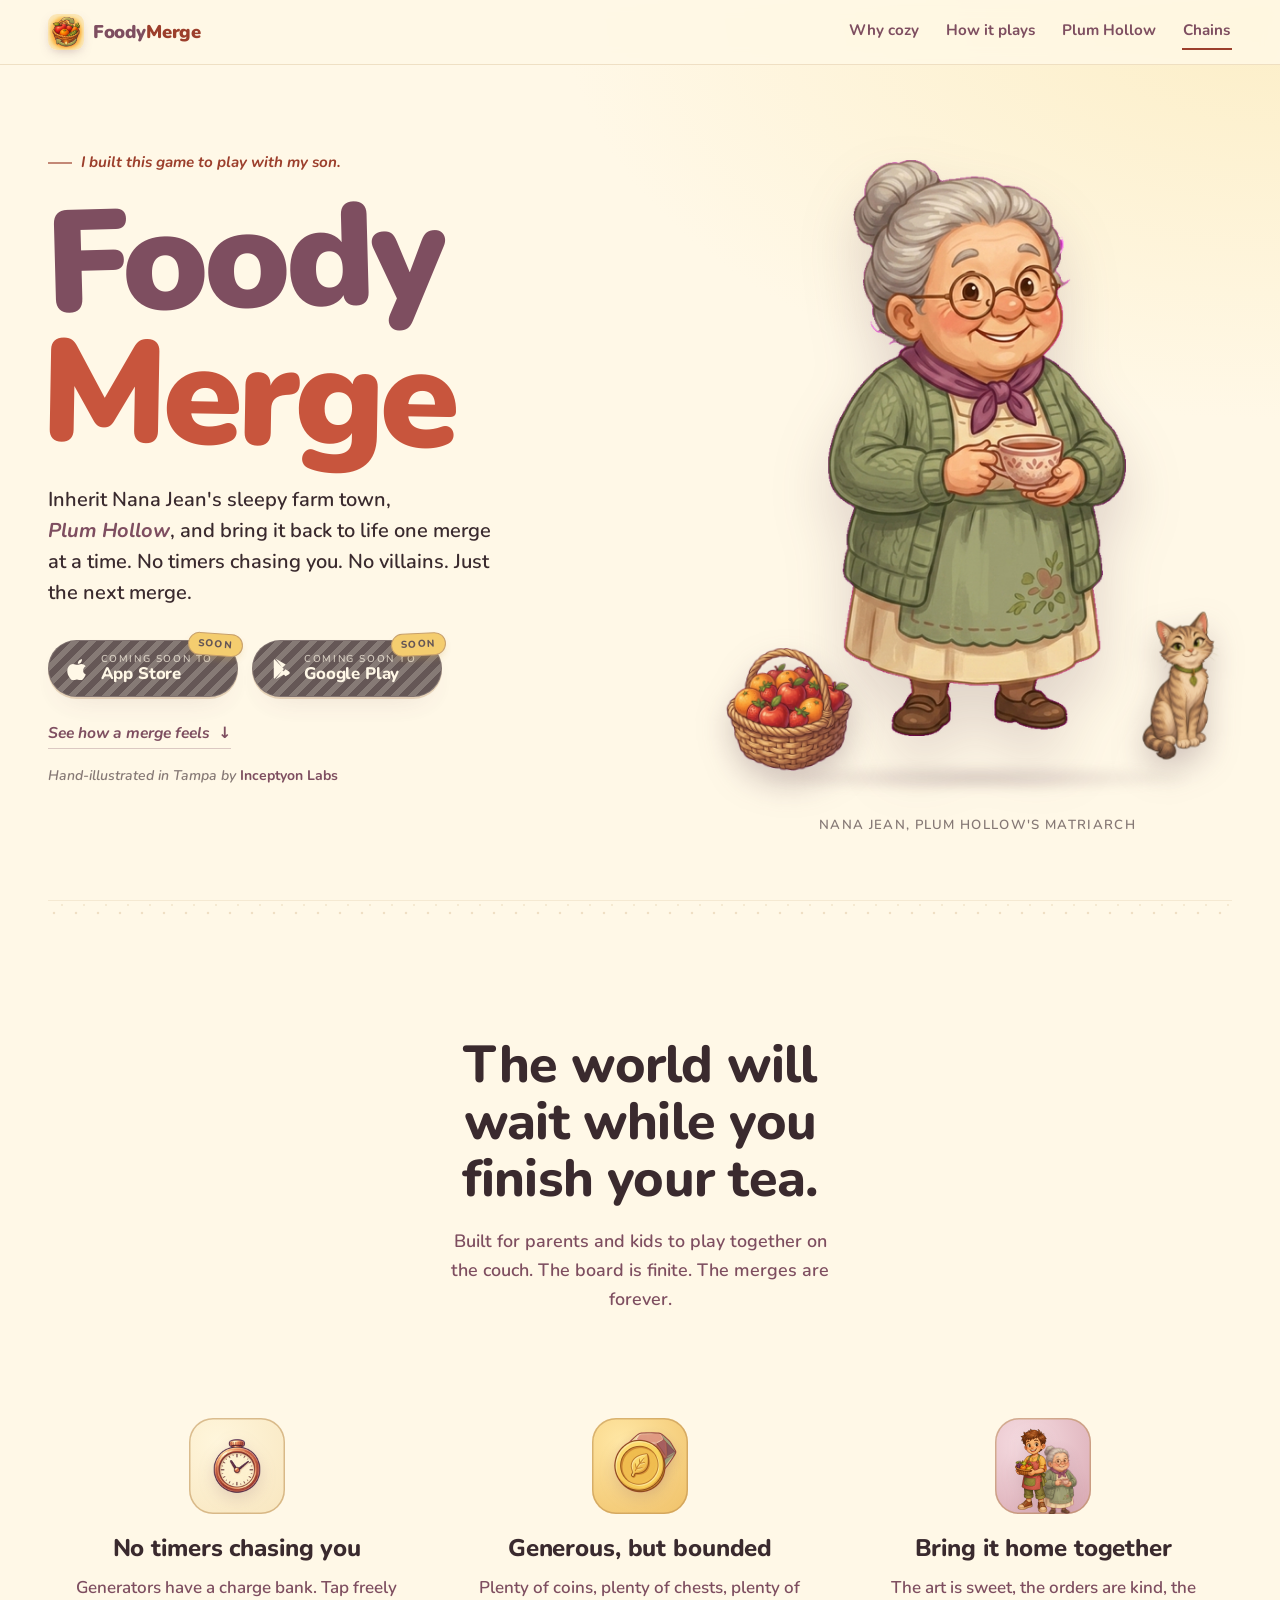
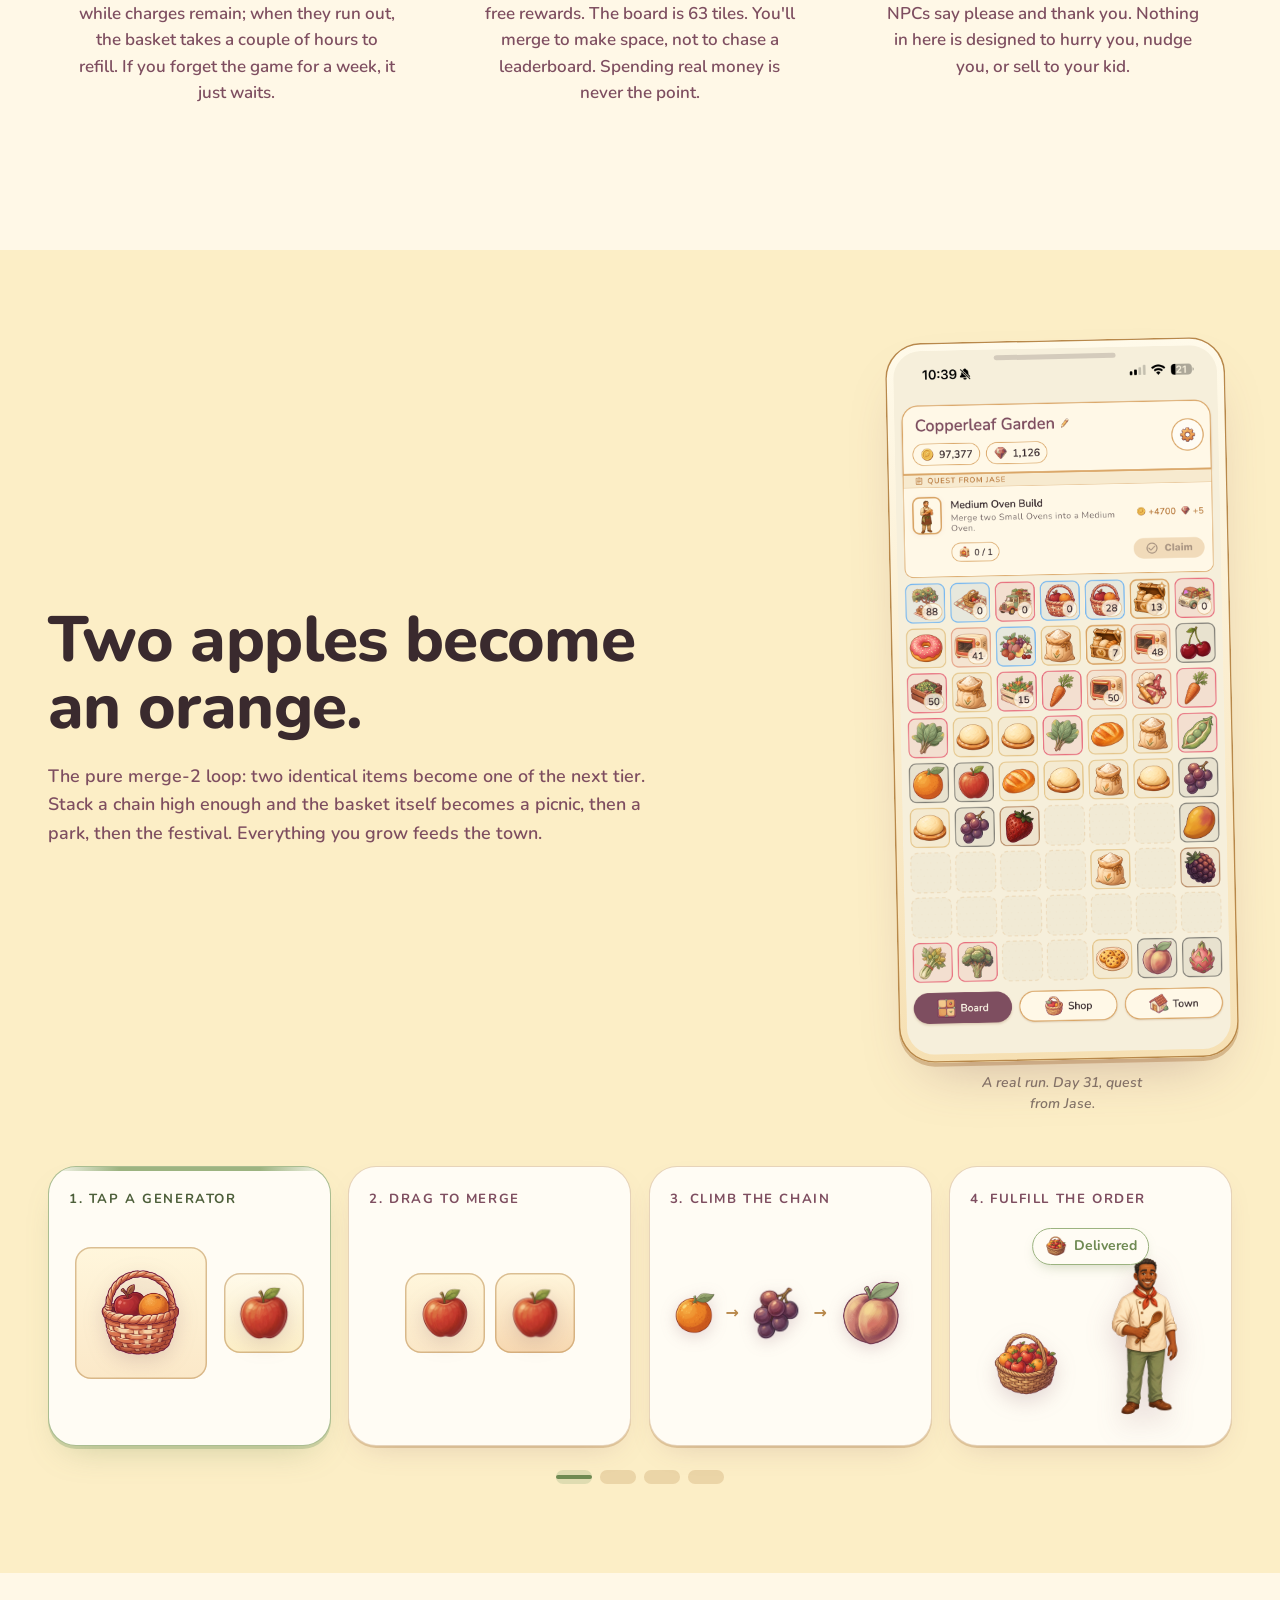
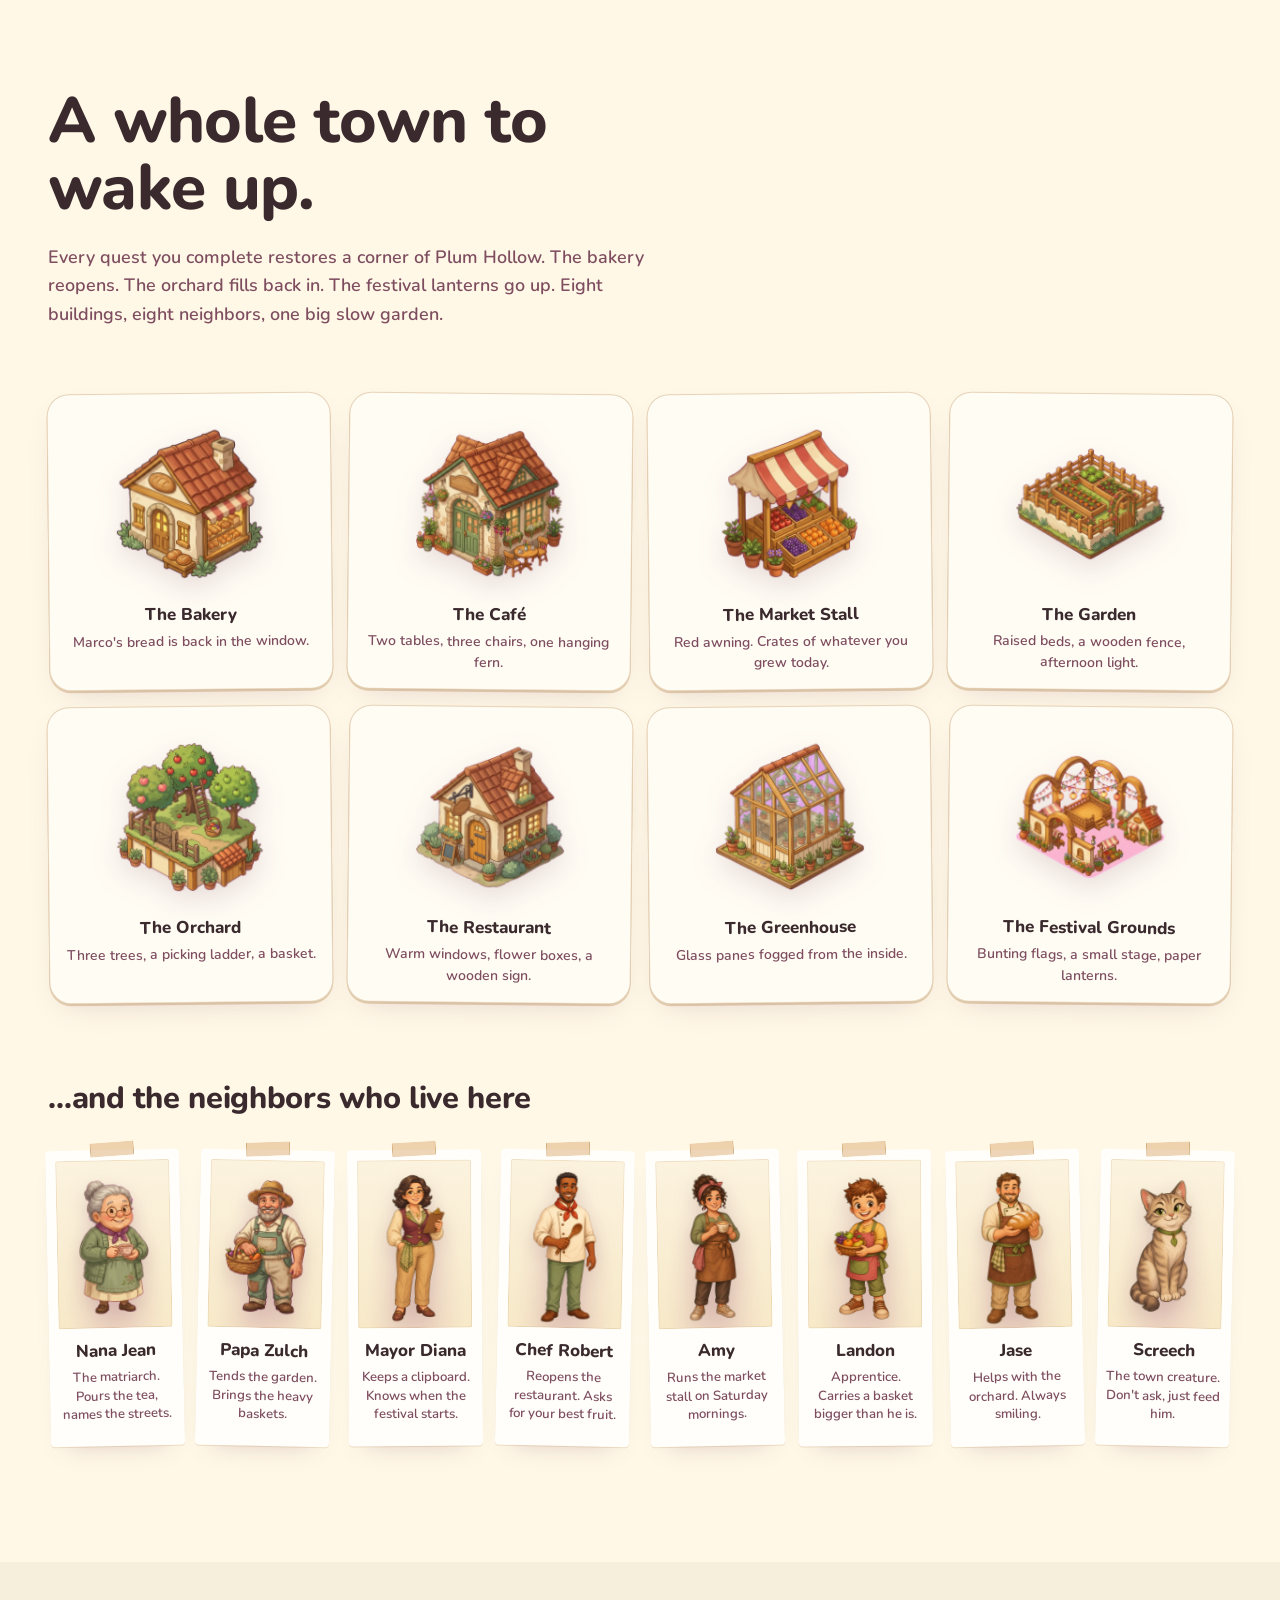
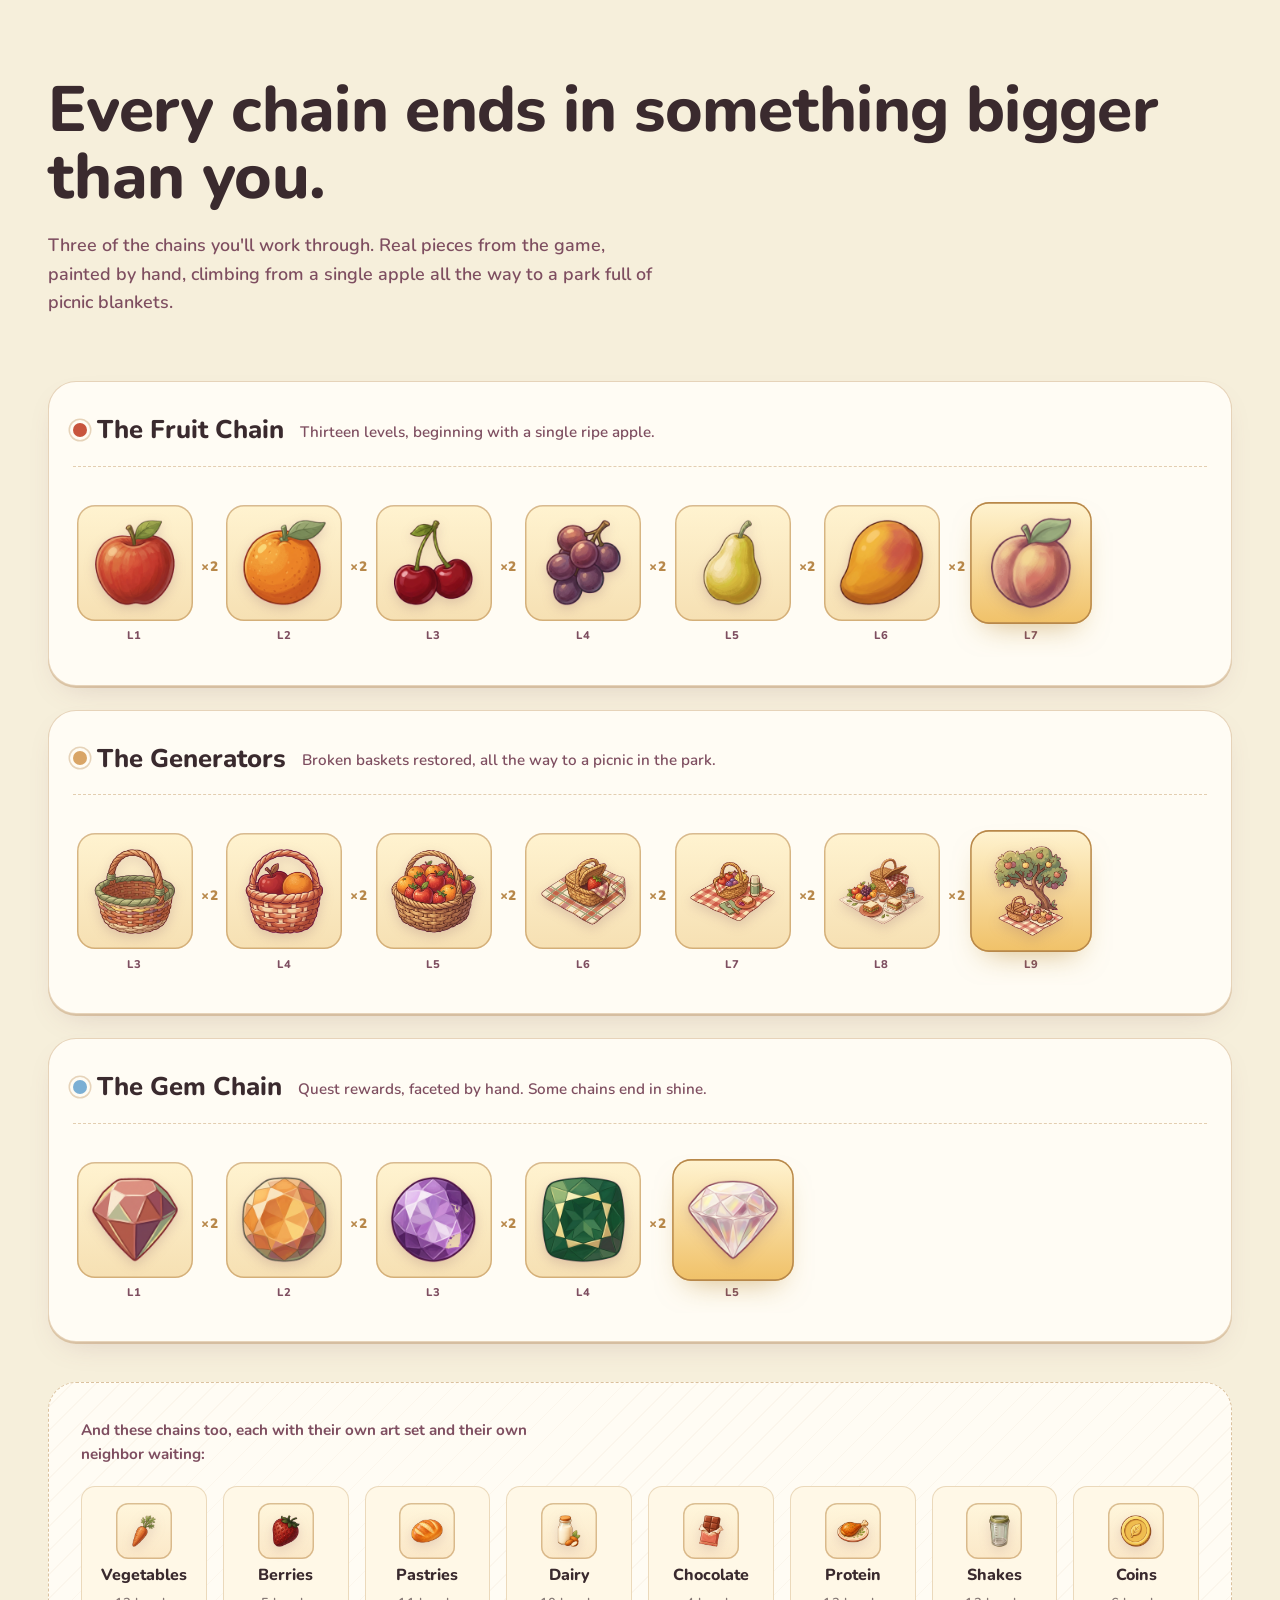
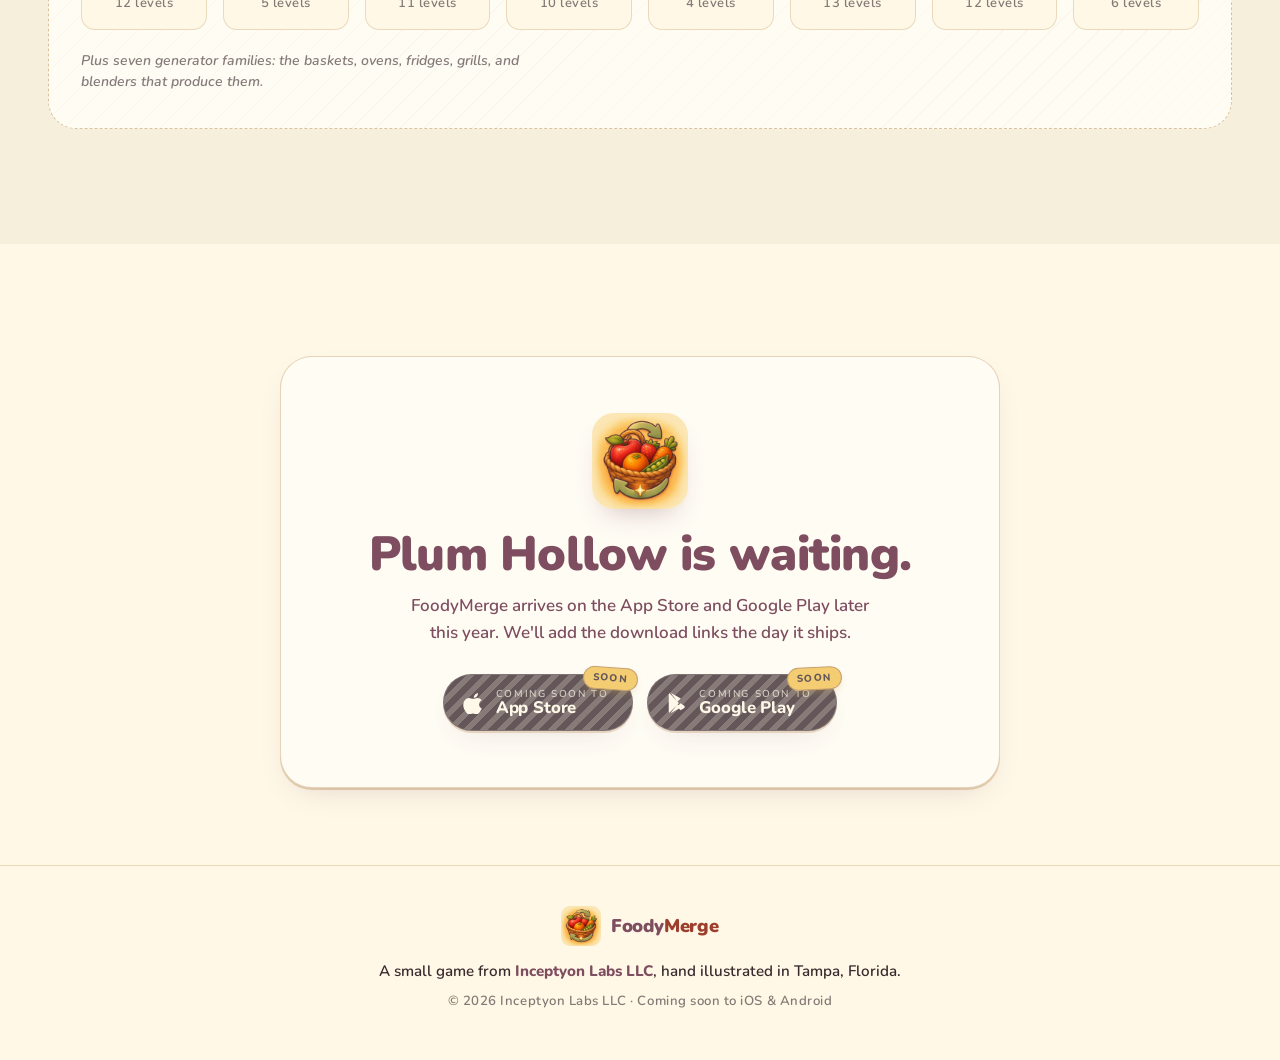
==== index.html @ ed789c54 "Initial commit" ====
<!doctype html>
<html lang="en">
  <head>
    <meta charset="utf-8" />
    <meta name="viewport" content="width=device-width, initial-scale=1, viewport-fit=cover" />
    <meta name="theme-color" content="#FFF8E7" />
    <title>FoodyMerge · A cozy farm-town merge game</title>
    <meta
      name="description"
      content="Inherit Nana Jean's sleepy farm town, Plum Hollow, and rebuild it one merge at a time. A cozy hand-illustrated merge-2 game for iOS and Android. No timers chasing you."
    />
    <meta property="og:title" content="FoodyMerge · A cozy farm-town merge game" />
    <meta
      property="og:description"
      content="Inherit Nana Jean's sleepy farm town and rebuild it one merge at a time."
    />
    <meta property="og:image" content="assets/ui/app_icon.png" />
    <meta property="og:type" content="website" />
    <link rel="icon" href="assets/ui/app_icon.png" type="image/png" />
    <link rel="apple-touch-icon" href="assets/ui/app_icon.png" />

    <link rel="preconnect" href="https://fonts.googleapis.com" />
    <link rel="preconnect" href="https://fonts.gstatic.com" crossorigin />
    <link
      href="https://fonts.googleapis.com/css2?family=Nunito:wght@500;600;700;800;900&display=swap"
      rel="stylesheet"
    />
    <link rel="stylesheet" href="styles.css" />
  </head>

  <body>
    <a class="skip-link" href="#main">Skip to content</a>

    <header class="topbar" aria-label="Site header">
      <a class="lockup" href="#top" aria-label="FoodyMerge home">
        <img
          src="assets/ui/app_icon.png"
          alt=""
          aria-hidden="true"
          class="lockup__icon"
          width="40"
          height="40"
        />
        <span class="lockup__text">
          <span class="lockup__foody">Foody</span><span class="lockup__merge">Merge</span>
        </span>
      </a>
      <nav class="topbar__nav" aria-label="Page sections">
        <a href="#cozy">Why cozy</a>
        <a href="#play">How it plays</a>
        <a href="#town">Plum Hollow</a>
        <a href="#chains">Chains</a>
      </nav>
    </header>

    <main id="main">
      <!-- HERO -->
      <section id="top" class="hero" aria-labelledby="hero-title">
        <div class="hero__inner">
          <div class="hero__copy">
            <p class="hero__kicker">I built this game to play with my son.</p>
            <h1 id="hero-title" class="hero__title">
              <span class="hero__title-foody">Foody</span><wbr /><span class="hero__title-merge">Merge</span>
            </h1>
            <p class="hero__tagline">
              Inherit Nana Jean's sleepy farm town, <em>Plum&nbsp;Hollow</em>, and bring
              it back to life one merge at a time. No timers chasing you. No villains.
              Just the next merge.
            </p>

            <div class="storefront" role="group" aria-label="Coming soon to mobile">
              <button class="store store--apple" type="button" disabled aria-label="Coming soon to the App Store">
                <svg viewBox="0 0 24 24" aria-hidden="true" width="22" height="22">
                  <path
                    fill="currentColor"
                    d="M16.365 1.43c.078 1.27-.428 2.51-1.226 3.392-.79.873-2.083 1.55-3.345 1.448-.094-1.243.514-2.531 1.293-3.357.85-.91 2.247-1.585 3.278-1.483zM20.5 17.9c-.557 1.293-.823 1.87-1.54 3.014-.997 1.585-2.4 3.56-4.143 3.574-1.546.014-1.944-.94-4.04-.927-2.094.013-2.534.94-4.08.926-1.745-.013-3.07-1.785-4.067-3.37C-.038 17.583-.36 12.74 1.404 9.83c1.255-2.073 3.234-3.292 5.094-3.292 1.892 0 3.08.945 4.643.945 1.516 0 2.44-.946 4.628-.946 1.654 0 3.41.882 4.654 2.405-4.092 2.215-3.426 8.013.077 8.957z"
                  />
                </svg>
                <span class="store__text">
                  <span class="store__small">Coming soon to</span>
                  <span class="store__big">App Store</span>
                </span>
                <span class="store__soon" aria-hidden="true">Soon</span>
              </button>

              <button class="store store--google" type="button" disabled aria-label="Coming soon to Google Play">
                <svg viewBox="0 0 24 24" aria-hidden="true" width="22" height="22">
                  <path
                    fill="currentColor"
                    d="M3.7 1.4C3.3 1.7 3 2.3 3 3v18c0 .7.3 1.3.7 1.6l10.4-10.6L3.7 1.4zm12.1 11l3.8 2.2c1.1.6 1.1 2.4 0 3l-3.8 2.2-3.4-3.7 3.4-3.7zM5.1.7l11 6.3-3.6 3.6L5.1.7zm0 22.6l7.4-9.9 3.6 3.6-11 6.3z"
                  />
                </svg>
                <span class="store__text">
                  <span class="store__small">Coming soon to</span>
                  <span class="store__big">Google Play</span>
                </span>
                <span class="store__soon" aria-hidden="true">Soon</span>
              </button>
            </div>

            <a class="hero__peek" href="#play">
              See how a merge feels
              <span class="hero__peek-arrow" aria-hidden="true">↓</span>
            </a>

            <p class="hero__sig" aria-label="Made in Tampa">
              Hand-illustrated in Tampa by
              <span class="hero__sig-strong">Inceptyon Labs</span>
            </p>
          </div>

          <figure class="hero__art" aria-labelledby="hero-art-cap">
            <div class="hero__art-stage">
              <span class="hero__floor" aria-hidden="true"></span>
              <img
                class="hero__nana"
                src="assets/npcs/nana_jean.png"
                alt="Nana Jean, the matriarch of Plum Hollow, holding a teacup in a sage cardigan"
                width="540"
                height="800"
                loading="eager"
                fetchpriority="high"
              />
              <img
                class="hero__prop hero__prop--basket"
                src="assets/items/large_fruit_basket.png"
                alt=""
                aria-hidden="true"
                width="200"
                height="200"
                loading="eager"
              />
              <img
                class="hero__prop hero__prop--screech"
                src="assets/npcs/screech.png"
                alt=""
                aria-hidden="true"
                width="160"
                height="220"
                loading="eager"
              />
            </div>
            <figcaption id="hero-art-cap" class="hero__cap">
              Nana Jean, Plum Hollow's matriarch
            </figcaption>
          </figure>
        </div>

        <div class="board-strip" aria-hidden="true"></div>
      </section>

      <!-- COZY PITCH -->
      <section id="cozy" class="cozy" aria-labelledby="cozy-title">
        <div class="cozy__quote">
          <h2 id="cozy-title" class="cozy__title">
            The world will wait while you finish your tea.
          </h2>
          <p class="cozy__lede">
            Built for parents and kids to play together on the couch. The board
            is finite. The merges are forever.
          </p>
        </div>

        <ol class="pillars">
          <li class="pillar pillar--time">
            <div class="pillar__sigil">
              <img src="assets/ui/icon_schedule.png" alt="" aria-hidden="true" width="64" height="64" />
            </div>
            <div class="pillar__body">
              <h3 class="pillar__head">No timers chasing you</h3>
              <p>
                Generators have a charge bank. Tap freely while charges remain;
                when they run out, the basket takes a couple of hours to refill.
                If you forget the game for a week, it just waits.
              </p>
            </div>
          </li>

          <li class="pillar pillar--money">
            <div class="pillar__sigil">
              <img src="assets/items/gold_coin.png" alt="" aria-hidden="true" width="64" height="64" />
              <img class="pillar__sigil-back" src="assets/items/ruby.png" alt="" aria-hidden="true" width="48" height="48" />
            </div>
            <div class="pillar__body">
              <h3 class="pillar__head">Generous, but bounded</h3>
              <p>
                Plenty of coins, plenty of chests, plenty of free rewards.
                The board is 63 tiles. You'll merge to make space, not to chase
                a leaderboard. Spending real money is never the point.
              </p>
            </div>
          </li>

          <li class="pillar pillar--together">
            <div class="pillar__sigil pillar__sigil--stack">
              <img class="pillar__sigil-portrait" src="assets/npcs/landon.png" alt="" aria-hidden="true" width="64" height="96" />
              <img class="pillar__sigil-portrait pillar__sigil-portrait--back" src="assets/npcs/nana_jean.png" alt="" aria-hidden="true" width="64" height="96" />
            </div>
            <div class="pillar__body">
              <h3 class="pillar__head">Bring it home together</h3>
              <p>
                The art is sweet, the orders are kind, the NPCs say please and
                thank you. Nothing in here is designed to hurry you, nudge you,
                or sell to your kid.
              </p>
            </div>
          </li>
        </ol>
      </section>

      <!-- HOW IT PLAYS -->
      <section id="play" class="play" aria-labelledby="play-title">
        <div class="play__intro">
          <div class="play__intro-copy">
            <h2 id="play-title" class="section-title">
              Two apples become an&nbsp;orange.
            </h2>
            <p class="play__lede">
              The pure merge-2 loop: two identical items become one of the next
              tier. Stack a chain high enough and the basket itself becomes a
              picnic, then a park, then the festival. Everything you grow feeds
              the town.
            </p>
          </div>

          <figure class="play__shot" aria-labelledby="play-shot-cap">
            <div class="play__shot-frame">
              <img
                src="assets/screenshots/board_day_31.png"
                alt="The FoodyMerge board on day 31. A 7-column grid half full of items: apple and pear trees, fruit baskets, a quest from Jase to build a Medium Oven, 97,377 coins and 1,126 gems in the wallet, a strawberry and a dragon fruit in the lower rows, three empty dashed tiles."
                width="540"
                height="1170"
                loading="lazy"
              />
            </div>
            <figcaption id="play-shot-cap" class="play__shot-cap">
              A real run. Day&nbsp;31, quest from&nbsp;Jase.
            </figcaption>
          </figure>
        </div>

        <div class="loop" role="region" aria-label="The merge loop, demonstrated">
          <ol class="loop__track" id="loopTrack">
            <li class="loop__step is-active" data-step="0">
              <div class="loop__label">1. Tap a generator</div>
              <div class="loop__stage loop__stage--tap">
                <div class="loop__tile loop__tile--gen">
                  <img src="assets/items/fruit_basket.png" alt="A wicker fruit basket" width="128" height="128" />
                  <span class="loop__pulse" aria-hidden="true"></span>
                  <span class="loop__tap-mark" aria-hidden="true"></span>
                </div>
                <div class="loop__tile loop__tile--drop">
                  <img src="assets/items/apple.png" alt="A red apple" width="96" height="96" />
                </div>
              </div>
            </li>

            <li class="loop__step" data-step="1">
              <div class="loop__label">2. Drag to merge</div>
              <div class="loop__stage loop__stage--merge">
                <div class="loop__tile loop__tile--source">
                  <img src="assets/items/apple.png" alt="" aria-hidden="true" class="loop__merge-source" />
                </div>
                <div class="loop__tile loop__tile--target">
                  <img src="assets/items/apple.png" alt="" aria-hidden="true" class="loop__merge-target-apple" />
                  <img src="assets/items/orange.png" alt="An orange" class="loop__merge-target-orange" />
                  <span class="loop__sparkle" aria-hidden="true"></span>
                </div>
              </div>
            </li>

            <li class="loop__step" data-step="2">
              <div class="loop__label">3. Climb the chain</div>
              <div class="loop__stage loop__stage--chain">
                <img src="assets/items/orange.png" alt="" aria-hidden="true" class="loop__chain-item loop__chain-item--sm" />
                <span aria-hidden="true">→</span>
                <img src="assets/items/grape.png" alt="" aria-hidden="true" class="loop__chain-item loop__chain-item--md" />
                <span aria-hidden="true">→</span>
                <img src="assets/items/peach.png" alt="" aria-hidden="true" class="loop__chain-item loop__chain-item--lg" />
              </div>
            </li>

            <li class="loop__step" data-step="3">
              <div class="loop__label">4. Fulfill the order</div>
              <div class="loop__stage loop__stage--deliver">
                <div class="loop__bubble">
                  <img src="assets/items/large_fruit_basket.png" alt="" aria-hidden="true" width="32" height="32" />
                  <span>Delivered</span>
                </div>
                <img class="loop__deliver-item" src="assets/items/large_fruit_basket.png" alt="" aria-hidden="true" width="92" height="92" />
                <img class="loop__deliver-target" src="assets/npcs/chef_robert.png" alt="Chef Robert holding a wooden spoon" width="120" height="180" />
                <div class="loop__reward" aria-hidden="true">
                  <img src="assets/items/gold_coin.png" alt="" width="28" height="28" />
                  <span>+ 240</span>
                </div>
              </div>
            </li>
          </ol>

          <div class="loop__controls">
            <button class="loop__dot" type="button" data-go="0" aria-label="Step 1: tap a generator">
              <span></span>
            </button>
            <button class="loop__dot" type="button" data-go="1" aria-label="Step 2: drag to merge">
              <span></span>
            </button>
            <button class="loop__dot" type="button" data-go="2" aria-label="Step 3: climb the chain">
              <span></span>
            </button>
            <button class="loop__dot" type="button" data-go="3" aria-label="Step 4: fulfill the order">
              <span></span>
            </button>
          </div>
        </div>
      </section>

      <!-- PLUM HOLLOW -->
      <section id="town" class="town" aria-labelledby="town-title">
        <div class="town__intro">
          <h2 id="town-title" class="section-title">A whole town to wake&nbsp;up.</h2>
          <p class="town__lede">
            Every quest you complete restores a corner of Plum Hollow. The bakery
            reopens. The orchard fills back in. The festival lanterns go up. Eight
            buildings, eight neighbors, one big slow garden.
          </p>
        </div>

        <ul class="town__map" aria-label="Buildings of Plum Hollow">
          <li class="town__plot" data-plot="bakery">
            <img src="assets/buildings/bakery.png" alt="" aria-hidden="true" width="180" height="180" />
            <div class="town__plot-label">
              <h3>The Bakery</h3>
              <p>Marco's bread is back in the window.</p>
            </div>
          </li>
          <li class="town__plot" data-plot="cafe">
            <img src="assets/buildings/cafe.png" alt="" aria-hidden="true" width="180" height="180" />
            <div class="town__plot-label">
              <h3>The Café</h3>
              <p>Two tables, three chairs, one hanging fern.</p>
            </div>
          </li>
          <li class="town__plot" data-plot="market">
            <img src="assets/buildings/market_stall.png" alt="" aria-hidden="true" width="180" height="180" />
            <div class="town__plot-label">
              <h3>The Market Stall</h3>
              <p>Red awning. Crates of whatever you grew today.</p>
            </div>
          </li>
          <li class="town__plot" data-plot="garden">
            <img src="assets/buildings/garden.png" alt="" aria-hidden="true" width="180" height="180" />
            <div class="town__plot-label">
              <h3>The Garden</h3>
              <p>Raised beds, a wooden fence, afternoon light.</p>
            </div>
          </li>
          <li class="town__plot" data-plot="orchard">
            <img src="assets/buildings/orchard.png" alt="" aria-hidden="true" width="180" height="180" />
            <div class="town__plot-label">
              <h3>The Orchard</h3>
              <p>Three trees, a picking ladder, a basket.</p>
            </div>
          </li>
          <li class="town__plot" data-plot="restaurant">
            <img src="assets/buildings/restaurant.png" alt="" aria-hidden="true" width="180" height="180" />
            <div class="town__plot-label">
              <h3>The Restaurant</h3>
              <p>Warm windows, flower boxes, a wooden sign.</p>
            </div>
          </li>
          <li class="town__plot" data-plot="greenhouse">
            <img src="assets/buildings/greenhouse.png" alt="" aria-hidden="true" width="180" height="180" />
            <div class="town__plot-label">
              <h3>The Greenhouse</h3>
              <p>Glass panes fogged from the inside.</p>
            </div>
          </li>
          <li class="town__plot" data-plot="festival">
            <img src="assets/buildings/festival_grounds.png" alt="" aria-hidden="true" width="180" height="180" />
            <div class="town__plot-label">
              <h3>The Festival Grounds</h3>
              <p>Bunting flags, a small stage, paper lanterns.</p>
            </div>
          </li>
        </ul>

        <h3 class="town__cast-title">…and the neighbors who live here</h3>
        <ul class="cast" aria-label="The townsfolk">
          <li class="cast__card">
            <div class="cast__portrait"><img src="assets/npcs/nana_jean.png" alt="Nana Jean in a sage cardigan, holding a teacup" width="140" height="200" /></div>
            <h4>Nana Jean</h4>
            <p>The matriarch. Pours the tea, names the streets.</p>
          </li>
          <li class="cast__card">
            <div class="cast__portrait"><img src="assets/npcs/papa_zulch.png" alt="Papa Zulch in overalls and a straw hat, holding a vegetable basket" width="140" height="200" /></div>
            <h4>Papa Zulch</h4>
            <p>Tends the garden. Brings the heavy baskets.</p>
          </li>
          <li class="cast__card">
            <div class="cast__portrait"><img src="assets/npcs/mayor_diana.png" alt="Mayor Diana in a plum vest and tan trousers, holding a clipboard" width="140" height="200" /></div>
            <h4>Mayor Diana</h4>
            <p>Keeps a clipboard. Knows when the festival starts.</p>
          </li>
          <li class="cast__card">
            <div class="cast__portrait"><img src="assets/npcs/chef_robert.png" alt="Chef Robert in chef's whites and a red kerchief, holding a wooden spoon" width="140" height="200" /></div>
            <h4>Chef Robert</h4>
            <p>Reopens the restaurant. Asks for your best fruit.</p>
          </li>
          <li class="cast__card">
            <div class="cast__portrait"><img src="assets/npcs/amy.png" alt="Amy, a cheerful young townsperson" width="140" height="200" /></div>
            <h4>Amy</h4>
            <p>Runs the market stall on Saturday mornings.</p>
          </li>
          <li class="cast__card">
            <div class="cast__portrait"><img src="assets/npcs/landon.png" alt="Landon, a young boy in an apron holding a fruit basket" width="140" height="200" /></div>
            <h4>Landon</h4>
            <p>Apprentice. Carries a basket bigger than he is.</p>
          </li>
          <li class="cast__card">
            <div class="cast__portrait"><img src="assets/npcs/jase.png" alt="Jase, a friendly young farmhand" width="140" height="200" /></div>
            <h4>Jase</h4>
            <p>Helps with the orchard. Always smiling.</p>
          </li>
          <li class="cast__card">
            <div class="cast__portrait"><img src="assets/npcs/screech.png" alt="Screech, the town animal" width="140" height="200" /></div>
            <h4>Screech</h4>
            <p>The town creature. Don't ask, just feed him.</p>
          </li>
        </ul>
      </section>

      <!-- CHAINS -->
      <section id="chains" class="chains" aria-labelledby="chains-title">
        <div class="chains__intro">
          <h2 id="chains-title" class="section-title">
            Every chain ends in something bigger than&nbsp;you.
          </h2>
          <p class="chains__lede">
            Three of the chains you'll work through. Real pieces from the game,
            painted by hand, climbing from a single apple all the way to a park
            full of picnic blankets.
          </p>
        </div>

        <article class="chain" aria-labelledby="chain-fruit">
          <header class="chain__head">
            <h3 id="chain-fruit"><span class="chain__dot" style="background:var(--terracotta)"></span> The Fruit Chain</h3>
            <p>Thirteen levels, beginning with a single ripe apple.</p>
          </header>
          <ol class="chain__rung">
            <li>
              <div class="chain__tile chain__tile--xs"><img src="assets/items/apple.png" alt="Apple" width="56" height="56" /></div>
              <span class="chain__level">L1</span>
            </li>
            <li class="chain__arrow" aria-hidden="true">×2</li>
            <li>
              <div class="chain__tile chain__tile--sm"><img src="assets/items/orange.png" alt="Orange" width="64" height="64" /></div>
              <span class="chain__level">L2</span>
            </li>
            <li class="chain__arrow" aria-hidden="true">×2</li>
            <li>
              <div class="chain__tile chain__tile--md"><img src="assets/items/cherry.png" alt="Cherries" width="80" height="80" /></div>
              <span class="chain__level">L3</span>
            </li>
            <li class="chain__arrow" aria-hidden="true">×2</li>
            <li>
              <div class="chain__tile chain__tile--md"><img src="assets/items/grape.png" alt="Grapes" width="80" height="80" /></div>
              <span class="chain__level">L4</span>
            </li>
            <li class="chain__arrow" aria-hidden="true">×2</li>
            <li>
              <div class="chain__tile chain__tile--lg"><img src="assets/items/pear.png" alt="Pear" width="96" height="96" /></div>
              <span class="chain__level">L5</span>
            </li>
            <li class="chain__arrow" aria-hidden="true">×2</li>
            <li>
              <div class="chain__tile chain__tile--lg"><img src="assets/items/mango.png" alt="Mango" width="96" height="96" /></div>
              <span class="chain__level">L6</span>
            </li>
            <li class="chain__arrow" aria-hidden="true">×2</li>
            <li>
              <div class="chain__tile chain__tile--lg chain__tile--peak"><img src="assets/items/peach.png" alt="Peach" width="104" height="104" /></div>
              <span class="chain__level">L7</span>
            </li>
          </ol>
        </article>

        <article class="chain" aria-labelledby="chain-gen">
          <header class="chain__head">
            <h3 id="chain-gen"><span class="chain__dot" style="background:var(--honey)"></span> The Generators</h3>
            <p>Broken baskets restored, all the way to a picnic in the park.</p>
          </header>
          <ol class="chain__rung">
            <li>
              <div class="chain__tile chain__tile--sm"><img src="assets/items/large_fruitless_basket.png" alt="Empty wicker basket" width="72" height="72" /></div>
              <span class="chain__level">L3</span>
            </li>
            <li class="chain__arrow" aria-hidden="true">×2</li>
            <li>
              <div class="chain__tile chain__tile--md"><img src="assets/items/fruit_basket.png" alt="Fruit basket with apple and orange" width="88" height="88" /></div>
              <span class="chain__level">L4</span>
            </li>
            <li class="chain__arrow" aria-hidden="true">×2</li>
            <li>
              <div class="chain__tile chain__tile--md"><img src="assets/items/large_fruit_basket.png" alt="Large overflowing fruit basket" width="96" height="96" /></div>
              <span class="chain__level">L5</span>
            </li>
            <li class="chain__arrow" aria-hidden="true">×2</li>
            <li>
              <div class="chain__tile chain__tile--lg"><img src="assets/items/small_picnic.png" alt="Small picnic" width="104" height="104" /></div>
              <span class="chain__level">L6</span>
            </li>
            <li class="chain__arrow" aria-hidden="true">×2</li>
            <li>
              <div class="chain__tile chain__tile--lg"><img src="assets/items/medium_picnic.png" alt="Medium picnic" width="112" height="112" /></div>
              <span class="chain__level">L7</span>
            </li>
            <li class="chain__arrow" aria-hidden="true">×2</li>
            <li>
              <div class="chain__tile chain__tile--lg"><img src="assets/items/large_picnic.png" alt="Large picnic" width="120" height="120" /></div>
              <span class="chain__level">L8</span>
            </li>
            <li class="chain__arrow" aria-hidden="true">×2</li>
            <li>
              <div class="chain__tile chain__tile--lg chain__tile--peak"><img src="assets/items/picnic_park.png" alt="Picnic park" width="128" height="128" /></div>
              <span class="chain__level">L9</span>
            </li>
          </ol>
        </article>

        <article class="chain" aria-labelledby="chain-gem">
          <header class="chain__head">
            <h3 id="chain-gem"><span class="chain__dot" style="background:var(--gem)"></span> The Gem Chain</h3>
            <p>Quest rewards, faceted by hand. Some chains end in shine.</p>
          </header>
          <ol class="chain__rung">
            <li>
              <div class="chain__tile chain__tile--sm"><img src="assets/items/ruby.png" alt="Ruby" width="72" height="72" /></div>
              <span class="chain__level">L1</span>
            </li>
            <li class="chain__arrow" aria-hidden="true">×2</li>
            <li>
              <div class="chain__tile chain__tile--md"><img src="assets/items/topaz.png" alt="Topaz" width="80" height="80" /></div>
              <span class="chain__level">L2</span>
            </li>
            <li class="chain__arrow" aria-hidden="true">×2</li>
            <li>
              <div class="chain__tile chain__tile--md"><img src="assets/items/amethyst.png" alt="Amethyst" width="88" height="88" /></div>
              <span class="chain__level">L3</span>
            </li>
            <li class="chain__arrow" aria-hidden="true">×2</li>
            <li>
              <div class="chain__tile chain__tile--lg"><img src="assets/items/emerald.png" alt="Emerald" width="96" height="96" /></div>
              <span class="chain__level">L4</span>
            </li>
            <li class="chain__arrow" aria-hidden="true">×2</li>
            <li>
              <div class="chain__tile chain__tile--lg chain__tile--peak"><img src="assets/items/diamond.png" alt="Diamond" width="104" height="104" /></div>
              <span class="chain__level">L5</span>
            </li>
          </ol>
        </article>

        <aside class="chains__more" aria-labelledby="chains-more-title">
          <p id="chains-more-title" class="chains__more-label">
            And these chains too, each with their own art set and their own
            neighbor waiting:
          </p>
          <ul class="chains__more-list">
            <li>
              <div class="chains__more-chip"><img src="assets/items/carrot.png" alt="Carrot" /></div>
              <strong>Vegetables</strong>
              <span>12 levels</span>
            </li>
            <li>
              <div class="chains__more-chip"><img src="assets/items/strawberry.png" alt="Strawberry" /></div>
              <strong>Berries</strong>
              <span>5 levels</span>
            </li>
            <li>
              <div class="chains__more-chip"><img src="assets/items/bread.png" alt="Bread" /></div>
              <strong>Pastries</strong>
              <span>11 levels</span>
            </li>
            <li>
              <div class="chains__more-chip"><img src="assets/items/almond_milk.png" alt="Milk" /></div>
              <strong>Dairy</strong>
              <span>10 levels</span>
            </li>
            <li>
              <div class="chains__more-chip"><img src="assets/items/chocolate_bar.png" alt="Chocolate bar" /></div>
              <strong>Chocolate</strong>
              <span>4 levels</span>
            </li>
            <li>
              <div class="chains__more-chip"><img src="assets/items/chicken_leg.png" alt="Chicken leg" /></div>
              <strong>Protein</strong>
              <span>13 levels</span>
            </li>
            <li>
              <div class="chains__more-chip"><img src="assets/items/blender_cup.png" alt="Blender cup" /></div>
              <strong>Shakes</strong>
              <span>12 levels</span>
            </li>
            <li>
              <div class="chains__more-chip"><img src="assets/items/gold_coin.png" alt="Coin" /></div>
              <strong>Coins</strong>
              <span>6 levels</span>
            </li>
          </ul>
          <p class="chains__more-foot">
            Plus seven generator families: the baskets, ovens, fridges, grills,
            and blenders that produce them.
          </p>
        </aside>
      </section>

      <!-- CLOSING -->
      <section class="closing" aria-labelledby="closing-title">
        <div class="closing__plate">
          <img src="assets/ui/app_icon.png" alt="" aria-hidden="true" width="120" height="120" class="closing__icon" />
          <h2 id="closing-title" class="closing__title">
            Plum Hollow is waiting.
          </h2>
          <p class="closing__copy">
            FoodyMerge arrives on the App Store and Google Play later this year.
            We'll add the download links the day it ships.
          </p>
          <div class="storefront storefront--closing" role="group" aria-label="Coming soon to mobile">
            <button class="store store--apple" type="button" disabled aria-label="Coming soon to the App Store">
              <svg viewBox="0 0 24 24" aria-hidden="true" width="22" height="22">
                <path
                  fill="currentColor"
                  d="M16.365 1.43c.078 1.27-.428 2.51-1.226 3.392-.79.873-2.083 1.55-3.345 1.448-.094-1.243.514-2.531 1.293-3.357.85-.91 2.247-1.585 3.278-1.483zM20.5 17.9c-.557 1.293-.823 1.87-1.54 3.014-.997 1.585-2.4 3.56-4.143 3.574-1.546.014-1.944-.94-4.04-.927-2.094.013-2.534.94-4.08.926-1.745-.013-3.07-1.785-4.067-3.37C-.038 17.583-.36 12.74 1.404 9.83c1.255-2.073 3.234-3.292 5.094-3.292 1.892 0 3.08.945 4.643.945 1.516 0 2.44-.946 4.628-.946 1.654 0 3.41.882 4.654 2.405-4.092 2.215-3.426 8.013.077 8.957z"
                />
              </svg>
              <span class="store__text">
                <span class="store__small">Coming soon to</span>
                <span class="store__big">App Store</span>
              </span>
              <span class="store__soon" aria-hidden="true">Soon</span>
            </button>
            <button class="store store--google" type="button" disabled aria-label="Coming soon to Google Play">
              <svg viewBox="0 0 24 24" aria-hidden="true" width="22" height="22">
                <path
                  fill="currentColor"
                  d="M3.7 1.4C3.3 1.7 3 2.3 3 3v18c0 .7.3 1.3.7 1.6l10.4-10.6L3.7 1.4zm12.1 11l3.8 2.2c1.1.6 1.1 2.4 0 3l-3.8 2.2-3.4-3.7 3.4-3.7zM5.1.7l11 6.3-3.6 3.6L5.1.7zm0 22.6l7.4-9.9 3.6 3.6-11 6.3z"
                />
              </svg>
              <span class="store__text">
                <span class="store__small">Coming soon to</span>
                <span class="store__big">Google Play</span>
              </span>
              <span class="store__soon" aria-hidden="true">Soon</span>
            </button>
          </div>
        </div>
      </section>
    </main>

    <footer class="footer" aria-label="Site footer">
      <div class="footer__inner">
        <div class="footer__lockup">
          <img src="assets/ui/app_icon.png" alt="" aria-hidden="true" width="40" height="40" />
          <span class="lockup__text">
            <span class="lockup__foody">Foody</span><span class="lockup__merge">Merge</span>
          </span>
        </div>
        <p class="footer__line">
          A small game from <strong>Inceptyon Labs LLC</strong>, hand illustrated in
          Tampa, Florida.
        </p>
        <p class="footer__meta">© 2026 Inceptyon Labs LLC · Coming soon to iOS &amp; Android</p>
      </div>
    </footer>

    <script src="main.js" defer></script>
  </body>
</html>
---- styles.css ----
/* ---------- TOKENS ---------- */
:root {
  /* surface */
  --canvas: #fff8e7;
  --canvas-warm: #fceec6;
  --canvas-dusk: #f6efdb;
  --card: #fffcf4;
  --card-edge: rgba(184, 136, 74, 0.35);

  /* ink */
  --ink: #3a2a2e;
  --ink-soft: #7e4e60;
  --ink-mute: rgba(58, 42, 46, 0.62);

  /* accents */
  --plum: #7e4e60;
  --plum-deep: #5a3848;
  --terracotta: #c8553d;
  --terracotta-deep: #9c3f2c;
  --sage: #9cb380;
  --sage-deep: #6f8a52;
  --sage-darker: #4d5f3a;
  --gold: #f2c14e;
  --gem: #7bafd4;
  --honey: #d9a566;
  --honey-edge: #b8884a;
  --rose: #d8a7b1;

  /* effects */
  --shadow-soft: 0 12px 32px -16px rgba(126, 78, 96, 0.28),
    0 2px 0 rgba(184, 136, 74, 0.35);
  --shadow-lift: 0 22px 44px -22px rgba(126, 78, 96, 0.34),
    0 3px 0 rgba(184, 136, 74, 0.4);
  --shadow-inset: inset 0 0 0 1.5px rgba(184, 136, 74, 0.5);

  --ease: cubic-bezier(0.22, 1, 0.36, 1);

  --r-sm: 12px;
  --r-md: 18px;
  --r-lg: 28px;
  --r-pill: 999px;
}

/* ---------- RESET ---------- */
*,
*::before,
*::after {
  box-sizing: border-box;
}
html {
  -webkit-text-size-adjust: 100%;
  scroll-behavior: smooth;
}
body {
  margin: 0;
  font-family: "Nunito", system-ui, -apple-system, BlinkMacSystemFont, "Segoe UI",
    sans-serif;
  font-weight: 600;
  font-size: 17px;
  line-height: 1.55;
  color: var(--ink);
  background: var(--canvas);
  background-image:
    radial-gradient(1200px 700px at 100% 0%, #fceec6 0%, transparent 60%);
  background-attachment: fixed;
  -webkit-font-smoothing: antialiased;
  text-rendering: optimizeLegibility;
}
img {
  display: block;
  max-width: 100%;
  height: auto;
}
button {
  font: inherit;
  color: inherit;
  cursor: pointer;
  border: 0;
  background: transparent;
  padding: 0;
}
a {
  color: var(--plum-deep);
  text-decoration-color: rgba(126, 78, 96, 0.35);
  text-underline-offset: 3px;
}
a:hover {
  text-decoration-color: var(--plum);
}
:focus-visible {
  outline: 3px solid var(--sage);
  outline-offset: 3px;
  border-radius: 6px;
}
.skip-link {
  position: absolute;
  left: -10000px;
  top: 1rem;
}
.skip-link:focus {
  left: 1rem;
  background: var(--card);
  padding: 0.6rem 1rem;
  border-radius: var(--r-pill);
  box-shadow: var(--shadow-soft);
}

/* ---------- LAYOUT HELPERS ---------- */
.section-kicker {
  font-size: 0.8125rem;
  font-weight: 700;
  letter-spacing: 0.14em;
  text-transform: uppercase;
  color: var(--terracotta-deep);
  margin: 0 0 0.75rem;
}
.section-title {
  font-weight: 800;
  font-size: clamp(2.25rem, 5vw, 4rem);
  line-height: 1.05;
  letter-spacing: -0.01em;
  color: var(--ink);
  margin: 0 0 1.25rem;
}

/* ---------- TOPBAR ---------- */
.topbar {
  position: sticky;
  top: 0;
  z-index: 50;
  display: flex;
  align-items: center;
  justify-content: space-between;
  gap: 1rem;
  padding: 0.85rem clamp(1rem, 4vw, 3rem);
  background: rgba(255, 248, 231, 0.86);
  backdrop-filter: saturate(140%) blur(8px);
  -webkit-backdrop-filter: saturate(140%) blur(8px);
  border-bottom: 1px solid rgba(184, 136, 74, 0.22);
}
.lockup {
  display: inline-flex;
  align-items: center;
  gap: 0.55rem;
  text-decoration: none;
  color: var(--ink);
}
.lockup__icon {
  width: 36px;
  height: 36px;
  border-radius: 9px;
  box-shadow: 0 4px 12px -4px rgba(126, 78, 96, 0.4);
}
.lockup__text {
  font-weight: 900;
  font-size: 1.15rem;
  letter-spacing: -0.01em;
}
.lockup__foody {
  color: var(--plum);
}
.lockup__merge {
  color: var(--terracotta-deep);
}
.topbar__nav {
  display: none;
  gap: 1.5rem;
  font-weight: 700;
  font-size: 0.95rem;
}
.topbar__nav a {
  text-decoration: none;
  color: var(--ink-soft);
  padding: 0.35rem 0.1rem;
  border-bottom: 2px solid transparent;
  transition: color 0.18s var(--ease), border-color 0.18s var(--ease);
}
.topbar__nav a:hover {
  color: var(--plum);
  border-bottom-color: var(--honey);
}
.topbar__nav a.is-current {
  color: var(--plum);
  border-bottom-color: var(--terracotta-deep);
}
@media (min-width: 820px) {
  .topbar__nav {
    display: flex;
  }
}

/* ---------- HERO ---------- */
.hero {
  position: relative;
  padding: clamp(1rem, 3vw, 2rem) clamp(1rem, 4vw, 3rem) 0;
  overflow: hidden;
}
.hero__inner {
  display: grid;
  grid-template-columns: 1fr;
  gap: clamp(1rem, 3vw, 2rem);
  align-items: center;
  max-width: 1280px;
  margin: 0 auto;
}
.hero__copy {
  position: relative;
  z-index: 2;
}
.hero__kicker {
  display: inline-flex;
  align-items: center;
  gap: 0.55rem;
  font-size: 0.95rem;
  font-weight: 700;
  letter-spacing: 0;
  text-transform: none;
  color: var(--terracotta-deep);
  background: transparent;
  padding: 0;
  border: 0;
  margin: 0 0 1.5rem;
  font-style: italic;
}
.hero__kicker::before {
  content: "";
  width: 24px;
  height: 1.5px;
  background: var(--terracotta-deep);
  opacity: 0.6;
}
.hero__title {
  font-weight: 900;
  font-size: clamp(3.5rem, 14vw, 9rem);
  line-height: 0.92;
  letter-spacing: -0.035em;
  margin: 0 0 1.25rem;
  word-break: keep-all;
}
.hero__title-foody {
  color: var(--plum);
  display: inline-block;
  transform: rotate(-1.5deg);
  transform-origin: bottom left;
}
.hero__title-merge {
  color: var(--terracotta);
  display: inline-block;
  transform: rotate(1deg);
  margin-left: -0.05em;
}
.hero__tagline {
  max-width: 38ch;
  font-size: clamp(1.05rem, 1.6vw, 1.25rem);
  line-height: 1.55;
  color: var(--ink);
  margin: 0 0 2rem;
}
.hero__tagline em {
  color: var(--plum);
  font-style: italic;
  font-weight: 700;
}
.hero__peek {
  display: inline-flex;
  align-items: center;
  gap: 0.5rem;
  margin-top: 1.5rem;
  color: var(--plum);
  font-style: italic;
  font-weight: 700;
  font-size: 0.975rem;
  text-decoration: none;
  border-bottom: 1.5px solid rgba(126, 78, 96, 0.28);
  padding-bottom: 0.18rem;
  transition: color 0.2s var(--ease), border-color 0.2s var(--ease);
}
.hero__peek:hover {
  color: var(--plum-deep);
  border-bottom-color: var(--plum);
}
.hero__peek-arrow {
  display: inline-block;
  font-style: normal;
  transition: transform 0.32s var(--ease);
}
.hero__peek:hover .hero__peek-arrow {
  transform: translateY(3px);
}
.hero__sig {
  margin: 1rem 0 0;
  font-size: 0.875rem;
  color: var(--ink-mute);
  font-style: italic;
}
.hero__sig-strong {
  color: var(--ink-soft);
  font-weight: 700;
  font-style: normal;
}

/* hero art */
.hero__art {
  margin: 0;
  position: relative;
}
.hero__art-stage {
  position: relative;
  aspect-ratio: 3 / 4;
  max-width: 540px;
  margin: 0 auto;
}
.hero__floor {
  position: absolute;
  bottom: 1%;
  left: 8%;
  right: 8%;
  height: 28px;
  border-radius: 50%;
  background: radial-gradient(
    ellipse at center,
    rgba(90, 56, 72, 0.22) 0%,
    rgba(90, 56, 72, 0.08) 45%,
    transparent 75%
  );
  filter: blur(4px);
  z-index: 0;
}
.hero__nana {
  position: relative;
  width: 92%;
  height: auto;
  margin: 0 auto;
  display: block;
  z-index: 1;
  filter: drop-shadow(0 30px 28px rgba(90, 56, 72, 0.18));
  animation: nana-breathe 9s ease-in-out infinite;
}
.hero__prop {
  position: absolute;
  z-index: 2;
  filter: drop-shadow(0 14px 16px rgba(90, 56, 72, 0.28));
}
.hero__prop--basket {
  bottom: 2%;
  left: -2%;
  width: 30%;
  transform: rotate(-3deg);
}
.hero__prop--screech {
  bottom: 3%;
  right: -2%;
  width: 24%;
  transform: rotate(2deg);
  animation: screech-sway 5s ease-in-out infinite;
  transform-origin: center bottom;
}
.hero__cap {
  text-align: center;
  font-size: 0.825rem;
  font-weight: 600;
  letter-spacing: 0.1em;
  text-transform: uppercase;
  color: var(--ink-mute);
  margin-top: 1rem;
}

@keyframes nana-breathe {
  0%, 100% {
    transform: translateY(0);
  }
  50% {
    transform: translateY(-4px);
  }
}
@keyframes screech-sway {
  0%, 100% {
    transform: rotate(2deg);
  }
  50% {
    transform: rotate(-1deg);
  }
}

/* storefront */
.storefront {
  display: flex;
  flex-wrap: wrap;
  gap: 0.85rem;
}
.store {
  display: inline-flex;
  align-items: center;
  gap: 0.7rem;
  padding: 0.85rem 1.15rem;
  border-radius: var(--r-pill);
  background: var(--ink);
  color: var(--canvas);
  font-weight: 700;
  box-shadow: var(--shadow-soft);
  transition: transform 0.24s var(--ease), box-shadow 0.24s var(--ease),
    background 0.24s var(--ease);
  border: 1.5px solid rgba(255, 248, 231, 0.18);
}
.store:hover:not(:disabled) {
  transform: translateY(-2px);
  box-shadow: var(--shadow-lift);
}
.store:disabled {
  cursor: not-allowed;
  opacity: 0.78;
  position: relative;
  padding-right: 1.5rem;
}
.store:disabled::after {
  content: "";
  position: absolute;
  inset: 0;
  border-radius: inherit;
  background: repeating-linear-gradient(
    -45deg,
    transparent 0 6px,
    rgba(255, 248, 231, 0.22) 6px 12px
  );
  pointer-events: none;
}
.store__soon {
  position: absolute;
  top: -8px;
  right: -6px;
  z-index: 3;
  font-size: 0.625rem;
  font-weight: 800;
  letter-spacing: 0.14em;
  text-transform: uppercase;
  color: var(--ink);
  background: var(--gold);
  border: 1.5px solid var(--honey-edge);
  border-radius: var(--r-pill);
  padding: 0.18rem 0.55rem;
  box-shadow: 0 4px 10px -4px rgba(178, 132, 36, 0.55);
  transform: rotate(4deg);
  pointer-events: none;
}
.store--google .store__soon {
  transform: rotate(-3deg);
}
.store__text {
  display: flex;
  flex-direction: column;
  line-height: 1.05;
  text-align: left;
}
.store__small {
  font-size: 0.625rem;
  font-weight: 600;
  letter-spacing: 0.16em;
  text-transform: uppercase;
  opacity: 0.7;
}
.store__big {
  font-size: 1.05rem;
  font-weight: 800;
  letter-spacing: -0.01em;
}

/* board strip */
.board-strip {
  margin-top: clamp(2rem, 5vw, 4rem);
  height: 24px;
  background:
    radial-gradient(circle at 6px 12px, rgba(184, 136, 74, 0.55) 1.4px, transparent 1.6px),
    radial-gradient(circle at 14px 4px, rgba(184, 136, 74, 0.35) 1.2px, transparent 1.4px);
  background-size: 22px 22px, 22px 22px;
  opacity: 0.4;
  border-top: 1px solid rgba(184, 136, 74, 0.32);
}

@media (min-width: 880px) {
  .hero__inner {
    grid-template-columns: 1.2fr 1fr;
    gap: clamp(2rem, 5vw, 4rem);
  }
}

/* ---------- COZY PITCH ---------- */
.cozy {
  padding: clamp(4rem, 9vw, 7rem) clamp(1rem, 4vw, 3rem);
  max-width: 1280px;
  margin: 0 auto;
}
.cozy__quote {
  max-width: 38ch;
  margin: 0 auto clamp(3rem, 6vw, 4.5rem);
  text-align: center;
}
.cozy__title {
  font-weight: 800;
  font-size: clamp(1.9rem, 4.5vw, 3.25rem);
  line-height: 1.1;
  letter-spacing: -0.015em;
  color: var(--ink);
  margin: 0 0 1.25rem;
  text-wrap: balance;
}
.cozy__lede {
  font-size: clamp(1rem, 1.4vw, 1.125rem);
  line-height: 1.6;
  color: var(--ink-soft);
  margin: 0 auto;
  max-width: 52ch;
}

.pillars {
  list-style: none;
  padding: 0;
  margin: 0;
  display: grid;
  gap: clamp(1.25rem, 2vw, 1.75rem);
}
.pillar {
  display: grid;
  grid-template-columns: 1fr;
  gap: 1rem;
  justify-items: start;
  padding: 0.5rem 0.25rem;
  background: transparent;
  border: 0;
  box-shadow: none;
}
.pillar__sigil {
  position: relative;
  width: 96px;
  height: 96px;
  display: grid;
  place-items: center;
  border-radius: 24px;
  background: radial-gradient(circle at 30% 25%, #fff6dc 0%, #f8e6bf 100%);
  box-shadow: var(--shadow-inset);
}
.pillar__sigil img {
  width: 64px;
  height: 64px;
  filter: drop-shadow(0 6px 8px rgba(126, 78, 96, 0.18));
}
.pillar--money .pillar__sigil {
  background: radial-gradient(circle at 30% 25%, #ffe7a5 0%, #f0c168 100%);
}
.pillar--money .pillar__sigil-back {
  position: absolute;
  top: 8px;
  right: 6px;
  opacity: 0.85;
  z-index: 0;
  filter: drop-shadow(0 4px 6px rgba(126, 78, 96, 0.22));
}
.pillar--money .pillar__sigil img:not(.pillar__sigil-back) {
  position: relative;
  z-index: 1;
}
.pillar--together .pillar__sigil {
  background: radial-gradient(circle at 30% 25%, #f6dde2 0%, #d8a7b1 100%);
  overflow: hidden;
}
.pillar__sigil--stack {
  padding: 0;
  align-items: flex-end;
}
.pillar__sigil-portrait {
  position: absolute;
  bottom: -4px;
  width: 64px !important;
  height: auto !important;
  filter: drop-shadow(0 4px 6px rgba(126, 78, 96, 0.22));
}
.pillar__sigil-portrait--back {
  bottom: -8px;
  right: 4px;
  width: 56px !important;
  opacity: 0.92;
  z-index: 0;
}
.pillar--together .pillar__sigil-portrait:not(.pillar__sigil-portrait--back) {
  left: 6px;
  z-index: 1;
}
.pillar__head {
  font-weight: 800;
  font-size: clamp(1.25rem, 2vw, 1.5rem);
  margin: 0 0 0.5rem;
  color: var(--ink);
  letter-spacing: -0.005em;
}
.pillar__body p {
  margin: 0;
  color: var(--ink-soft);
  line-height: 1.55;
  max-width: 56ch;
}
@media (min-width: 720px) {
  .pillars {
    grid-template-columns: repeat(3, 1fr);
    align-items: stretch;
  }
  .pillar {
    grid-template-columns: 1fr;
    text-align: center;
    padding: 2rem 1.75rem;
    align-content: start;
  }
  .pillar__sigil {
    margin: 0 auto;
  }
  .pillar__body p {
    margin: 0 auto;
  }
}

/* ---------- PLAY / LOOP ---------- */
.play {
  padding: clamp(3.25rem, 7vw, 6rem) clamp(1rem, 4vw, 3rem);
  background: var(--canvas-warm);
}
.play__intro {
  max-width: 1280px;
  margin: 0 auto clamp(2rem, 4vw, 3.5rem);
  display: grid;
  grid-template-columns: 1fr;
  gap: clamp(2rem, 4vw, 3.5rem);
  align-items: center;
}
.play__intro-copy {
  min-width: 0;
}
.play__lede {
  max-width: 56ch;
  font-size: clamp(1rem, 1.4vw, 1.125rem);
  color: var(--ink-soft);
  margin: 0;
  line-height: 1.6;
}
.play__shot {
  margin: 0;
  display: flex;
  flex-direction: column;
  align-items: center;
  gap: 0.75rem;
}
.play__shot-frame {
  position: relative;
  width: clamp(220px, 60vw, 320px);
  border-radius: 36px;
  padding: 8px;
  background: linear-gradient(180deg, #fffaea 0%, #f6e0b3 100%);
  box-shadow:
    inset 0 0 0 1.5px var(--honey-edge),
    0 28px 60px -28px rgba(126, 78, 96, 0.4),
    0 4px 0 rgba(184, 136, 74, 0.45);
  transform: rotate(-1.2deg);
  transition: transform 0.32s var(--ease);
}
.play__shot-frame::before {
  content: "";
  position: absolute;
  top: 14px;
  left: 50%;
  transform: translateX(-50%);
  width: 36%;
  height: 5px;
  border-radius: 999px;
  background: rgba(58, 42, 46, 0.18);
  z-index: 2;
  pointer-events: none;
}
.play__shot-frame img {
  width: 100%;
  height: auto;
  border-radius: 28px;
  display: block;
}
.play__shot-frame:hover {
  transform: rotate(0) translateY(-4px);
}
.play__shot-cap {
  font-size: 0.875rem;
  font-weight: 600;
  color: var(--ink-mute);
  font-style: italic;
  text-align: center;
  max-width: 28ch;
}
@media (min-width: 880px) {
  .play__intro {
    grid-template-columns: 1.35fr 1fr;
    gap: clamp(2.5rem, 5vw, 5rem);
  }
  .play__shot {
    justify-self: end;
  }
  .play__shot-frame {
    width: clamp(260px, 28vw, 340px);
  }
}

.loop {
  max-width: 1280px;
  margin: 0 auto;
}
.loop__track {
  list-style: none;
  padding: 0;
  margin: 0;
  display: grid;
  gap: clamp(0.75rem, 1.4vw, 1.1rem);
  grid-template-columns: 1fr;
}
.loop__step {
  background: var(--card);
  border-radius: var(--r-lg);
  padding: clamp(1.1rem, 1.7vw, 1.4rem) clamp(1rem, 1.6vw, 1.25rem) 1.35rem;
  border: 1.5px solid var(--card-edge);
  box-shadow: var(--shadow-soft);
  transition: transform 0.32s var(--ease), box-shadow 0.32s var(--ease),
    border-color 0.32s var(--ease);
  position: relative;
  overflow: hidden;
}
.loop__step.is-active {
  border-color: rgba(156, 179, 128, 0.85);
  box-shadow: 0 16px 36px -18px rgba(111, 138, 82, 0.4),
    0 3px 0 rgba(156, 179, 128, 0.45);
}
.loop__step.is-complete:not(.is-active) {
  border-color: rgba(184, 136, 74, 0.45);
  box-shadow: 0 10px 24px -18px rgba(126, 78, 96, 0.2),
    0 2px 0 rgba(184, 136, 74, 0.32);
}
.loop__step.is-active::before {
  content: "";
  position: absolute;
  top: 0;
  left: 0;
  right: 0;
  height: 4px;
  background: linear-gradient(
    90deg,
    transparent,
    var(--sage) 25%,
    var(--sage) 75%,
    transparent
  );
  border-top-left-radius: var(--r-lg);
  border-top-right-radius: var(--r-lg);
}
.loop__label {
  font-size: 0.825rem;
  font-weight: 700;
  letter-spacing: 0.12em;
  text-transform: uppercase;
  color: var(--ink-soft);
  margin-bottom: 0.85rem;
}
.is-active .loop__label {
  color: var(--sage-darker);
}
.is-complete .loop__label {
  color: var(--honey-edge);
}
.loop__stage {
  display: flex;
  align-items: center;
  justify-content: center;
  gap: 0.5rem;
  min-height: clamp(156px, 15vw, 180px);
}
.loop__tile {
  position: relative;
  width: 104px;
  height: 104px;
  border-radius: 16px;
  background: linear-gradient(180deg, #fff6dc 0%, #fbe8c8 100%);
  display: grid;
  place-items: center;
  box-shadow: var(--shadow-inset);
  flex-shrink: 0;
}
.loop__tile img {
  max-width: 78%;
  max-height: 78%;
  filter: drop-shadow(0 6px 10px rgba(126, 78, 96, 0.2));
}
.loop__pulse {
  position: absolute;
  inset: -8px;
  border-radius: 24px;
  border: 2.5px solid rgba(156, 179, 128, 0);
  pointer-events: none;
}
.loop__tap-mark {
  position: absolute;
  right: 16px;
  top: 14px;
  width: 24px;
  height: 24px;
  border-radius: 50%;
  border: 2px solid var(--sage-deep);
  background: rgba(255, 252, 244, 0.84);
  opacity: 0;
  pointer-events: none;
  box-shadow: 0 3px 0 rgba(184, 136, 74, 0.28);
}
.loop__tap-mark::after {
  content: "";
  position: absolute;
  inset: 6px;
  border-radius: inherit;
  background: var(--sage);
}
.is-active .loop__pulse {
  animation: tap-pulse 4.2s ease-out infinite;
}
.is-active .loop__tap-mark {
  animation: tap-mark 4.2s var(--ease) infinite;
}
@keyframes tap-pulse {
  0%, 12% {
    border-color: rgba(156, 179, 128, 0);
    transform: scale(0.96);
  }
  19% {
    border-color: rgba(156, 179, 128, 0.7);
    transform: scale(0.95);
  }
  35%, 100% {
    border-color: rgba(156, 179, 128, 0);
    transform: scale(1.12);
  }
}
.is-active .loop__stage--tap .loop__tile--gen {
  animation: generator-press 4.2s var(--ease) infinite;
}
@keyframes generator-press {
  0%, 15%, 100% {
    transform: translateY(0) scale(1);
  }
  20% {
    transform: translateY(3px) scale(0.96);
  }
  30% {
    transform: translateY(-2px) scale(1.03);
  }
  40% {
    transform: translateY(0) scale(1);
  }
}
@keyframes tap-mark {
  0%, 10% {
    opacity: 0;
    transform: translate(8px, -8px) scale(0.65);
  }
  16%, 26% {
    opacity: 1;
    transform: translate(0, 0) scale(1);
  }
  34%, 100% {
    opacity: 0;
    transform: translate(0, 0) scale(1.25);
  }
}
.loop__stage--tap {
  --spawn-x: -82px;
  gap: clamp(0.65rem, 2vw, 1.1rem);
}
.loop__tile--drop {
  width: 80px;
  height: 80px;
  background: linear-gradient(180deg, #fffaea 0%, #fceec6 100%);
  transform-origin: center;
}
.loop__tile--gen { width: 132px; height: 132px; }
.loop__tile--result { width: 116px; height: 116px; }
.is-active .loop__stage--tap .loop__tile--drop {
  animation: apple-spawn 4.2s var(--ease) infinite;
}
@keyframes apple-spawn {
  0%, 18% {
    transform: translateX(var(--spawn-x)) translateY(18px) scale(0.38);
    opacity: 0;
  }
  30% {
    transform: translateX(var(--spawn-x)) translateY(8px) scale(0.62);
    opacity: 1;
  }
  48% {
    transform: translateX(0) translateY(-3px) scale(1.06);
    opacity: 1;
  }
  60% {
    transform: translateX(0) translateY(0) scale(0.96);
  }
  72%, 100% {
    transform: translateX(0) translateY(0) scale(1);
    opacity: 1;
  }
}
@media (min-width: 680px) {
  .loop__stage--tap {
    --spawn-x: -104px;
  }
}

.loop__plus,
.loop__arrow {
  font-weight: 900;
  font-size: 1rem;
  color: var(--honey-edge);
  flex-shrink: 0;
  padding: 0 0.1rem;
}
.loop__stage--merge {
  gap: 0.35rem;
}
.loop__stage--merge .loop__tile {
  width: 60px;
  height: 60px;
}
.loop__stage--merge .loop__tile img {
  max-width: 72%;
  max-height: 72%;
}
.loop__tile--result {
  position: relative;
  background: linear-gradient(180deg, #fff6dc 0%, #f7d8b1 100%);
}
.loop__stage--merge .loop__tile--result {
  width: 76px;
  height: 76px;
}
@media (min-width: 680px) {
  .loop__stage--merge {
    gap: 0.6rem;
  }
  .loop__stage--merge .loop__tile {
    width: 80px;
    height: 80px;
  }
  .loop__stage--merge .loop__tile--result {
    width: 96px;
    height: 96px;
  }
  .loop__plus,
  .loop__arrow {
    font-size: 1.25rem;
  }
}
/* Merge choreography: drag source onto target, target becomes orange */
.loop__stage--merge {
  --merge-slide: 70px;
  gap: 0.35rem;
}
@media (min-width: 680px) {
  .loop__stage--merge {
    --merge-slide: 92px;
    gap: 0.6rem;
  }
}
@media (min-width: 1500px) {
  .loop__stage--merge {
    --merge-slide: 108px;
    gap: 0.75rem;
  }
}

/* Hide the old + and arrow glyphs in the merge step now that it's just two tiles. */
.loop__stage--merge .loop__plus,
.loop__stage--merge .loop__arrow {
  display: none;
}

.loop__tile--source {
  position: relative;
  overflow: visible;
  z-index: 1;
}
.loop__tile--source img {
  transform-origin: center;
  will-change: transform, opacity;
  position: relative;
  z-index: 2;
}
.loop__tile--target {
  position: relative;
  overflow: visible;
  z-index: 2;
  background: linear-gradient(180deg, #fff6dc 0%, #f7d8b1 100%);
}
.loop__tile--target img {
  position: absolute;
  top: 50%;
  left: 50%;
  width: auto;
  height: auto;
  max-width: 72%;
  max-height: 72%;
  transform: translate(-50%, -50%);
  transform-origin: center;
  will-change: transform, opacity;
}
.loop__merge-target-orange {
  opacity: 0;
}
.loop__sparkle {
  position: absolute;
  top: 50%;
  left: 50%;
  width: 140%;
  height: 140%;
  border-radius: 50%;
  pointer-events: none;
  opacity: 0;
  transform: translate(-50%, -50%) scale(0.5);
  background: radial-gradient(
    circle at center,
    rgba(242, 193, 78, 0.7) 0%,
    rgba(216, 167, 177, 0.45) 28%,
    transparent 65%
  );
}

.is-active .loop__merge-source {
  animation: merge-source-slide 4.2s var(--ease) infinite;
}
.is-active .loop__merge-target-apple {
  animation: merge-target-vanish 4.2s var(--ease) infinite;
}
.is-active .loop__merge-target-orange {
  animation: merge-orange-birth 4.2s var(--ease) infinite;
}
.is-active .loop__tile--target .loop__sparkle {
  animation: merge-sparkle 4.2s var(--ease) infinite;
}
.loop__step.is-complete .loop__merge-source,
.loop__step.is-complete .loop__merge-target-apple {
  opacity: 0;
}
.loop__step.is-complete .loop__merge-target-orange {
  opacity: 1;
  transform: translate(-50%, -50%) scale(1);
}

/* source apple slides right onto the target tile, then vanishes */
@keyframes merge-source-slide {
  0%, 14% {
    transform: translateX(0) scale(1);
    opacity: 1;
  }
  25% {
    transform: translateX(0) scale(1.06);
    opacity: 1;
  }
  47% {
    transform: translateX(var(--merge-slide)) scale(1) rotate(-4deg);
    opacity: 1;
  }
  55%, 100% {
    transform: translateX(var(--merge-slide)) scale(0.55) rotate(0deg);
    opacity: 0;
  }
}

/* target apple vanishes the moment the source lands */
@keyframes merge-target-vanish {
  0%, 47% {
    transform: translate(-50%, -50%) scale(1);
    opacity: 1;
  }
  55%, 100% {
    transform: translate(-50%, -50%) scale(0.55);
    opacity: 0;
  }
}

/* orange births in the target tile and stays until the loop resets */
@keyframes merge-orange-birth {
  0%, 52% {
    transform: translate(-50%, -50%) scale(0);
    opacity: 0;
  }
  62% {
    transform: translate(-50%, -50%) scale(1.4);
    opacity: 1;
  }
  72% {
    transform: translate(-50%, -50%) scale(0.92);
    opacity: 1;
  }
  82% {
    transform: translate(-50%, -50%) scale(1);
    opacity: 1;
  }
  100% {
    transform: translate(-50%, -50%) scale(1);
    opacity: 1;
  }
}

/* sparkle halo flashes at the merge moment */
@keyframes merge-sparkle {
  0%, 48% {
    opacity: 0;
    transform: translate(-50%, -50%) scale(0.5);
  }
  55% {
    opacity: 1;
    transform: translate(-50%, -50%) scale(1.1);
  }
  65% {
    opacity: 0.4;
    transform: translate(-50%, -50%) scale(1.4);
  }
  75%, 100% {
    opacity: 0;
    transform: translate(-50%, -50%) scale(1.6);
  }
}

.loop__stage--chain {
  flex-wrap: nowrap;
  gap: 0.4rem;
  justify-content: center;
  align-items: center;
  padding: 0 0.25rem;
}
.loop__chain-item {
  display: block;
  flex-shrink: 0;
  height: auto !important;
  filter: drop-shadow(0 4px 8px rgba(126, 78, 96, 0.22));
  align-self: center;
}
.loop__chain-item--sm { width: 56px !important; }
.loop__chain-item--md { width: 72px !important; }
.loop__chain-item--lg { width: 88px !important; }
.loop__stage--chain span {
  font-weight: 900;
  color: var(--honey-edge);
  font-size: 1rem;
  flex-shrink: 0;
}
@media (min-width: 1280px) and (max-width: 1499px) {
  .loop__chain-item--sm { width: 48px !important; }
  .loop__chain-item--md { width: 62px !important; }
  .loop__chain-item--lg { width: 76px !important; }
}
@media (min-width: 1500px) {
  .loop__chain-item--sm { width: 60px !important; }
  .loop__chain-item--md { width: 78px !important; }
  .loop__chain-item--lg { width: 96px !important; }
}
.is-active .loop__stage--chain .loop__chain-item {
  animation: chain-grow 1.8s var(--ease) infinite;
}
.is-active .loop__stage--chain .loop__chain-item:nth-child(3) { animation-delay: 0.2s; }
.is-active .loop__stage--chain .loop__chain-item:nth-child(5) { animation-delay: 0.4s; }
.is-active .loop__stage--chain .loop__chain-item:nth-child(7) { animation-delay: 0.6s; }
.is-active .loop__stage--chain .loop__chain-item:nth-child(9) { animation-delay: 0.8s; }
@keyframes chain-grow {
  0%, 15% {
    transform: translateY(4px) scale(0.92);
  }
  35% {
    transform: translateY(-2px) scale(1.08);
  }
  55%, 100% {
    transform: translateY(0) scale(1);
  }
}

.loop__stage--deliver {
  position: relative;
  --deliver-slide: 84px;
  display: grid;
  grid-template-columns: minmax(78px, 0.85fr) minmax(92px, 1fr);
  align-items: end;
  justify-items: center;
  gap: 0.35rem;
  padding: 1.8rem 0.15rem 0.2rem;
}
.loop__deliver-target {
  grid-column: 2;
  width: 112px;
  height: auto;
  filter: drop-shadow(0 12px 14px rgba(126, 78, 96, 0.22));
}
.loop__deliver-item {
  grid-column: 1;
  width: 76px;
  height: auto;
  margin-bottom: 1.1rem;
  filter: drop-shadow(0 8px 10px rgba(126, 78, 96, 0.2));
  transform-origin: center;
  will-change: transform, opacity;
}
.loop__bubble {
  position: absolute;
  top: 0.3rem;
  left: 50%;
  display: inline-flex;
  align-items: center;
  gap: 0.4rem;
  background: var(--card);
  border: 1.5px solid var(--sage);
  color: var(--sage-deep);
  font-weight: 700;
  font-size: 0.875rem;
  padding: 0.35rem 0.7rem;
  border-radius: var(--r-pill);
  box-shadow: 0 6px 14px -6px rgba(111, 138, 82, 0.4);
  z-index: 2;
  margin: 0;
  transform: translateX(-50%);
}
.loop__bubble img {
  width: 24px;
  height: 24px;
}
.is-active .loop__stage--deliver .loop__bubble {
  animation: bubble-confirm 4.2s var(--ease) infinite;
}
@keyframes bubble-confirm {
  0%, 44% {
    opacity: 0.45;
    transform: translateX(-50%) translateY(5px) scale(0.92);
  }
  58% {
    opacity: 1;
    transform: translateX(-50%) translateY(-2px) scale(1.04);
  }
  72%, 100% {
    opacity: 1;
    transform: translateX(-50%) translateY(0) scale(1);
  }
}
.is-active .loop__stage--deliver .loop__deliver-item {
  animation: deliver-item 4.2s var(--ease) infinite;
}
@keyframes deliver-item {
  0%, 14% {
    opacity: 1;
    transform: translate(-18px, 16px) scale(0.84) rotate(-4deg);
  }
  48% {
    opacity: 1;
    transform: translate(var(--deliver-slide), -24px) scale(0.95) rotate(5deg);
  }
  62%, 100% {
    opacity: 0;
    transform: translate(calc(var(--deliver-slide) + 8px), -34px) scale(0.52) rotate(0deg);
  }
}
.loop__reward {
  position: absolute;
  bottom: 8px;
  right: 2px;
  display: inline-flex;
  align-items: center;
  gap: 0.3rem;
  background: var(--gold);
  color: var(--ink);
  font-weight: 800;
  font-size: 0.825rem;
  font-variant-numeric: tabular-nums;
  padding: 0.3rem 0.6rem;
  border-radius: var(--r-pill);
  border: 1.5px solid var(--honey-edge);
  box-shadow: 0 6px 14px -6px rgba(178, 132, 36, 0.5);
  z-index: 2;
  opacity: 0;
  transform: translateY(6px) scale(0.82);
}
.loop__reward img {
  width: 22px;
  height: 22px;
}
.is-active .loop__stage--deliver .loop__reward {
  animation: reward-pop 4.2s var(--ease) infinite;
}
@keyframes reward-pop {
  0%, 58% {
    opacity: 0;
    transform: translateY(6px) scale(0.82);
  }
  70% {
    opacity: 1;
    transform: translateY(-4px) scale(1.06);
  }
  82%, 100% {
    opacity: 1;
    transform: translateY(0) scale(1);
  }
}
@media (min-width: 680px) {
  .loop__stage--deliver {
    --deliver-slide: 98px;
  }
}

.loop__controls {
  display: flex;
  justify-content: center;
  gap: 0.5rem;
  margin-top: 1.5rem;
}
.loop__dot {
  width: 36px;
  height: 14px;
  display: grid;
  place-items: center;
  border-radius: var(--r-pill);
  background: rgba(184, 136, 74, 0.25);
  transition: background 0.24s var(--ease), transform 0.24s var(--ease);
}
.loop__dot span {
  display: block;
  width: 100%;
  height: 4px;
  border-radius: var(--r-pill);
  background: transparent;
}
.loop__dot.is-active {
  background: rgba(156, 179, 128, 0.3);
}
.loop__dot.is-active span {
  background: var(--sage-deep);
}
.loop__dot:hover {
  transform: scale(1.05);
}

@media (min-width: 680px) {
  .loop__track {
    grid-template-columns: repeat(2, 1fr);
  }
}
@media (min-width: 1280px) {
  .loop__track {
    grid-template-columns: repeat(4, 1fr);
  }
}

/* ---------- TOWN ---------- */
.town {
  padding: clamp(4rem, 9vw, 8rem) clamp(1rem, 4vw, 3rem);
  max-width: 1280px;
  margin: 0 auto;
}
.town__intro {
  max-width: 60ch;
  margin: 0 0 clamp(2.5rem, 5vw, 4rem);
}
.town__lede {
  font-size: clamp(1rem, 1.4vw, 1.125rem);
  color: var(--ink-soft);
  line-height: 1.6;
  margin: 0;
  max-width: 56ch;
}
.town__map {
  list-style: none;
  padding: 0;
  margin: 0 0 clamp(3rem, 6vw, 4.5rem);
  display: grid;
  grid-template-columns: 1fr;
  gap: 1rem;
}
.town__plot {
  position: relative;
  background: var(--card);
  border-radius: 22px;
  padding: 1.25rem 1rem 1rem;
  text-align: center;
  border: 1.5px solid var(--card-edge);
  box-shadow: var(--shadow-soft);
  transition: transform 0.3s var(--ease), box-shadow 0.3s var(--ease);
}
.town__plot:nth-child(odd) {
  transform: rotate(-0.6deg);
}
.town__plot:nth-child(even) {
  transform: rotate(0.6deg);
}
.town__plot:hover {
  transform: translateY(-4px) rotate(0);
  box-shadow: var(--shadow-lift);
  z-index: 2;
}
.town__plot img {
  width: 60%;
  max-width: 180px;
  margin: 0 auto 0.5rem;
  filter: drop-shadow(0 10px 14px rgba(126, 78, 96, 0.18));
}
.town__plot-label h3 {
  font-weight: 800;
  font-size: 1.0625rem;
  margin: 0.25rem 0 0.25rem;
  color: var(--ink);
}
.town__plot-label p {
  margin: 0;
  font-size: 0.875rem;
  color: var(--ink-soft);
  line-height: 1.45;
}
@media (min-width: 480px) {
  .town__map {
    grid-template-columns: repeat(2, 1fr);
  }
  .town__plot img {
    width: 78%;
  }
}

.town__cast-title {
  font-weight: 800;
  font-size: clamp(1.5rem, 2.4vw, 2rem);
  color: var(--ink);
  margin: 0 0 1.75rem;
  letter-spacing: -0.01em;
}
.cast {
  list-style: none;
  padding: 0;
  margin: 0;
  display: grid;
  grid-template-columns: repeat(2, 1fr);
  gap: 1rem;
}
.cast__card {
  position: relative;
  background: #fffefa;
  border-radius: 4px;
  padding: 0.6rem 0.6rem 1.4rem;
  text-align: center;
  border: 0;
  box-shadow:
    0 1px 0 rgba(184, 136, 74, 0.22),
    0 14px 26px -18px rgba(126, 78, 96, 0.34);
  transition: transform 0.32s var(--ease), box-shadow 0.32s var(--ease);
}
.cast__card:nth-child(odd) {
  transform: rotate(-1.2deg);
}
.cast__card:nth-child(even) {
  transform: rotate(1.2deg);
}
.cast__card:nth-child(3n) {
  transform: rotate(-0.4deg);
}
.cast__card::before {
  content: "";
  position: absolute;
  top: -8px;
  left: 50%;
  width: 44px;
  height: 14px;
  background: rgba(217, 165, 102, 0.45);
  border-left: 1px solid rgba(184, 136, 74, 0.5);
  border-right: 1px solid rgba(184, 136, 74, 0.5);
  transform: translateX(-50%) rotate(-3deg);
  border-radius: 1px;
  z-index: 2;
}
.cast__card:hover {
  transform: translateY(-4px) rotate(0);
  box-shadow:
    0 1px 0 rgba(184, 136, 74, 0.22),
    0 22px 38px -20px rgba(126, 78, 96, 0.4);
  z-index: 2;
}
.cast__portrait {
  height: 168px;
  display: grid;
  place-items: end center;
  margin-bottom: 0.65rem;
  background:
    radial-gradient(ellipse at 50% 85%, rgba(216, 167, 177, 0.4) 0%, transparent 62%),
    linear-gradient(180deg, #fcf3df 0%, #f7e9c8 100%);
  border-radius: 2px;
  overflow: hidden;
  box-shadow: inset 0 0 0 1px rgba(184, 136, 74, 0.18);
}
.cast__portrait img {
  height: 162px;
  width: auto;
  filter: drop-shadow(0 8px 10px rgba(126, 78, 96, 0.22));
}
.cast__card h4 {
  font-weight: 800;
  font-size: 1.0625rem;
  margin: 0 0 0.25rem;
  color: var(--ink);
}
.cast__card p {
  margin: 0;
  font-size: 0.825rem;
  color: var(--ink-soft);
  line-height: 1.4;
}

@media (min-width: 640px) {
  .town__map { grid-template-columns: repeat(3, 1fr); }
  .cast { grid-template-columns: repeat(4, 1fr); }
}
@media (min-width: 960px) {
  .town__map { grid-template-columns: repeat(4, 1fr); }
  .cast { grid-template-columns: repeat(4, 1fr); }
}
@media (min-width: 1180px) {
  .cast { grid-template-columns: repeat(8, 1fr); }
}

/* ---------- CHAINS ---------- */
.chains {
  padding: clamp(4rem, 9vw, 8rem) clamp(1rem, 4vw, 3rem);
  background: var(--canvas-dusk);
}
.chains__intro {
  max-width: 1280px;
  margin: 0 auto clamp(2.5rem, 5vw, 4rem);
}
.chains__lede {
  font-size: clamp(1rem, 1.4vw, 1.125rem);
  color: var(--ink-soft);
  line-height: 1.6;
  margin: 0;
  max-width: 56ch;
}
.chain {
  max-width: 1280px;
  margin: 0 auto 1.5rem;
  padding: 1.75rem 1.5rem;
  background: var(--card);
  border-radius: var(--r-lg);
  border: 1.5px solid var(--card-edge);
  box-shadow: var(--shadow-soft);
}
.chain:last-of-type {
  margin-bottom: 0;
}
.chain__head {
  display: flex;
  align-items: baseline;
  gap: 1rem;
  flex-wrap: wrap;
  margin-bottom: 1.5rem;
  padding-bottom: 1rem;
  border-bottom: 1.5px dashed rgba(184, 136, 74, 0.4);
}
.chain__head h3 {
  font-weight: 800;
  font-size: clamp(1.25rem, 2vw, 1.65rem);
  margin: 0;
  color: var(--ink);
  display: inline-flex;
  align-items: center;
  gap: 0.6rem;
}
.chain__dot {
  width: 14px;
  height: 14px;
  border-radius: 50%;
  display: inline-block;
  box-shadow: 0 0 0 3px rgba(255, 252, 244, 1), 0 0 0 4.5px rgba(184, 136, 74, 0.35);
}
.chain__head p {
  margin: 0;
  color: var(--ink-soft);
  font-size: 0.95rem;
}
.chain__rung {
  list-style: none;
  margin: 0;
  display: flex;
  align-items: flex-end;
  gap: 0.5rem;
  overflow-x: auto;
  scroll-snap-type: x mandatory;
  scrollbar-width: thin;
  scrollbar-color: var(--honey) transparent;
  padding: 14px 4px 12px;
}
.chain__rung::-webkit-scrollbar {
  height: 6px;
}
.chain__rung::-webkit-scrollbar-thumb {
  background: var(--honey);
  border-radius: var(--r-pill);
}
.chain__rung > li {
  flex: 0 0 auto;
  display: flex;
  flex-direction: column;
  align-items: center;
  gap: 0.4rem;
  scroll-snap-align: start;
}
.chain__tile {
  display: grid;
  place-items: center;
  width: 104px;
  height: 104px;
  border-radius: 18px;
  background: linear-gradient(180deg, #fff3d0 0%, #f6e0b3 100%);
  box-shadow: inset 0 0 0 1.5px rgba(184, 136, 74, 0.55),
    0 1px 0 rgba(255, 255, 255, 0.6) inset;
  transition: transform 0.28s var(--ease);
  padding: 0.4rem;
}
.chain__tile img {
  width: 100%;
  height: 100%;
  object-fit: contain;
  filter: drop-shadow(0 4px 6px rgba(126, 78, 96, 0.22));
}
.chain__tile:hover {
  transform: translateY(-3px) rotate(-1.5deg);
}
.chain__tile--xs,
.chain__tile--sm,
.chain__tile--md,
.chain__tile--lg { width: 104px; height: 104px; }
.chain__tile--peak {
  background: linear-gradient(180deg, #fff3d0 0%, #f0c168 100%);
  box-shadow: inset 0 0 0 1.5px var(--honey-edge),
    0 14px 28px -14px rgba(178, 132, 36, 0.55);
  transform: scale(1.05);
}
@media (min-width: 720px) {
  .chain__tile,
  .chain__tile--xs,
  .chain__tile--sm,
  .chain__tile--md,
  .chain__tile--lg { width: 116px; height: 116px; }
}
.chain__level {
  font-size: 0.7rem;
  font-weight: 800;
  color: var(--ink-soft);
  letter-spacing: 0.1em;
  font-variant-numeric: tabular-nums;
}
.chain__arrow {
  align-self: center;
  font-weight: 900;
  font-size: 0.85rem;
  color: var(--honey-edge);
  font-variant-numeric: tabular-nums;
  letter-spacing: 0.05em;
  padding-bottom: 1rem;
}
.chain__more {
  align-self: center;
  font-weight: 700;
  font-size: 0.825rem;
  color: var(--ink-mute);
  font-style: italic;
  padding: 0 0.5rem 1rem;
  letter-spacing: 0.05em;
}

.chains__more {
  max-width: 1280px;
  margin: 2.5rem auto 0;
  padding: 1.75rem 1.5rem;
  background:
    repeating-linear-gradient(135deg, transparent 0 16px, rgba(184, 136, 74, 0.05) 16px 17px),
    var(--card);
  border-radius: var(--r-lg);
  border: 1.5px dashed rgba(184, 136, 74, 0.5);
}
.chains__more-label {
  margin: 0 0 1.25rem;
  font-weight: 700;
  font-size: 0.95rem;
  color: var(--ink-soft);
  max-width: 56ch;
  line-height: 1.55;
}
.chains__more-list {
  list-style: none;
  padding: 0;
  margin: 0;
  display: grid;
  grid-template-columns: repeat(2, 1fr);
  gap: 0.75rem;
}
.chains__more-list li {
  display: grid;
  grid-template-columns: 56px 1fr;
  align-items: center;
  gap: 0.85rem;
  padding: 0.5rem 0.65rem;
  border-radius: 14px;
  background: var(--canvas);
  border: 1.5px solid rgba(184, 136, 74, 0.28);
  transition: transform 0.24s var(--ease), border-color 0.24s var(--ease),
    background 0.24s var(--ease);
}
.chains__more-list li:hover {
  transform: translateY(-2px);
  border-color: var(--honey);
  background: var(--card);
}
.chains__more-chip {
  width: 56px;
  height: 56px;
  border-radius: 12px;
  background: linear-gradient(180deg, #fff6dc 0%, #fbe8c8 100%);
  display: grid;
  place-items: center;
  box-shadow: var(--shadow-inset);
}
.chains__more-chip img {
  width: 38px;
  height: 38px;
  object-fit: contain;
  filter: drop-shadow(0 4px 6px rgba(126, 78, 96, 0.18));
}
.chains__more-list strong {
  font-weight: 800;
  font-size: 1rem;
  color: var(--ink);
  line-height: 1.1;
  display: block;
}
.chains__more-list span {
  font-size: 0.8125rem;
  font-weight: 600;
  color: var(--ink-mute);
  font-variant-numeric: tabular-nums;
  letter-spacing: 0.04em;
}
.chains__more-foot {
  margin: 1.25rem 0 0;
  font-size: 0.875rem;
  color: var(--ink-mute);
  font-style: italic;
  line-height: 1.5;
  max-width: 56ch;
}
@media (min-width: 640px) {
  .chains__more-list {
    grid-template-columns: repeat(4, 1fr);
  }
}
@media (min-width: 960px) {
  .chains__more {
    padding: 2.25rem 2rem;
  }
  .chains__more-list {
    grid-template-columns: repeat(4, 1fr);
    gap: 1rem;
  }
}
@media (min-width: 1140px) {
  .chains__more-list {
    grid-template-columns: repeat(8, 1fr);
  }
  .chains__more-list li {
    grid-template-columns: 1fr;
    text-align: center;
    justify-items: center;
    padding: 1rem 0.5rem;
    gap: 0.5rem;
  }
}

/* ---------- CLOSING ---------- */
.closing {
  padding: clamp(4rem, 9vw, 7rem) clamp(1rem, 4vw, 3rem) clamp(3rem, 6vw, 5rem);
}
.closing__plate {
  max-width: 720px;
  margin: 0 auto;
  text-align: center;
  background: var(--card);
  border-radius: 32px;
  padding: clamp(2rem, 5vw, 3.5rem) clamp(1.5rem, 4vw, 3rem);
  border: 1.5px solid var(--card-edge);
  box-shadow: var(--shadow-soft);
}
.closing__icon {
  width: 96px;
  height: 96px;
  margin: 0 auto 1.25rem;
  border-radius: 22px;
  box-shadow: 0 14px 28px -14px rgba(126, 78, 96, 0.4);
}
.closing__title {
  font-weight: 900;
  font-size: clamp(2rem, 4.5vw, 3rem);
  letter-spacing: -0.015em;
  color: var(--plum);
  margin: 0 0 0.85rem;
  line-height: 1.05;
}
.closing__copy {
  color: var(--ink-soft);
  max-width: 46ch;
  margin: 0 auto 1.75rem;
  font-size: 1.0625rem;
}
.storefront--closing {
  justify-content: center;
}

/* ---------- FOOTER ---------- */
.footer {
  padding: 2.5rem clamp(1rem, 4vw, 3rem) 3rem;
  border-top: 1px solid rgba(184, 136, 74, 0.28);
  background: rgba(255, 248, 231, 0.6);
}
.footer__inner {
  max-width: 1280px;
  margin: 0 auto;
  text-align: center;
}
.footer__lockup {
  display: inline-flex;
  align-items: center;
  gap: 0.6rem;
  margin-bottom: 0.85rem;
}
.footer__lockup img {
  border-radius: 9px;
}
.footer__line {
  margin: 0 0 0.5rem;
  color: var(--ink);
  font-size: 0.95rem;
}
.footer__line strong {
  font-weight: 800;
  color: var(--plum);
}
.footer__meta {
  margin: 0;
  font-size: 0.825rem;
  color: var(--ink-mute);
  letter-spacing: 0.04em;
}

/* ---------- REDUCED MOTION ---------- */
@media (prefers-reduced-motion: reduce) {
  *, *::before, *::after {
    animation-duration: 0.001ms !important;
    animation-iteration-count: 1 !important;
    transition-duration: 0.001ms !important;
    scroll-behavior: auto !important;
  }
  .hero__nana,
  .hero__prop,
  .hero__prop--screech,
  .loop__pulse,
  .loop__tile--drop,
  .loop__bubble,
  .loop__deliver-item,
  .loop__reward {
    animation: none !important;
    opacity: 1 !important;
  }
  .loop__tap-mark {
    animation: none !important;
    opacity: 0 !important;
  }
  .hero__prop--basket {
    transform: rotate(-3deg) !important;
  }
  .hero__prop--screech {
    transform: rotate(2deg) !important;
  }
  .play__shot-frame {
    transform: rotate(-1.2deg) !important;
  }
}
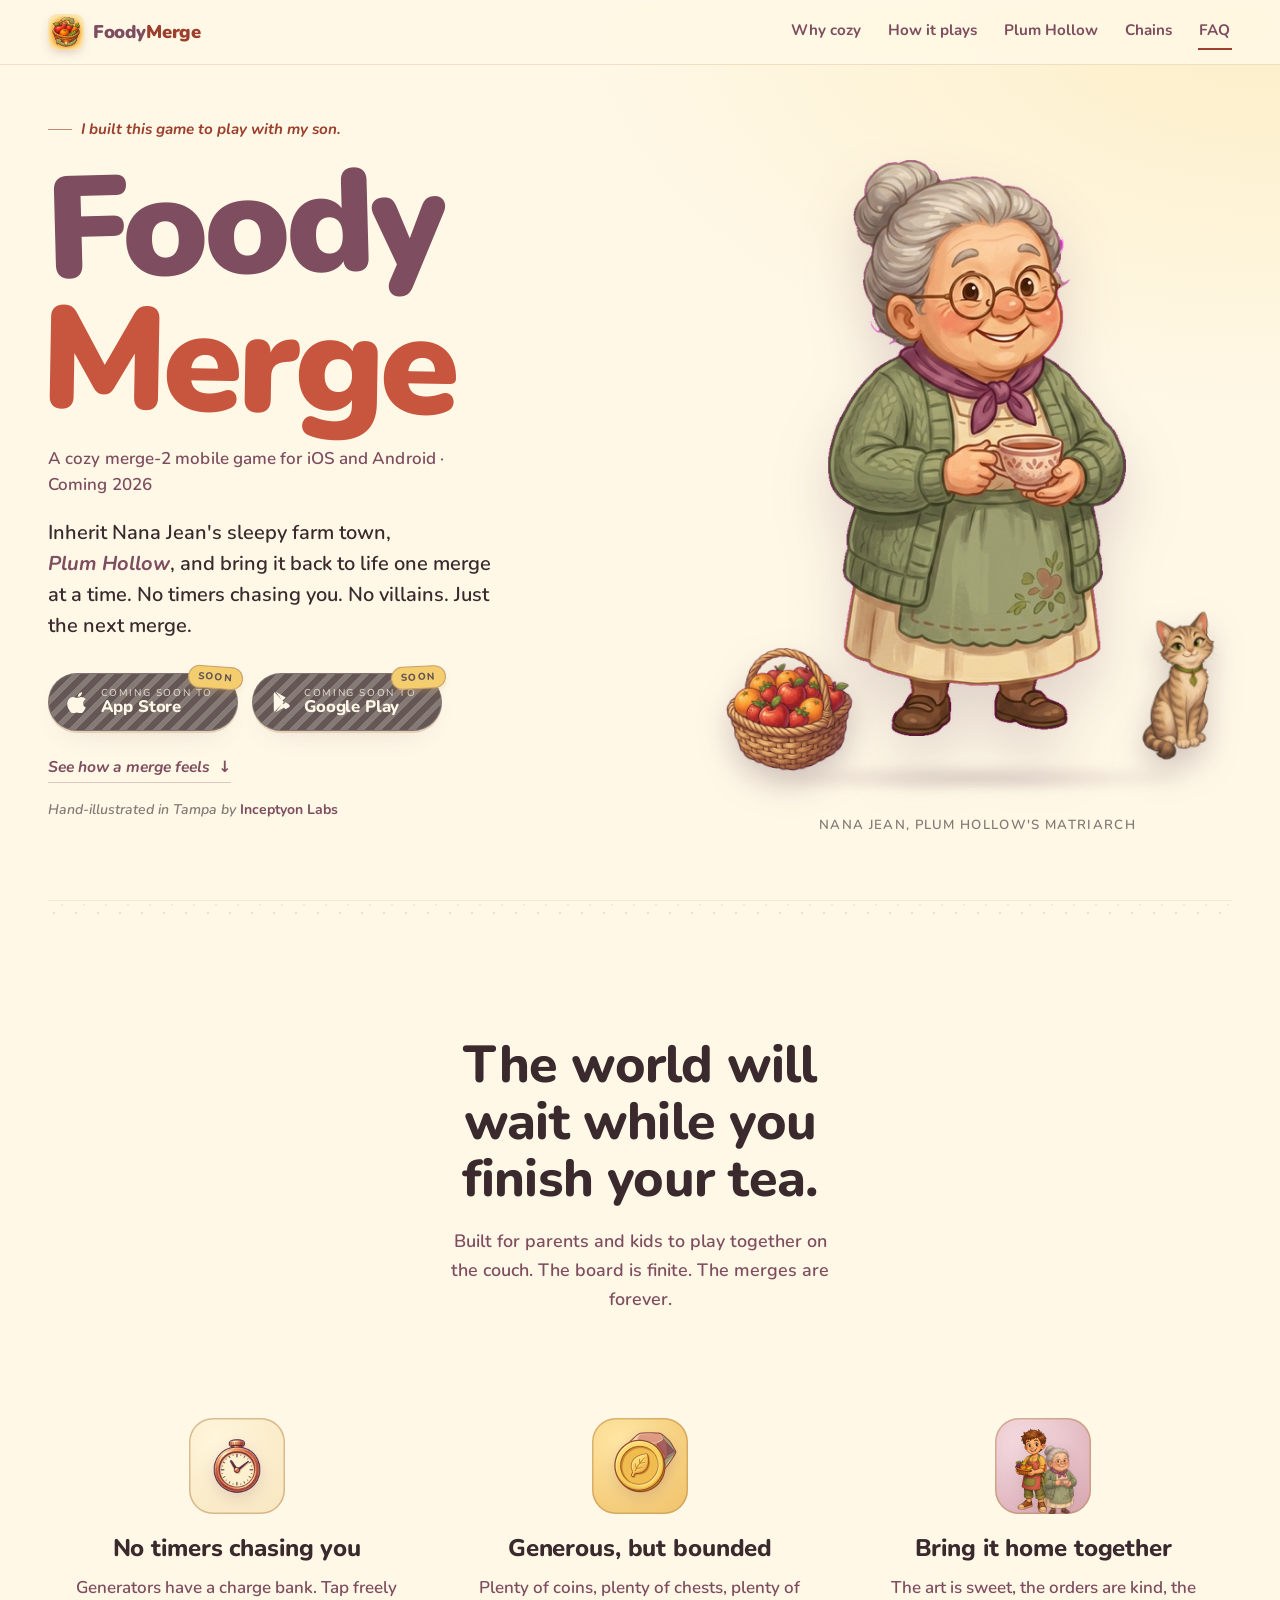
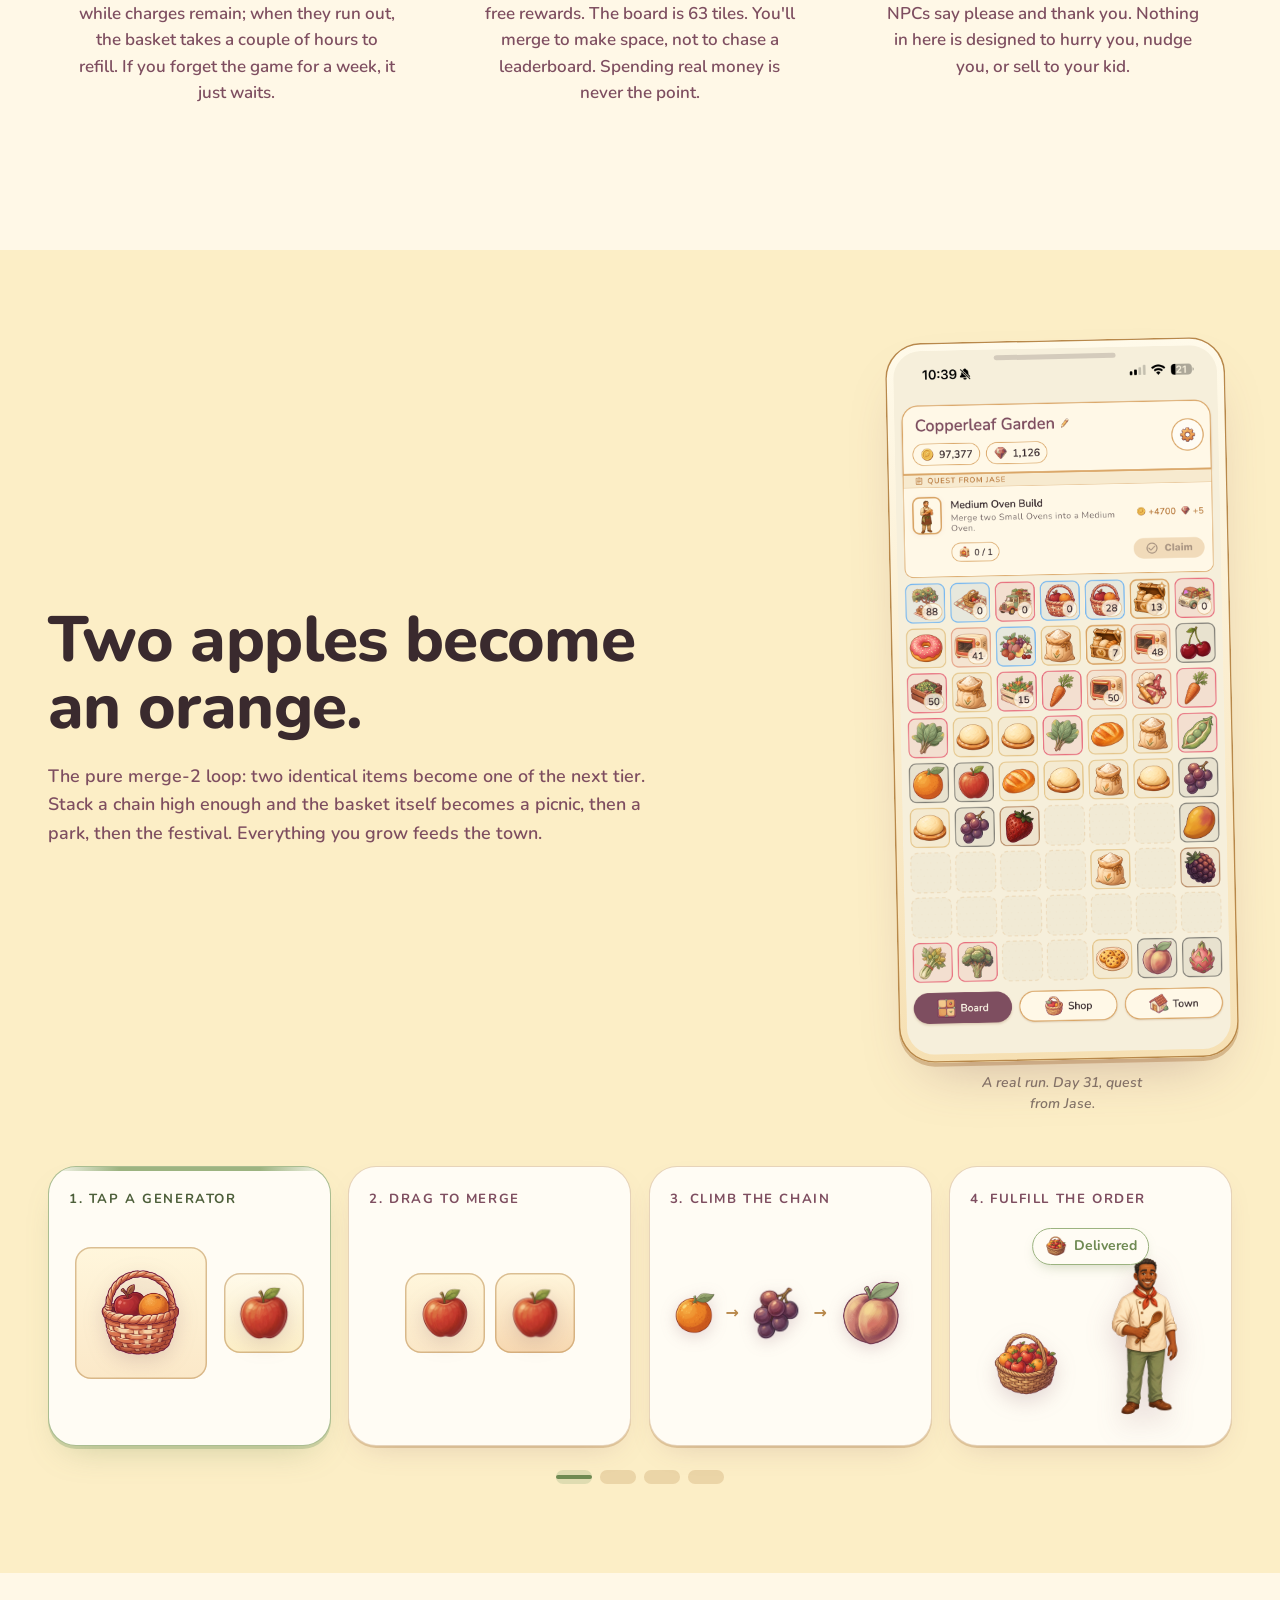
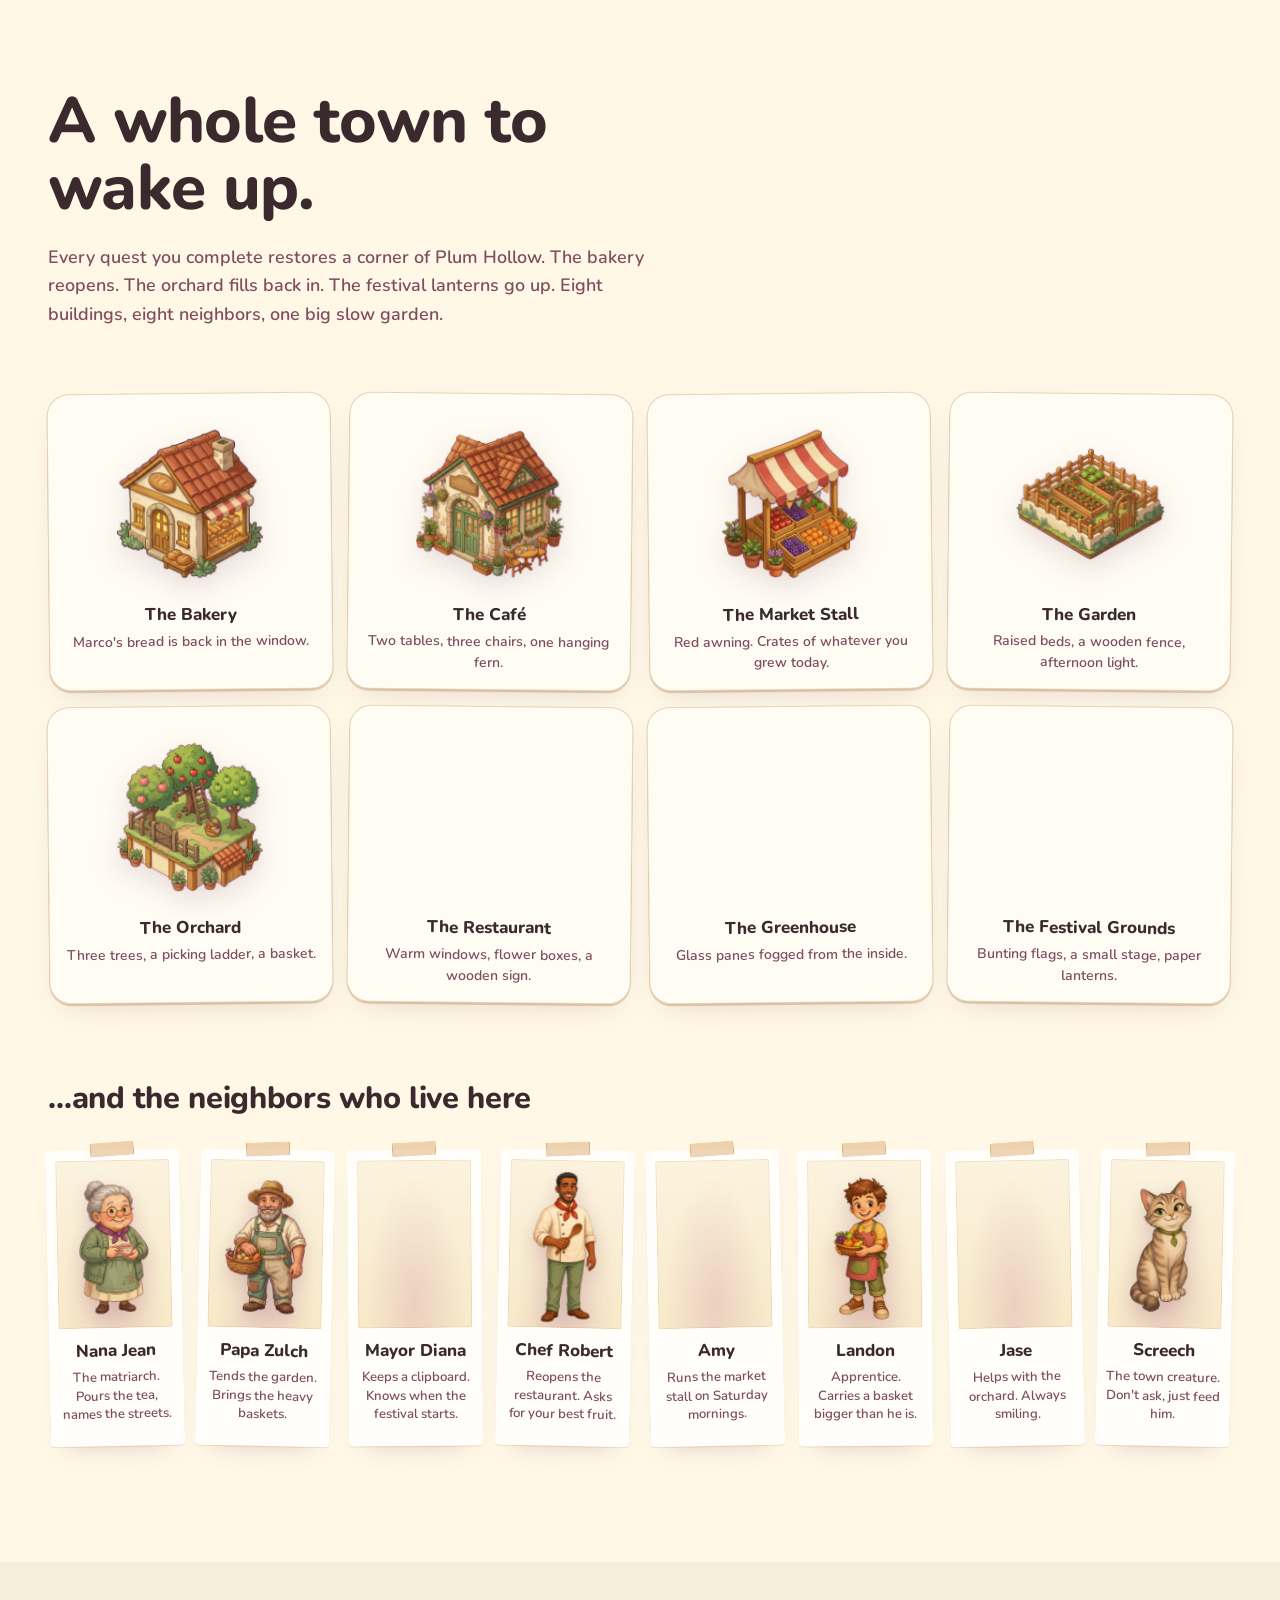
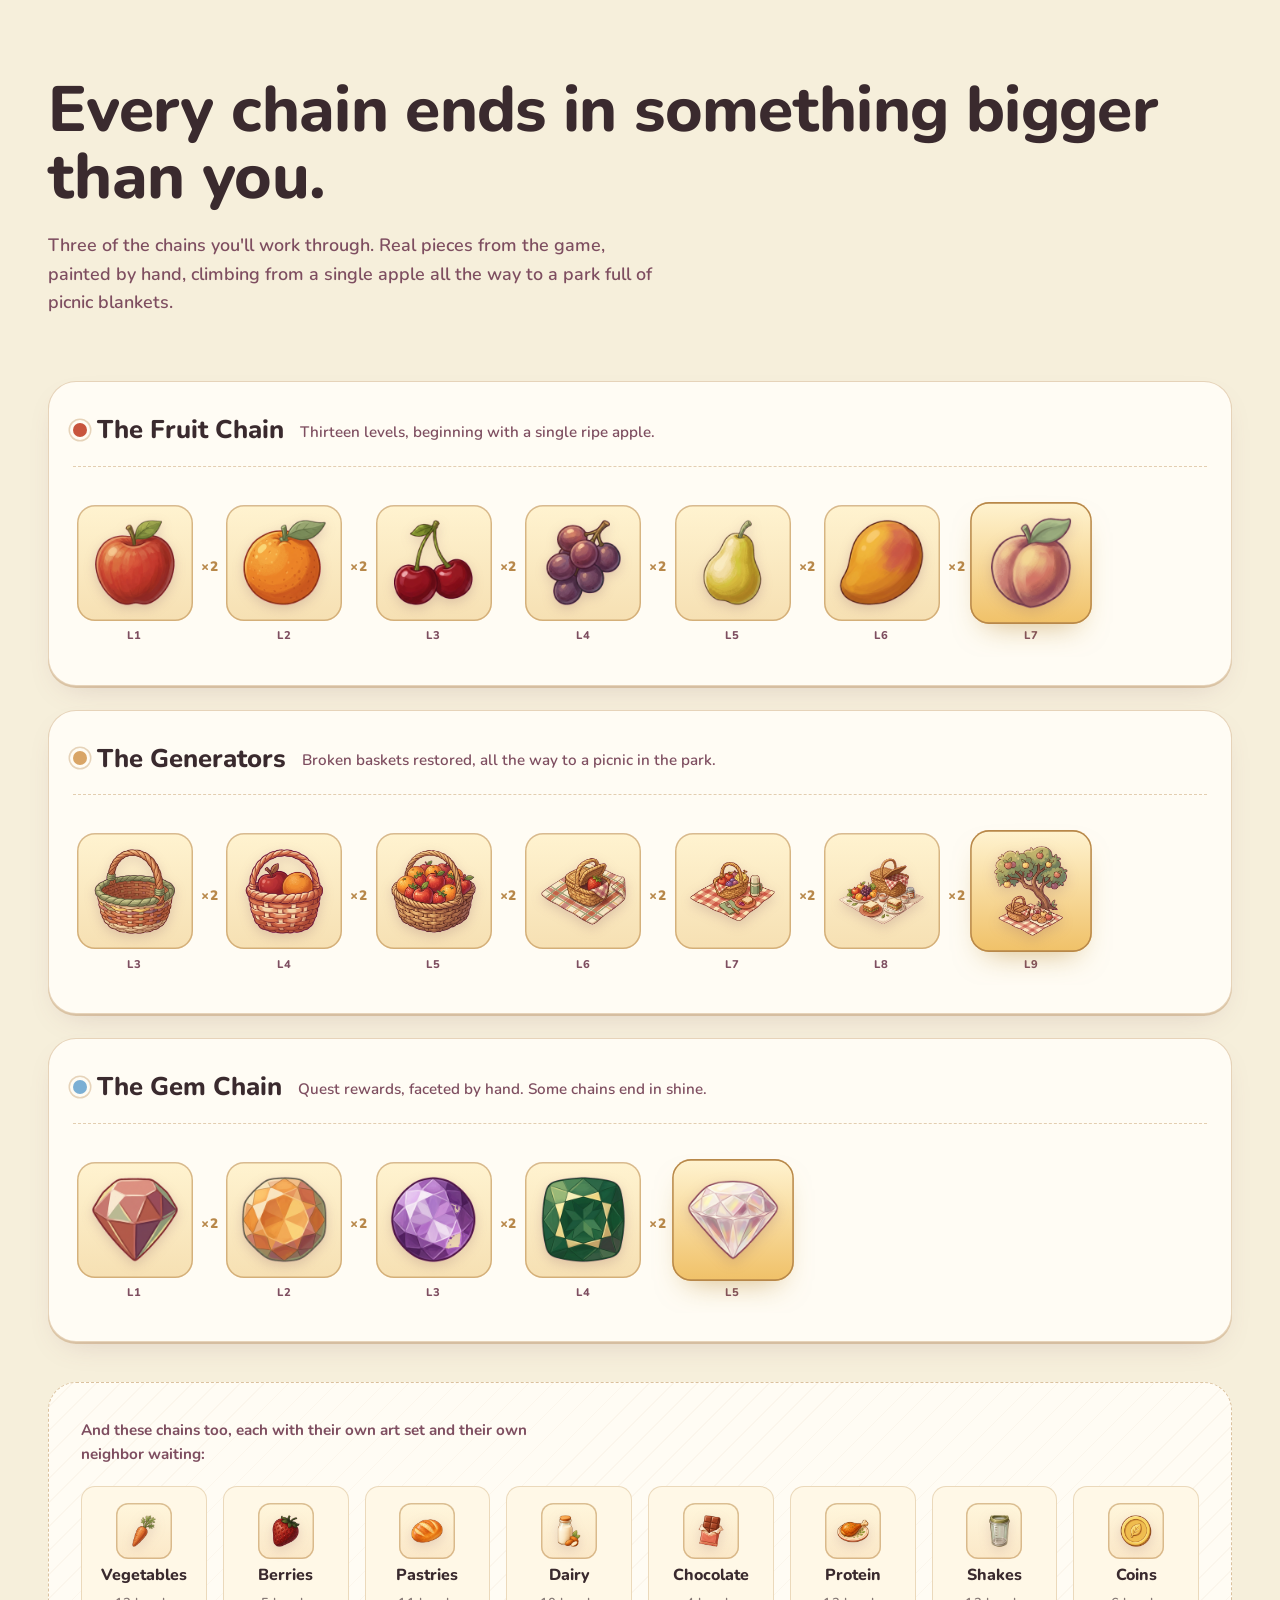
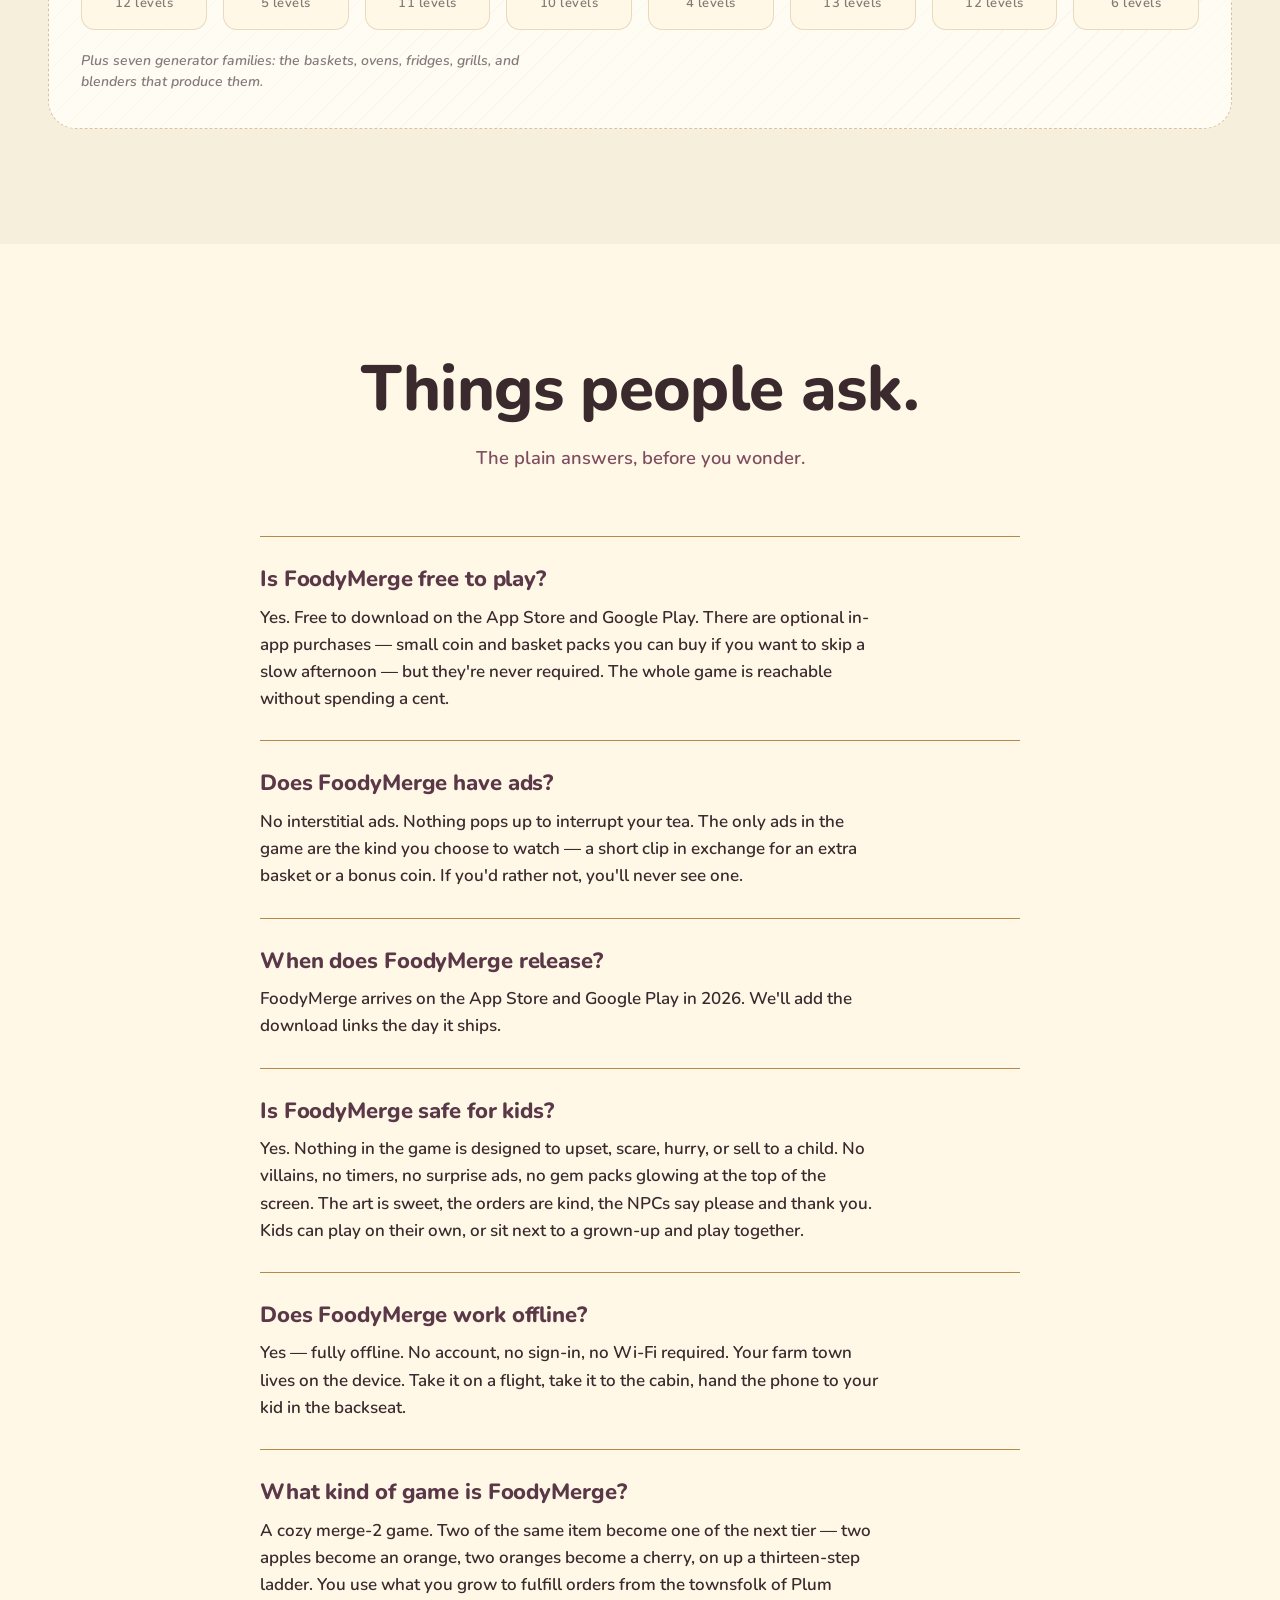
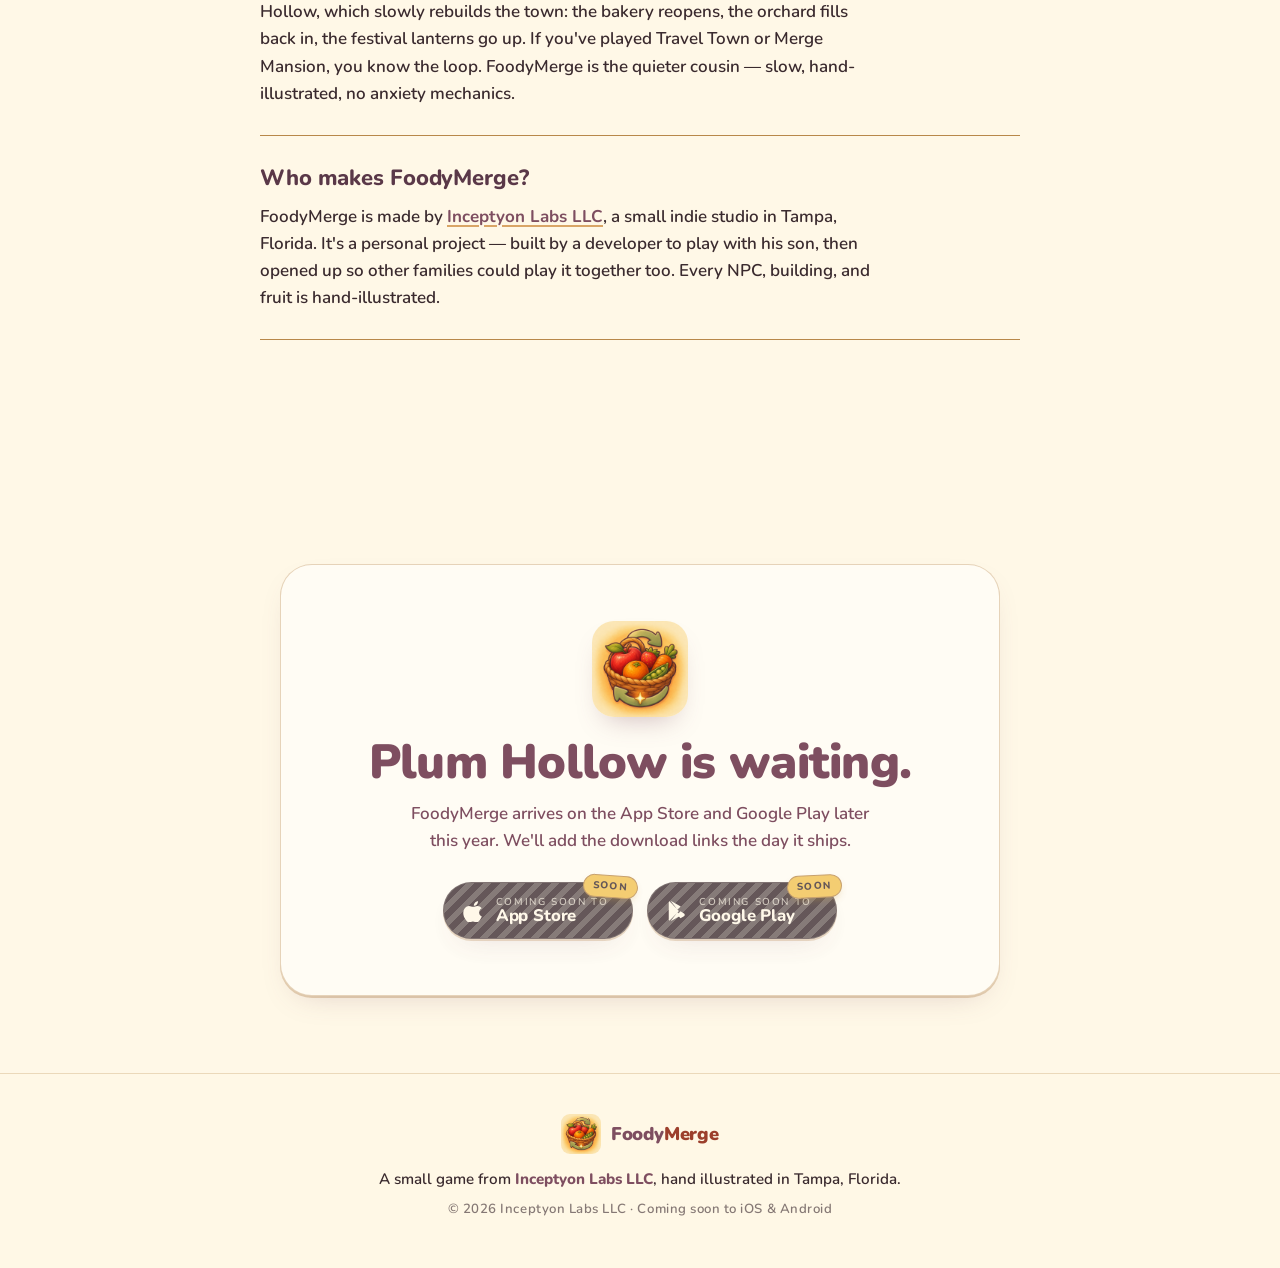
==== commit 4d2c9434: "Add FAQ section with FAQPage schema Seven questions covering pricing, ads, release, kid-safety, offl" ====
--- a/index.html
+++ b/index.html
@@ -7,15 +7,42 @@
     <title>FoodyMerge · A cozy farm-town merge game</title>
     <meta
       name="description"
-      content="Inherit Nana Jean's sleepy farm town, Plum Hollow, and rebuild it one merge at a time. A cozy hand-illustrated merge-2 game for iOS and Android. No timers chasing you."
+      content="A cozy merge-2 mobile game for iOS and Android from Inceptyon Labs. Inherit Nana Jean's sleepy farm town, Plum Hollow, and rebuild it one merge at a time. No timers, no ads. Coming 2026."
     />
+    <meta name="author" content="Inceptyon Labs LLC" />
+    <link rel="canonical" href="https://foodymerge.com/" />
+
+    <!-- Open Graph -->
+    <meta property="og:type" content="website" />
+    <meta property="og:url" content="https://foodymerge.com/" />
+    <meta property="og:site_name" content="FoodyMerge" />
+    <meta property="og:locale" content="en_US" />
     <meta property="og:title" content="FoodyMerge · A cozy farm-town merge game" />
     <meta
       property="og:description"
-      content="Inherit Nana Jean's sleepy farm town and rebuild it one merge at a time."
+      content="A cozy merge-2 mobile game for iOS and Android. Inherit Nana Jean's sleepy farm town and rebuild it one merge at a time. Coming 2026."
     />
-    <meta property="og:image" content="assets/ui/app_icon.png" />
-    <meta property="og:type" content="website" />
+    <meta property="og:image" content="https://foodymerge.com/assets/og.png" />
+    <meta property="og:image:width" content="1200" />
+    <meta property="og:image:height" content="630" />
+    <meta
+      property="og:image:alt"
+      content="The FoodyMerge wordmark on a sun-warmed cream background, with Nana Jean and painted fruit illustrations"
+    />
+
+    <!-- Twitter -->
+    <meta name="twitter:card" content="summary_large_image" />
+    <meta name="twitter:title" content="FoodyMerge · A cozy farm-town merge game" />
+    <meta
+      name="twitter:description"
+      content="A cozy merge-2 mobile game for iOS and Android. Inherit Nana Jean's sleepy farm town and rebuild it one merge at a time. Coming 2026."
+    />
+    <meta name="twitter:image" content="https://foodymerge.com/assets/og.png" />
+    <meta
+      name="twitter:image:alt"
+      content="The FoodyMerge wordmark on a sun-warmed cream background, with Nana Jean and painted fruit illustrations"
+    />
+
     <link rel="icon" href="assets/ui/app_icon.png" type="image/png" />
     <link rel="apple-touch-icon" href="assets/ui/app_icon.png" />
 
@@ -26,6 +53,117 @@
       rel="stylesheet"
     />
     <link rel="stylesheet" href="styles.css" />
+
+    <!-- Structured data: VideoGame + Organization + WebSite -->
+    <script type="application/ld+json">
+      {
+        "@context": "https://schema.org",
+        "@graph": [
+          {
+            "@type": "VideoGame",
+            "@id": "https://foodymerge.com/#game",
+            "name": "FoodyMerge",
+            "alternateName": "Foody Merge",
+            "url": "https://foodymerge.com/",
+            "image": "https://foodymerge.com/assets/ui/app_icon.png",
+            "description": "A cozy merge-2 mobile game. Inherit Nana Jean's sleepy farm town, Plum Hollow, and rebuild it one merge at a time. No timers, no villains, no anxiety mechanics.",
+            "genre": ["Cozy game", "Merge", "Casual", "Family"],
+            "gamePlatform": ["iOS", "Android"],
+            "applicationCategory": "GameApplication",
+            "operatingSystem": ["iOS", "Android"],
+            "contentRating": "Everyone",
+            "inLanguage": "en",
+            "publisher": { "@id": "https://foodymerge.com/#publisher" },
+            "author": { "@id": "https://foodymerge.com/#publisher" },
+            "datePublished": "2026",
+            "releaseNotes": "Coming soon to App Store and Google Play."
+          },
+          {
+            "@type": "Organization",
+            "@id": "https://foodymerge.com/#publisher",
+            "name": "Inceptyon Labs LLC",
+            "url": "https://inceptyon.com/",
+            "logo": "https://foodymerge.com/assets/ui/app_icon.png",
+            "address": {
+              "@type": "PostalAddress",
+              "addressLocality": "Tampa",
+              "addressRegion": "FL",
+              "addressCountry": "US"
+            }
+          },
+          {
+            "@type": "WebSite",
+            "@id": "https://foodymerge.com/#site",
+            "url": "https://foodymerge.com/",
+            "name": "FoodyMerge",
+            "publisher": { "@id": "https://foodymerge.com/#publisher" },
+            "inLanguage": "en"
+          },
+          {
+            "@type": "FAQPage",
+            "@id": "https://foodymerge.com/#faq",
+            "mainEntity": [
+              {
+                "@type": "Question",
+                "name": "Is FoodyMerge free to play?",
+                "acceptedAnswer": {
+                  "@type": "Answer",
+                  "text": "Yes. FoodyMerge is free to download on the App Store and Google Play. There are optional in-app purchases (small coin and basket packs) but they are never required. The whole game is reachable without spending a cent."
+                }
+              },
+              {
+                "@type": "Question",
+                "name": "Does FoodyMerge have ads?",
+                "acceptedAnswer": {
+                  "@type": "Answer",
+                  "text": "No interstitial ads. Nothing pops up to interrupt play. The only ads in the game are opt-in rewarded ads: you can choose to watch a short clip in exchange for an extra basket or a bonus coin. If you'd rather not, you will never see one."
+                }
+              },
+              {
+                "@type": "Question",
+                "name": "When does FoodyMerge release?",
+                "acceptedAnswer": {
+                  "@type": "Answer",
+                  "text": "FoodyMerge arrives on the App Store and Google Play in 2026. Download links will be added the day it ships."
+                }
+              },
+              {
+                "@type": "Question",
+                "name": "Is FoodyMerge safe for kids?",
+                "acceptedAnswer": {
+                  "@type": "Answer",
+                  "text": "Yes. Nothing in the game is designed to upset, scare, hurry, or sell to a child. There are no villains, no timers, no surprise ads, and no gem packs displayed in the UI. The art is hand-illustrated, the orders are gentle, and the game is designed for parents and kids to play together."
+                }
+              },
+              {
+                "@type": "Question",
+                "name": "Does FoodyMerge work offline?",
+                "acceptedAnswer": {
+                  "@type": "Answer",
+                  "text": "Yes. FoodyMerge is a fully offline game. No account is required, no sign-in, and no Wi-Fi. Save data lives on the device."
+                }
+              },
+              {
+                "@type": "Question",
+                "name": "What kind of game is FoodyMerge?",
+                "acceptedAnswer": {
+                  "@type": "Answer",
+                  "text": "FoodyMerge is a cozy merge-2 mobile game in the same genre as Travel Town and Merge Mansion. Players combine two identical items to create one of the next tier, climbing chains of fruit, vegetables, gems, and generators. Items are used to fulfill orders from the townsfolk of Plum Hollow, which slowly rebuilds the town. The design emphasizes slow, no-pressure play with no timers and no anxiety mechanics."
+                }
+              },
+              {
+                "@type": "Question",
+                "name": "Who makes FoodyMerge?",
+                "acceptedAnswer": {
+                  "@type": "Answer",
+                  "text": "FoodyMerge is made by Inceptyon Labs LLC, a small indie studio in Tampa, Florida. It is a personal project, built by a developer to play with his son. All NPCs, buildings, and items are hand-illustrated."
+                }
+              }
+            ]
+          }
+        ]
+      }
+    </script>
   </head>
 
   <body>
@@ -33,7 +171,7 @@
 
     <header class="topbar" aria-label="Site header">
       <a class="lockup" href="#top" aria-label="FoodyMerge home">
-        <img
+        <img decoding="async" loading="lazy"
           src="assets/ui/app_icon.png"
           alt=""
           aria-hidden="true"
@@ -50,6 +188,7 @@
         <a href="#play">How it plays</a>
         <a href="#town">Plum Hollow</a>
         <a href="#chains">Chains</a>
+        <a href="#faq">FAQ</a>
       </nav>
     </header>
 
@@ -62,6 +201,9 @@
             <h1 id="hero-title" class="hero__title">
               <span class="hero__title-foody">Foody</span><wbr /><span class="hero__title-merge">Merge</span>
             </h1>
+            <p class="hero__subtitle">
+              A cozy merge-2 mobile game for iOS and Android · Coming 2026
+            </p>
             <p class="hero__tagline">
               Inherit Nana Jean's sleepy farm town, <em>Plum&nbsp;Hollow</em>, and bring
               it back to life one merge at a time. No timers chasing you. No villains.
@@ -112,7 +254,7 @@
           <figure class="hero__art" aria-labelledby="hero-art-cap">
             <div class="hero__art-stage">
               <span class="hero__floor" aria-hidden="true"></span>
-              <img
+              <img decoding="async"
                 class="hero__nana"
                 src="assets/npcs/nana_jean.png"
                 alt="Nana Jean, the matriarch of Plum Hollow, holding a teacup in a sage cardigan"
@@ -121,7 +263,7 @@
                 loading="eager"
                 fetchpriority="high"
               />
-              <img
+              <img decoding="async"
                 class="hero__prop hero__prop--basket"
                 src="assets/items/large_fruit_basket.png"
                 alt=""
@@ -130,7 +272,7 @@
                 height="200"
                 loading="eager"
               />
-              <img
+              <img decoding="async"
                 class="hero__prop hero__prop--screech"
                 src="assets/npcs/screech.png"
                 alt=""
@@ -164,7 +306,7 @@
         <ol class="pillars">
           <li class="pillar pillar--time">
             <div class="pillar__sigil">
-              <img src="assets/ui/icon_schedule.png" alt="" aria-hidden="true" width="64" height="64" />
+              <img decoding="async" loading="lazy" src="assets/ui/icon_schedule.png" alt="" aria-hidden="true" width="64" height="64" />
             </div>
             <div class="pillar__body">
               <h3 class="pillar__head">No timers chasing you</h3>
@@ -178,8 +320,8 @@
 
           <li class="pillar pillar--money">
             <div class="pillar__sigil">
-              <img src="assets/items/gold_coin.png" alt="" aria-hidden="true" width="64" height="64" />
-              <img class="pillar__sigil-back" src="assets/items/ruby.png" alt="" aria-hidden="true" width="48" height="48" />
+              <img decoding="async" loading="lazy" src="assets/items/gold_coin.png" alt="" aria-hidden="true" width="64" height="64" />
+              <img decoding="async" loading="lazy" class="pillar__sigil-back" src="assets/items/ruby.png" alt="" aria-hidden="true" width="48" height="48" />
             </div>
             <div class="pillar__body">
               <h3 class="pillar__head">Generous, but bounded</h3>
@@ -193,8 +335,8 @@
 
           <li class="pillar pillar--together">
             <div class="pillar__sigil pillar__sigil--stack">
-              <img class="pillar__sigil-portrait" src="assets/npcs/landon.png" alt="" aria-hidden="true" width="64" height="96" />
-              <img class="pillar__sigil-portrait pillar__sigil-portrait--back" src="assets/npcs/nana_jean.png" alt="" aria-hidden="true" width="64" height="96" />
+              <img decoding="async" loading="lazy" class="pillar__sigil-portrait" src="assets/npcs/landon.png" alt="" aria-hidden="true" width="64" height="96" />
+              <img decoding="async" loading="lazy" class="pillar__sigil-portrait pillar__sigil-portrait--back" src="assets/npcs/nana_jean.png" alt="" aria-hidden="true" width="64" height="96" />
             </div>
             <div class="pillar__body">
               <h3 class="pillar__head">Bring it home together</h3>
@@ -225,7 +367,7 @@
 
           <figure class="play__shot" aria-labelledby="play-shot-cap">
             <div class="play__shot-frame">
-              <img
+              <img decoding="async"
                 src="assets/screenshots/board_day_31.png"
                 alt="The FoodyMerge board on day 31. A 7-column grid half full of items: apple and pear trees, fruit baskets, a quest from Jase to build a Medium Oven, 97,377 coins and 1,126 gems in the wallet, a strawberry and a dragon fruit in the lower rows, three empty dashed tiles."
                 width="540"
@@ -245,12 +387,12 @@
               <div class="loop__label">1. Tap a generator</div>
               <div class="loop__stage loop__stage--tap">
                 <div class="loop__tile loop__tile--gen">
-                  <img src="assets/items/fruit_basket.png" alt="A wicker fruit basket" width="128" height="128" />
+                  <img decoding="async" loading="lazy" src="assets/items/fruit_basket.png" alt="A wicker fruit basket" width="128" height="128" />
                   <span class="loop__pulse" aria-hidden="true"></span>
                   <span class="loop__tap-mark" aria-hidden="true"></span>
                 </div>
                 <div class="loop__tile loop__tile--drop">
-                  <img src="assets/items/apple.png" alt="A red apple" width="96" height="96" />
+                  <img decoding="async" loading="lazy" src="assets/items/apple.png" alt="A red apple" width="96" height="96" />
                 </div>
               </div>
             </li>
@@ -259,11 +401,11 @@
               <div class="loop__label">2. Drag to merge</div>
               <div class="loop__stage loop__stage--merge">
                 <div class="loop__tile loop__tile--source">
-                  <img src="assets/items/apple.png" alt="" aria-hidden="true" class="loop__merge-source" />
+                  <img height="96" width="96" decoding="async" loading="lazy" src="assets/items/apple.png" alt="" aria-hidden="true" class="loop__merge-source" />
                 </div>
                 <div class="loop__tile loop__tile--target">
-                  <img src="assets/items/apple.png" alt="" aria-hidden="true" class="loop__merge-target-apple" />
-                  <img src="assets/items/orange.png" alt="An orange" class="loop__merge-target-orange" />
+                  <img height="96" width="96" decoding="async" loading="lazy" src="assets/items/apple.png" alt="" aria-hidden="true" class="loop__merge-target-apple" />
+                  <img height="96" width="96" decoding="async" loading="lazy" src="assets/items/orange.png" alt="An orange" class="loop__merge-target-orange" />
                   <span class="loop__sparkle" aria-hidden="true"></span>
                 </div>
               </div>
@@ -272,11 +414,11 @@
             <li class="loop__step" data-step="2">
               <div class="loop__label">3. Climb the chain</div>
               <div class="loop__stage loop__stage--chain">
-                <img src="assets/items/orange.png" alt="" aria-hidden="true" class="loop__chain-item loop__chain-item--sm" />
+                <img height="96" width="96" decoding="async" loading="lazy" src="assets/items/orange.png" alt="" aria-hidden="true" class="loop__chain-item loop__chain-item--sm" />
                 <span aria-hidden="true">→</span>
-                <img src="assets/items/grape.png" alt="" aria-hidden="true" class="loop__chain-item loop__chain-item--md" />
+                <img height="96" width="96" decoding="async" loading="lazy" src="assets/items/grape.png" alt="" aria-hidden="true" class="loop__chain-item loop__chain-item--md" />
                 <span aria-hidden="true">→</span>
-                <img src="assets/items/peach.png" alt="" aria-hidden="true" class="loop__chain-item loop__chain-item--lg" />
+                <img height="96" width="96" decoding="async" loading="lazy" src="assets/items/peach.png" alt="" aria-hidden="true" class="loop__chain-item loop__chain-item--lg" />
               </div>
             </li>
 
@@ -284,13 +426,13 @@
               <div class="loop__label">4. Fulfill the order</div>
               <div class="loop__stage loop__stage--deliver">
                 <div class="loop__bubble">
-                  <img src="assets/items/large_fruit_basket.png" alt="" aria-hidden="true" width="32" height="32" />
+                  <img decoding="async" loading="lazy" src="assets/items/large_fruit_basket.png" alt="" aria-hidden="true" width="32" height="32" />
                   <span>Delivered</span>
                 </div>
-                <img class="loop__deliver-item" src="assets/items/large_fruit_basket.png" alt="" aria-hidden="true" width="92" height="92" />
-                <img class="loop__deliver-target" src="assets/npcs/chef_robert.png" alt="Chef Robert holding a wooden spoon" width="120" height="180" />
+                <img decoding="async" loading="lazy" class="loop__deliver-item" src="assets/items/large_fruit_basket.png" alt="" aria-hidden="true" width="92" height="92" />
+                <img decoding="async" loading="lazy" class="loop__deliver-target" src="assets/npcs/chef_robert.png" alt="Chef Robert holding a wooden spoon" width="120" height="180" />
                 <div class="loop__reward" aria-hidden="true">
-                  <img src="assets/items/gold_coin.png" alt="" width="28" height="28" />
+                  <img decoding="async" loading="lazy" src="assets/items/gold_coin.png" alt="" width="28" height="28" />
                   <span>+ 240</span>
                 </div>
               </div>
@@ -327,56 +469,56 @@
 
         <ul class="town__map" aria-label="Buildings of Plum Hollow">
           <li class="town__plot" data-plot="bakery">
-            <img src="assets/buildings/bakery.png" alt="" aria-hidden="true" width="180" height="180" />
+            <img decoding="async" loading="lazy" src="assets/buildings/bakery.png" alt="" aria-hidden="true" width="180" height="180" />
             <div class="town__plot-label">
               <h3>The Bakery</h3>
               <p>Marco's bread is back in the window.</p>
             </div>
           </li>
           <li class="town__plot" data-plot="cafe">
-            <img src="assets/buildings/cafe.png" alt="" aria-hidden="true" width="180" height="180" />
+            <img decoding="async" loading="lazy" src="assets/buildings/cafe.png" alt="" aria-hidden="true" width="180" height="180" />
             <div class="town__plot-label">
               <h3>The Café</h3>
               <p>Two tables, three chairs, one hanging fern.</p>
             </div>
           </li>
           <li class="town__plot" data-plot="market">
-            <img src="assets/buildings/market_stall.png" alt="" aria-hidden="true" width="180" height="180" />
+            <img decoding="async" loading="lazy" src="assets/buildings/market_stall.png" alt="" aria-hidden="true" width="180" height="180" />
             <div class="town__plot-label">
               <h3>The Market Stall</h3>
               <p>Red awning. Crates of whatever you grew today.</p>
             </div>
           </li>
           <li class="town__plot" data-plot="garden">
-            <img src="assets/buildings/garden.png" alt="" aria-hidden="true" width="180" height="180" />
+            <img decoding="async" loading="lazy" src="assets/buildings/garden.png" alt="" aria-hidden="true" width="180" height="180" />
             <div class="town__plot-label">
               <h3>The Garden</h3>
               <p>Raised beds, a wooden fence, afternoon light.</p>
             </div>
           </li>
           <li class="town__plot" data-plot="orchard">
-            <img src="assets/buildings/orchard.png" alt="" aria-hidden="true" width="180" height="180" />
+            <img decoding="async" loading="lazy" src="assets/buildings/orchard.png" alt="" aria-hidden="true" width="180" height="180" />
             <div class="town__plot-label">
               <h3>The Orchard</h3>
               <p>Three trees, a picking ladder, a basket.</p>
             </div>
           </li>
           <li class="town__plot" data-plot="restaurant">
-            <img src="assets/buildings/restaurant.png" alt="" aria-hidden="true" width="180" height="180" />
+            <img decoding="async" loading="lazy" src="assets/buildings/restaurant.png" alt="" aria-hidden="true" width="180" height="180" />
             <div class="town__plot-label">
               <h3>The Restaurant</h3>
               <p>Warm windows, flower boxes, a wooden sign.</p>
             </div>
           </li>
           <li class="town__plot" data-plot="greenhouse">
-            <img src="assets/buildings/greenhouse.png" alt="" aria-hidden="true" width="180" height="180" />
+            <img decoding="async" loading="lazy" src="assets/buildings/greenhouse.png" alt="" aria-hidden="true" width="180" height="180" />
             <div class="town__plot-label">
               <h3>The Greenhouse</h3>
               <p>Glass panes fogged from the inside.</p>
             </div>
           </li>
           <li class="town__plot" data-plot="festival">
-            <img src="assets/buildings/festival_grounds.png" alt="" aria-hidden="true" width="180" height="180" />
+            <img decoding="async" loading="lazy" src="assets/buildings/festival_grounds.png" alt="" aria-hidden="true" width="180" height="180" />
             <div class="town__plot-label">
               <h3>The Festival Grounds</h3>
               <p>Bunting flags, a small stage, paper lanterns.</p>
@@ -387,42 +529,42 @@
         <h3 class="town__cast-title">…and the neighbors who live here</h3>
         <ul class="cast" aria-label="The townsfolk">
           <li class="cast__card">
-            <div class="cast__portrait"><img src="assets/npcs/nana_jean.png" alt="Nana Jean in a sage cardigan, holding a teacup" width="140" height="200" /></div>
+            <div class="cast__portrait"><img decoding="async" loading="lazy" src="assets/npcs/nana_jean.png" alt="Nana Jean in a sage cardigan, holding a teacup" width="140" height="200" /></div>
             <h4>Nana Jean</h4>
             <p>The matriarch. Pours the tea, names the streets.</p>
           </li>
           <li class="cast__card">
-            <div class="cast__portrait"><img src="assets/npcs/papa_zulch.png" alt="Papa Zulch in overalls and a straw hat, holding a vegetable basket" width="140" height="200" /></div>
+            <div class="cast__portrait"><img decoding="async" loading="lazy" src="assets/npcs/papa_zulch.png" alt="Papa Zulch in overalls and a straw hat, holding a vegetable basket" width="140" height="200" /></div>
             <h4>Papa Zulch</h4>
             <p>Tends the garden. Brings the heavy baskets.</p>
           </li>
           <li class="cast__card">
-            <div class="cast__portrait"><img src="assets/npcs/mayor_diana.png" alt="Mayor Diana in a plum vest and tan trousers, holding a clipboard" width="140" height="200" /></div>
+            <div class="cast__portrait"><img decoding="async" loading="lazy" src="assets/npcs/mayor_diana.png" alt="Mayor Diana in a plum vest and tan trousers, holding a clipboard" width="140" height="200" /></div>
             <h4>Mayor Diana</h4>
             <p>Keeps a clipboard. Knows when the festival starts.</p>
           </li>
           <li class="cast__card">
-            <div class="cast__portrait"><img src="assets/npcs/chef_robert.png" alt="Chef Robert in chef's whites and a red kerchief, holding a wooden spoon" width="140" height="200" /></div>
+            <div class="cast__portrait"><img decoding="async" loading="lazy" src="assets/npcs/chef_robert.png" alt="Chef Robert in chef's whites and a red kerchief, holding a wooden spoon" width="140" height="200" /></div>
             <h4>Chef Robert</h4>
             <p>Reopens the restaurant. Asks for your best fruit.</p>
           </li>
           <li class="cast__card">
-            <div class="cast__portrait"><img src="assets/npcs/amy.png" alt="Amy, a cheerful young townsperson" width="140" height="200" /></div>
+            <div class="cast__portrait"><img decoding="async" loading="lazy" src="assets/npcs/amy.png" alt="Amy, a cheerful young townsperson" width="140" height="200" /></div>
             <h4>Amy</h4>
             <p>Runs the market stall on Saturday mornings.</p>
           </li>
           <li class="cast__card">
-            <div class="cast__portrait"><img src="assets/npcs/landon.png" alt="Landon, a young boy in an apron holding a fruit basket" width="140" height="200" /></div>
+            <div class="cast__portrait"><img decoding="async" loading="lazy" src="assets/npcs/landon.png" alt="Landon, a young boy in an apron holding a fruit basket" width="140" height="200" /></div>
             <h4>Landon</h4>
             <p>Apprentice. Carries a basket bigger than he is.</p>
           </li>
           <li class="cast__card">
-            <div class="cast__portrait"><img src="assets/npcs/jase.png" alt="Jase, a friendly young farmhand" width="140" height="200" /></div>
+            <div class="cast__portrait"><img decoding="async" loading="lazy" src="assets/npcs/jase.png" alt="Jase, a friendly young farmhand" width="140" height="200" /></div>
             <h4>Jase</h4>
             <p>Helps with the orchard. Always smiling.</p>
           </li>
           <li class="cast__card">
-            <div class="cast__portrait"><img src="assets/npcs/screech.png" alt="Screech, the town animal" width="140" height="200" /></div>
+            <div class="cast__portrait"><img decoding="async" loading="lazy" src="assets/npcs/screech.png" alt="Screech, the town animal" width="140" height="200" /></div>
             <h4>Screech</h4>
             <p>The town creature. Don't ask, just feed him.</p>
           </li>
@@ -449,37 +591,37 @@
           </header>
           <ol class="chain__rung">
             <li>
-              <div class="chain__tile chain__tile--xs"><img src="assets/items/apple.png" alt="Apple" width="56" height="56" /></div>
+              <div class="chain__tile chain__tile--xs"><img decoding="async" loading="lazy" src="assets/items/apple.png" alt="Apple" width="56" height="56" /></div>
               <span class="chain__level">L1</span>
             </li>
             <li class="chain__arrow" aria-hidden="true">×2</li>
             <li>
-              <div class="chain__tile chain__tile--sm"><img src="assets/items/orange.png" alt="Orange" width="64" height="64" /></div>
+              <div class="chain__tile chain__tile--sm"><img decoding="async" loading="lazy" src="assets/items/orange.png" alt="Orange" width="64" height="64" /></div>
               <span class="chain__level">L2</span>
             </li>
             <li class="chain__arrow" aria-hidden="true">×2</li>
             <li>
-              <div class="chain__tile chain__tile--md"><img src="assets/items/cherry.png" alt="Cherries" width="80" height="80" /></div>
+              <div class="chain__tile chain__tile--md"><img decoding="async" loading="lazy" src="assets/items/cherry.png" alt="Cherries" width="80" height="80" /></div>
               <span class="chain__level">L3</span>
             </li>
             <li class="chain__arrow" aria-hidden="true">×2</li>
             <li>
-              <div class="chain__tile chain__tile--md"><img src="assets/items/grape.png" alt="Grapes" width="80" height="80" /></div>
+              <div class="chain__tile chain__tile--md"><img decoding="async" loading="lazy" src="assets/items/grape.png" alt="Grapes" width="80" height="80" /></div>
               <span class="chain__level">L4</span>
             </li>
             <li class="chain__arrow" aria-hidden="true">×2</li>
             <li>
-              <div class="chain__tile chain__tile--lg"><img src="assets/items/pear.png" alt="Pear" width="96" height="96" /></div>
+              <div class="chain__tile chain__tile--lg"><img decoding="async" loading="lazy" src="assets/items/pear.png" alt="Pear" width="96" height="96" /></div>
               <span class="chain__level">L5</span>
             </li>
             <li class="chain__arrow" aria-hidden="true">×2</li>
             <li>
-              <div class="chain__tile chain__tile--lg"><img src="assets/items/mango.png" alt="Mango" width="96" height="96" /></div>
+              <div class="chain__tile chain__tile--lg"><img decoding="async" loading="lazy" src="assets/items/mango.png" alt="Mango" width="96" height="96" /></div>
               <span class="chain__level">L6</span>
             </li>
             <li class="chain__arrow" aria-hidden="true">×2</li>
             <li>
-              <div class="chain__tile chain__tile--lg chain__tile--peak"><img src="assets/items/peach.png" alt="Peach" width="104" height="104" /></div>
+              <div class="chain__tile chain__tile--lg chain__tile--peak"><img decoding="async" loading="lazy" src="assets/items/peach.png" alt="Peach" width="104" height="104" /></div>
               <span class="chain__level">L7</span>
             </li>
           </ol>
@@ -492,37 +634,37 @@
           </header>
           <ol class="chain__rung">
             <li>
-              <div class="chain__tile chain__tile--sm"><img src="assets/items/large_fruitless_basket.png" alt="Empty wicker basket" width="72" height="72" /></div>
+              <div class="chain__tile chain__tile--sm"><img decoding="async" loading="lazy" src="assets/items/large_fruitless_basket.png" alt="Empty wicker basket" width="72" height="72" /></div>
               <span class="chain__level">L3</span>
             </li>
             <li class="chain__arrow" aria-hidden="true">×2</li>
             <li>
-              <div class="chain__tile chain__tile--md"><img src="assets/items/fruit_basket.png" alt="Fruit basket with apple and orange" width="88" height="88" /></div>
+              <div class="chain__tile chain__tile--md"><img decoding="async" loading="lazy" src="assets/items/fruit_basket.png" alt="Fruit basket with apple and orange" width="88" height="88" /></div>
               <span class="chain__level">L4</span>
             </li>
             <li class="chain__arrow" aria-hidden="true">×2</li>
             <li>
-              <div class="chain__tile chain__tile--md"><img src="assets/items/large_fruit_basket.png" alt="Large overflowing fruit basket" width="96" height="96" /></div>
+              <div class="chain__tile chain__tile--md"><img decoding="async" loading="lazy" src="assets/items/large_fruit_basket.png" alt="Large overflowing fruit basket" width="96" height="96" /></div>
               <span class="chain__level">L5</span>
             </li>
             <li class="chain__arrow" aria-hidden="true">×2</li>
             <li>
-              <div class="chain__tile chain__tile--lg"><img src="assets/items/small_picnic.png" alt="Small picnic" width="104" height="104" /></div>
+              <div class="chain__tile chain__tile--lg"><img decoding="async" loading="lazy" src="assets/items/small_picnic.png" alt="Small picnic" width="104" height="104" /></div>
               <span class="chain__level">L6</span>
             </li>
             <li class="chain__arrow" aria-hidden="true">×2</li>
             <li>
-              <div class="chain__tile chain__tile--lg"><img src="assets/items/medium_picnic.png" alt="Medium picnic" width="112" height="112" /></div>
+              <div class="chain__tile chain__tile--lg"><img decoding="async" loading="lazy" src="assets/items/medium_picnic.png" alt="Medium picnic" width="112" height="112" /></div>
               <span class="chain__level">L7</span>
             </li>
             <li class="chain__arrow" aria-hidden="true">×2</li>
             <li>
-              <div class="chain__tile chain__tile--lg"><img src="assets/items/large_picnic.png" alt="Large picnic" width="120" height="120" /></div>
+              <div class="chain__tile chain__tile--lg"><img decoding="async" loading="lazy" src="assets/items/large_picnic.png" alt="Large picnic" width="120" height="120" /></div>
               <span class="chain__level">L8</span>
             </li>
             <li class="chain__arrow" aria-hidden="true">×2</li>
             <li>
-              <div class="chain__tile chain__tile--lg chain__tile--peak"><img src="assets/items/picnic_park.png" alt="Picnic park" width="128" height="128" /></div>
+              <div class="chain__tile chain__tile--lg chain__tile--peak"><img decoding="async" loading="lazy" src="assets/items/picnic_park.png" alt="Picnic park" width="128" height="128" /></div>
               <span class="chain__level">L9</span>
             </li>
           </ol>
@@ -535,27 +677,27 @@
           </header>
           <ol class="chain__rung">
             <li>
-              <div class="chain__tile chain__tile--sm"><img src="assets/items/ruby.png" alt="Ruby" width="72" height="72" /></div>
+              <div class="chain__tile chain__tile--sm"><img decoding="async" loading="lazy" src="assets/items/ruby.png" alt="Ruby" width="72" height="72" /></div>
               <span class="chain__level">L1</span>
             </li>
             <li class="chain__arrow" aria-hidden="true">×2</li>
             <li>
-              <div class="chain__tile chain__tile--md"><img src="assets/items/topaz.png" alt="Topaz" width="80" height="80" /></div>
+              <div class="chain__tile chain__tile--md"><img decoding="async" loading="lazy" src="assets/items/topaz.png" alt="Topaz" width="80" height="80" /></div>
               <span class="chain__level">L2</span>
             </li>
             <li class="chain__arrow" aria-hidden="true">×2</li>
             <li>
-              <div class="chain__tile chain__tile--md"><img src="assets/items/amethyst.png" alt="Amethyst" width="88" height="88" /></div>
+              <div class="chain__tile chain__tile--md"><img decoding="async" loading="lazy" src="assets/items/amethyst.png" alt="Amethyst" width="88" height="88" /></div>
               <span class="chain__level">L3</span>
             </li>
             <li class="chain__arrow" aria-hidden="true">×2</li>
             <li>
-              <div class="chain__tile chain__tile--lg"><img src="assets/items/emerald.png" alt="Emerald" width="96" height="96" /></div>
+              <div class="chain__tile chain__tile--lg"><img decoding="async" loading="lazy" src="assets/items/emerald.png" alt="Emerald" width="96" height="96" /></div>
               <span class="chain__level">L4</span>
             </li>
             <li class="chain__arrow" aria-hidden="true">×2</li>
             <li>
-              <div class="chain__tile chain__tile--lg chain__tile--peak"><img src="assets/items/diamond.png" alt="Diamond" width="104" height="104" /></div>
+              <div class="chain__tile chain__tile--lg chain__tile--peak"><img decoding="async" loading="lazy" src="assets/items/diamond.png" alt="Diamond" width="104" height="104" /></div>
               <span class="chain__level">L5</span>
             </li>
           </ol>
@@ -568,42 +710,42 @@
           </p>
           <ul class="chains__more-list">
             <li>
-              <div class="chains__more-chip"><img src="assets/items/carrot.png" alt="Carrot" /></div>
+              <div class="chains__more-chip"><img height="96" width="96" decoding="async" loading="lazy" src="assets/items/carrot.png" alt="Carrot" /></div>
               <strong>Vegetables</strong>
               <span>12 levels</span>
             </li>
             <li>
-              <div class="chains__more-chip"><img src="assets/items/strawberry.png" alt="Strawberry" /></div>
+              <div class="chains__more-chip"><img height="96" width="96" decoding="async" loading="lazy" src="assets/items/strawberry.png" alt="Strawberry" /></div>
               <strong>Berries</strong>
               <span>5 levels</span>
             </li>
             <li>
-              <div class="chains__more-chip"><img src="assets/items/bread.png" alt="Bread" /></div>
+              <div class="chains__more-chip"><img height="96" width="96" decoding="async" loading="lazy" src="assets/items/bread.png" alt="Bread" /></div>
               <strong>Pastries</strong>
               <span>11 levels</span>
             </li>
             <li>
-              <div class="chains__more-chip"><img src="assets/items/almond_milk.png" alt="Milk" /></div>
+              <div class="chains__more-chip"><img height="96" width="96" decoding="async" loading="lazy" src="assets/items/almond_milk.png" alt="Milk" /></div>
               <strong>Dairy</strong>
               <span>10 levels</span>
             </li>
             <li>
-              <div class="chains__more-chip"><img src="assets/items/chocolate_bar.png" alt="Chocolate bar" /></div>
+              <div class="chains__more-chip"><img height="96" width="96" decoding="async" loading="lazy" src="assets/items/chocolate_bar.png" alt="Chocolate bar" /></div>
               <strong>Chocolate</strong>
               <span>4 levels</span>
             </li>
             <li>
-              <div class="chains__more-chip"><img src="assets/items/chicken_leg.png" alt="Chicken leg" /></div>
+              <div class="chains__more-chip"><img height="96" width="96" decoding="async" loading="lazy" src="assets/items/chicken_leg.png" alt="Chicken leg" /></div>
               <strong>Protein</strong>
               <span>13 levels</span>
             </li>
             <li>
-              <div class="chains__more-chip"><img src="assets/items/blender_cup.png" alt="Blender cup" /></div>
+              <div class="chains__more-chip"><img height="96" width="96" decoding="async" loading="lazy" src="assets/items/blender_cup.png" alt="Blender cup" /></div>
               <strong>Shakes</strong>
               <span>12 levels</span>
             </li>
             <li>
-              <div class="chains__more-chip"><img src="assets/items/gold_coin.png" alt="Coin" /></div>
+              <div class="chains__more-chip"><img height="96" width="96" decoding="async" loading="lazy" src="assets/items/gold_coin.png" alt="Coin" /></div>
               <strong>Coins</strong>
               <span>6 levels</span>
             </li>
@@ -615,10 +757,100 @@
         </aside>
       </section>
 
+      <!-- FAQ -->
+      <section id="faq" class="faq" aria-labelledby="faq-title">
+        <div class="faq__intro">
+          <h2 id="faq-title" class="section-title">Things people ask.</h2>
+          <p class="faq__lede">
+            The plain answers, before you wonder.
+          </p>
+        </div>
+
+        <dl class="faq__list">
+          <div class="faq__item">
+            <dt class="faq__q">Is FoodyMerge free to play?</dt>
+            <dd class="faq__a">
+              Yes. Free to download on the App Store and Google Play. There are
+              optional in-app purchases &mdash; small coin and basket packs you
+              can buy if you want to skip a slow afternoon &mdash; but they're
+              never required. The whole game is reachable without spending a
+              cent.
+            </dd>
+          </div>
+
+          <div class="faq__item">
+            <dt class="faq__q">Does FoodyMerge have ads?</dt>
+            <dd class="faq__a">
+              No interstitial ads. Nothing pops up to interrupt your tea. The
+              only ads in the game are the kind you choose to watch &mdash; a
+              short clip in exchange for an extra basket or a bonus coin. If
+              you'd rather not, you'll never see one.
+            </dd>
+          </div>
+
+          <div class="faq__item">
+            <dt class="faq__q">When does FoodyMerge release?</dt>
+            <dd class="faq__a">
+              FoodyMerge arrives on the App Store and Google Play in 2026.
+              We'll add the download links the day it ships.
+            </dd>
+          </div>
+
+          <div class="faq__item">
+            <dt class="faq__q">Is FoodyMerge safe for kids?</dt>
+            <dd class="faq__a">
+              Yes. Nothing in the game is designed to upset, scare, hurry, or
+              sell to a child. No villains, no timers, no surprise ads, no
+              gem packs glowing at the top of the screen. The art is sweet,
+              the orders are kind, the NPCs say please and thank you. Kids
+              can play on their own, or sit next to a grown-up and play
+              together.
+            </dd>
+          </div>
+
+          <div class="faq__item">
+            <dt class="faq__q">Does FoodyMerge work offline?</dt>
+            <dd class="faq__a">
+              Yes &mdash; fully offline. No account, no sign-in, no Wi-Fi
+              required. Your farm town lives on the device. Take it on a
+              flight, take it to the cabin, hand the phone to your kid in
+              the backseat.
+            </dd>
+          </div>
+
+          <div class="faq__item">
+            <dt class="faq__q">What kind of game is FoodyMerge?</dt>
+            <dd class="faq__a">
+              A cozy merge-2 game. Two of the same item become one of the
+              next tier &mdash; two apples become an orange, two oranges
+              become a cherry, on up a thirteen-step ladder. You use what
+              you grow to fulfill orders from the townsfolk of Plum Hollow,
+              which slowly rebuilds the town: the bakery reopens, the
+              orchard fills back in, the festival lanterns go up. If you've
+              played Travel Town or Merge Mansion, you know the loop.
+              FoodyMerge is the quieter cousin &mdash; slow, hand-illustrated,
+              no anxiety mechanics.
+            </dd>
+          </div>
+
+          <div class="faq__item">
+            <dt class="faq__q">Who makes FoodyMerge?</dt>
+            <dd class="faq__a">
+              FoodyMerge is made by
+              <a href="https://inceptyon.com/" rel="noopener"><strong>Inceptyon Labs LLC</strong></a>,
+              a small indie studio in Tampa, Florida. It's a personal
+              project &mdash; built by a developer to play with his son, then
+              opened up so other families could play it together too. Every
+              NPC, building, and fruit is hand-illustrated.
+            </dd>
+          </div>
+        </dl>
+      </section>
+
       <!-- CLOSING -->
       <section class="closing" aria-labelledby="closing-title">
         <div class="closing__plate">
-          <img src="assets/ui/app_icon.png" alt="" aria-hidden="true" width="120" height="120" class="closing__icon" />
+          <img decoding="async" loading="lazy" src="assets/ui/app_icon.png" alt="" aria-hidden="true" width="120" height="120" class="closing__icon" />
           <h2 id="closing-title" class="closing__title">
             Plum Hollow is waiting.
           </h2>
@@ -661,7 +893,7 @@
     <footer class="footer" aria-label="Site footer">
       <div class="footer__inner">
         <div class="footer__lockup">
-          <img src="assets/ui/app_icon.png" alt="" aria-hidden="true" width="40" height="40" />
+          <img decoding="async" loading="lazy" src="assets/ui/app_icon.png" alt="" aria-hidden="true" width="40" height="40" />
           <span class="lockup__text">
             <span class="lockup__foody">Foody</span><span class="lockup__merge">Merge</span>
           </span>
--- a/styles.css
+++ b/styles.css
@@ -260,6 +260,15 @@
   color: var(--plum);
   font-style: italic;
   font-weight: 700;
+}
+.hero__subtitle {
+  max-width: 44ch;
+  font-size: clamp(0.95rem, 1.4vw, 1.0625rem);
+  line-height: 1.5;
+  color: var(--ink-soft);
+  font-weight: 600;
+  margin: -0.25rem 0 1.25rem;
+  letter-spacing: 0.005em;
 }
 .hero__peek {
   display: inline-flex;
@@ -1776,6 +1785,71 @@
   }
 }
 
+/* ---------- FAQ ---------- */
+.faq {
+  padding: clamp(4rem, 9vw, 7rem) clamp(1rem, 4vw, 3rem);
+}
+.faq__intro {
+  max-width: 720px;
+  margin: 0 auto clamp(2.5rem, 5vw, 4rem);
+  text-align: center;
+}
+.faq__lede {
+  max-width: 48ch;
+  margin: 1rem auto 0;
+  font-size: clamp(1.05rem, 1.5vw, 1.15rem);
+  line-height: 1.55;
+  color: var(--ink-soft);
+}
+.faq__list {
+  max-width: 760px;
+  margin: 0 auto;
+  padding: 0;
+}
+.faq__item {
+  border-top: 1.5px solid var(--honey-edge);
+  padding: 1.75rem 0;
+}
+.faq__list .faq__item:last-child {
+  border-bottom: 1.5px solid var(--honey-edge);
+}
+.faq__q {
+  font-weight: 800;
+  font-size: clamp(1.125rem, 2vw, 1.375rem);
+  line-height: 1.3;
+  color: var(--plum-deep);
+  margin: 0 0 0.625rem;
+  letter-spacing: -0.005em;
+}
+.faq__a {
+  margin: 0;
+  font-size: 1.0625rem;
+  line-height: 1.6;
+  color: var(--ink);
+  max-width: 62ch;
+}
+.faq__a a {
+  color: var(--plum);
+  text-decoration: underline;
+  text-decoration-thickness: 1.5px;
+  text-underline-offset: 3px;
+  text-decoration-color: var(--honey);
+  transition: text-decoration-color 200ms cubic-bezier(0.22, 1, 0.36, 1);
+}
+.faq__a a:hover,
+.faq__a a:focus-visible {
+  text-decoration-color: var(--plum);
+}
+.faq__a strong {
+  color: var(--plum);
+  font-weight: 700;
+}
+@media (max-width: 640px) {
+  .faq__item {
+    padding: 1.25rem 0;
+  }
+}
+
 /* ---------- CLOSING ---------- */
 .closing {
   padding: clamp(4rem, 9vw, 7rem) clamp(1rem, 4vw, 3rem) clamp(3rem, 6vw, 5rem);
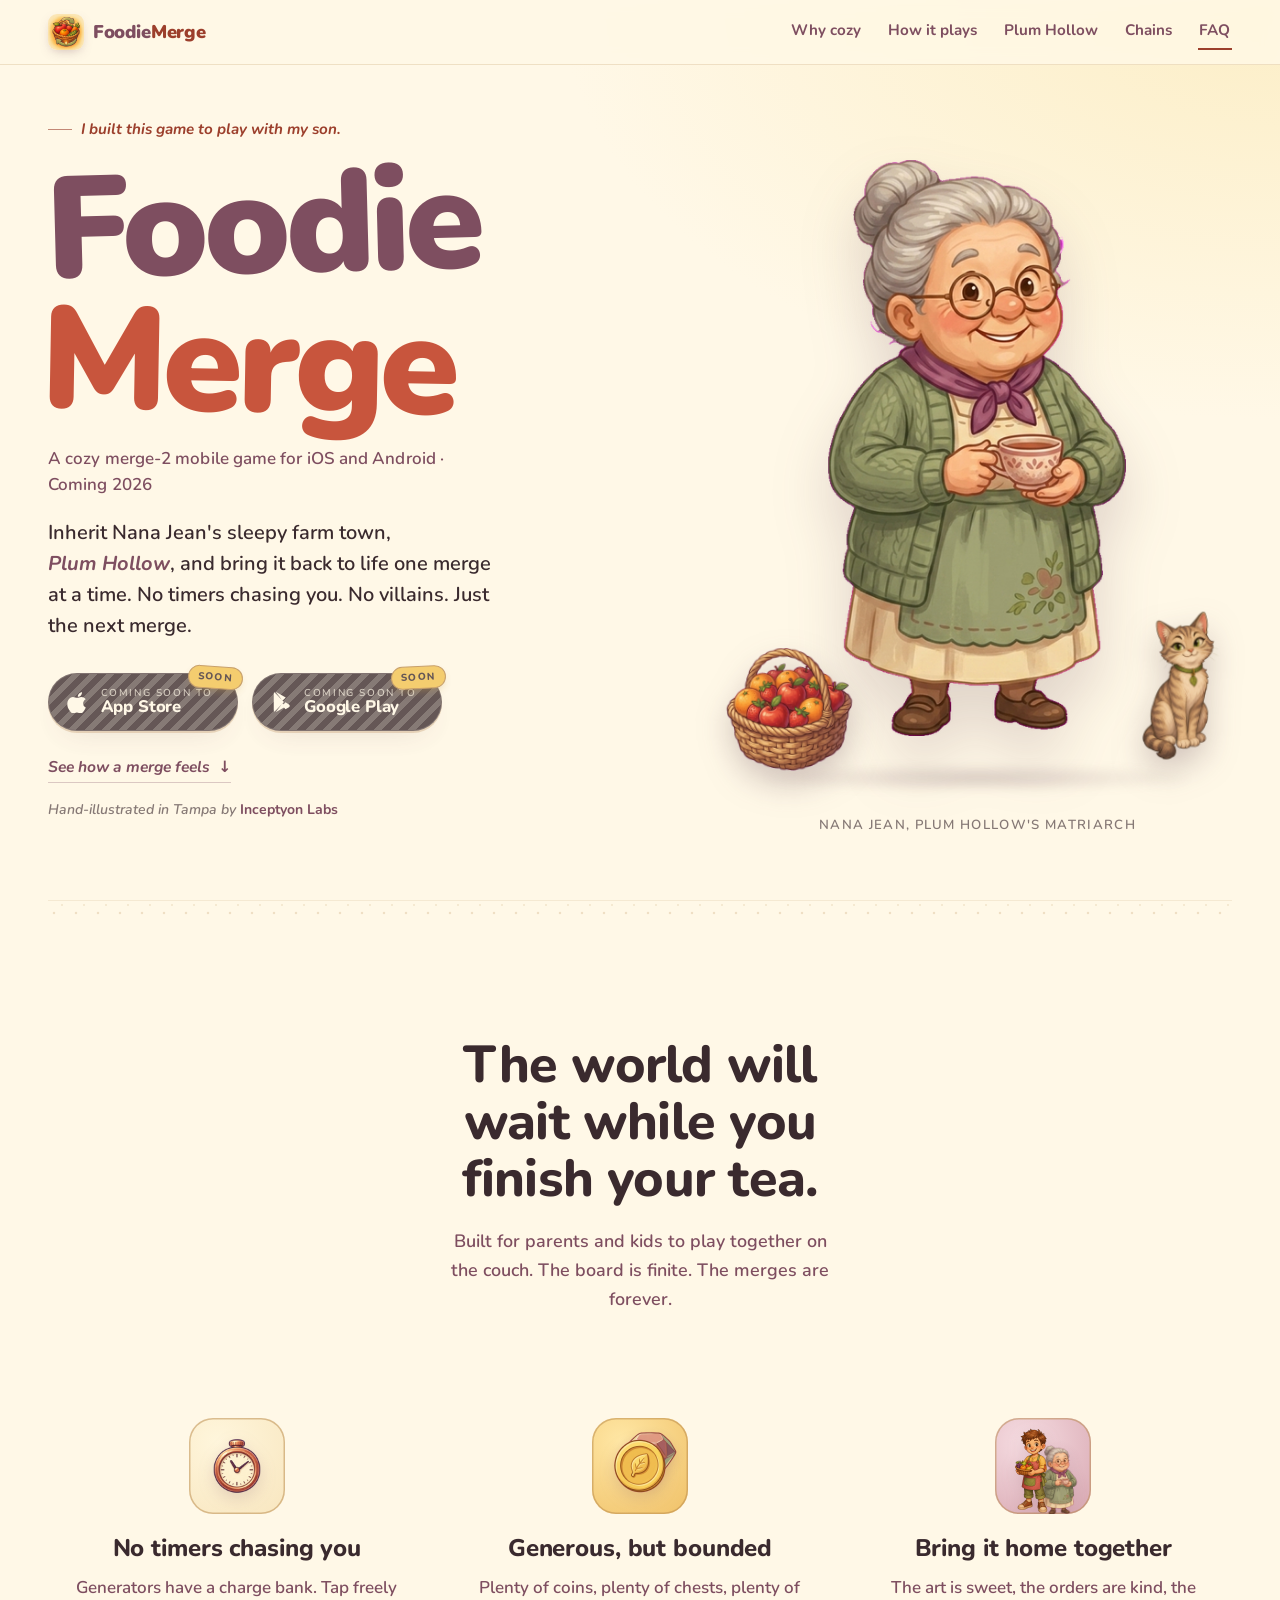
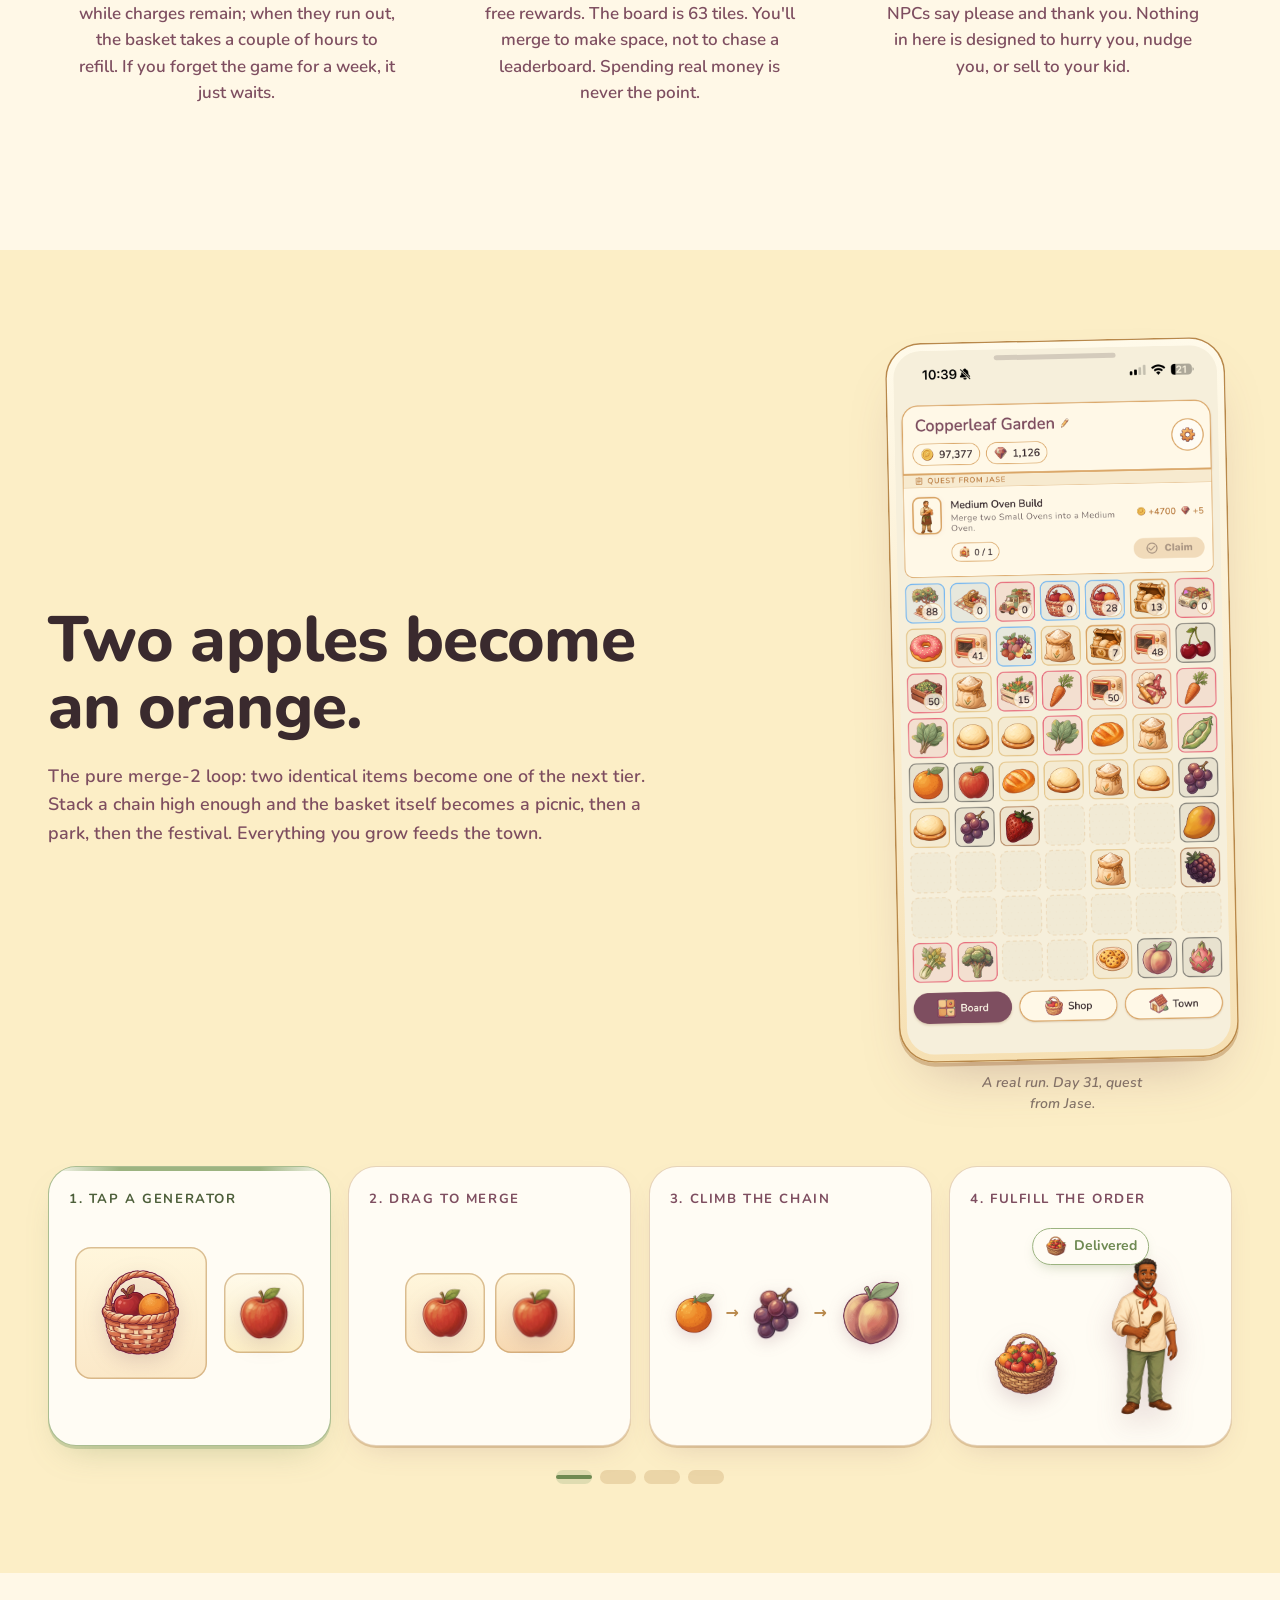
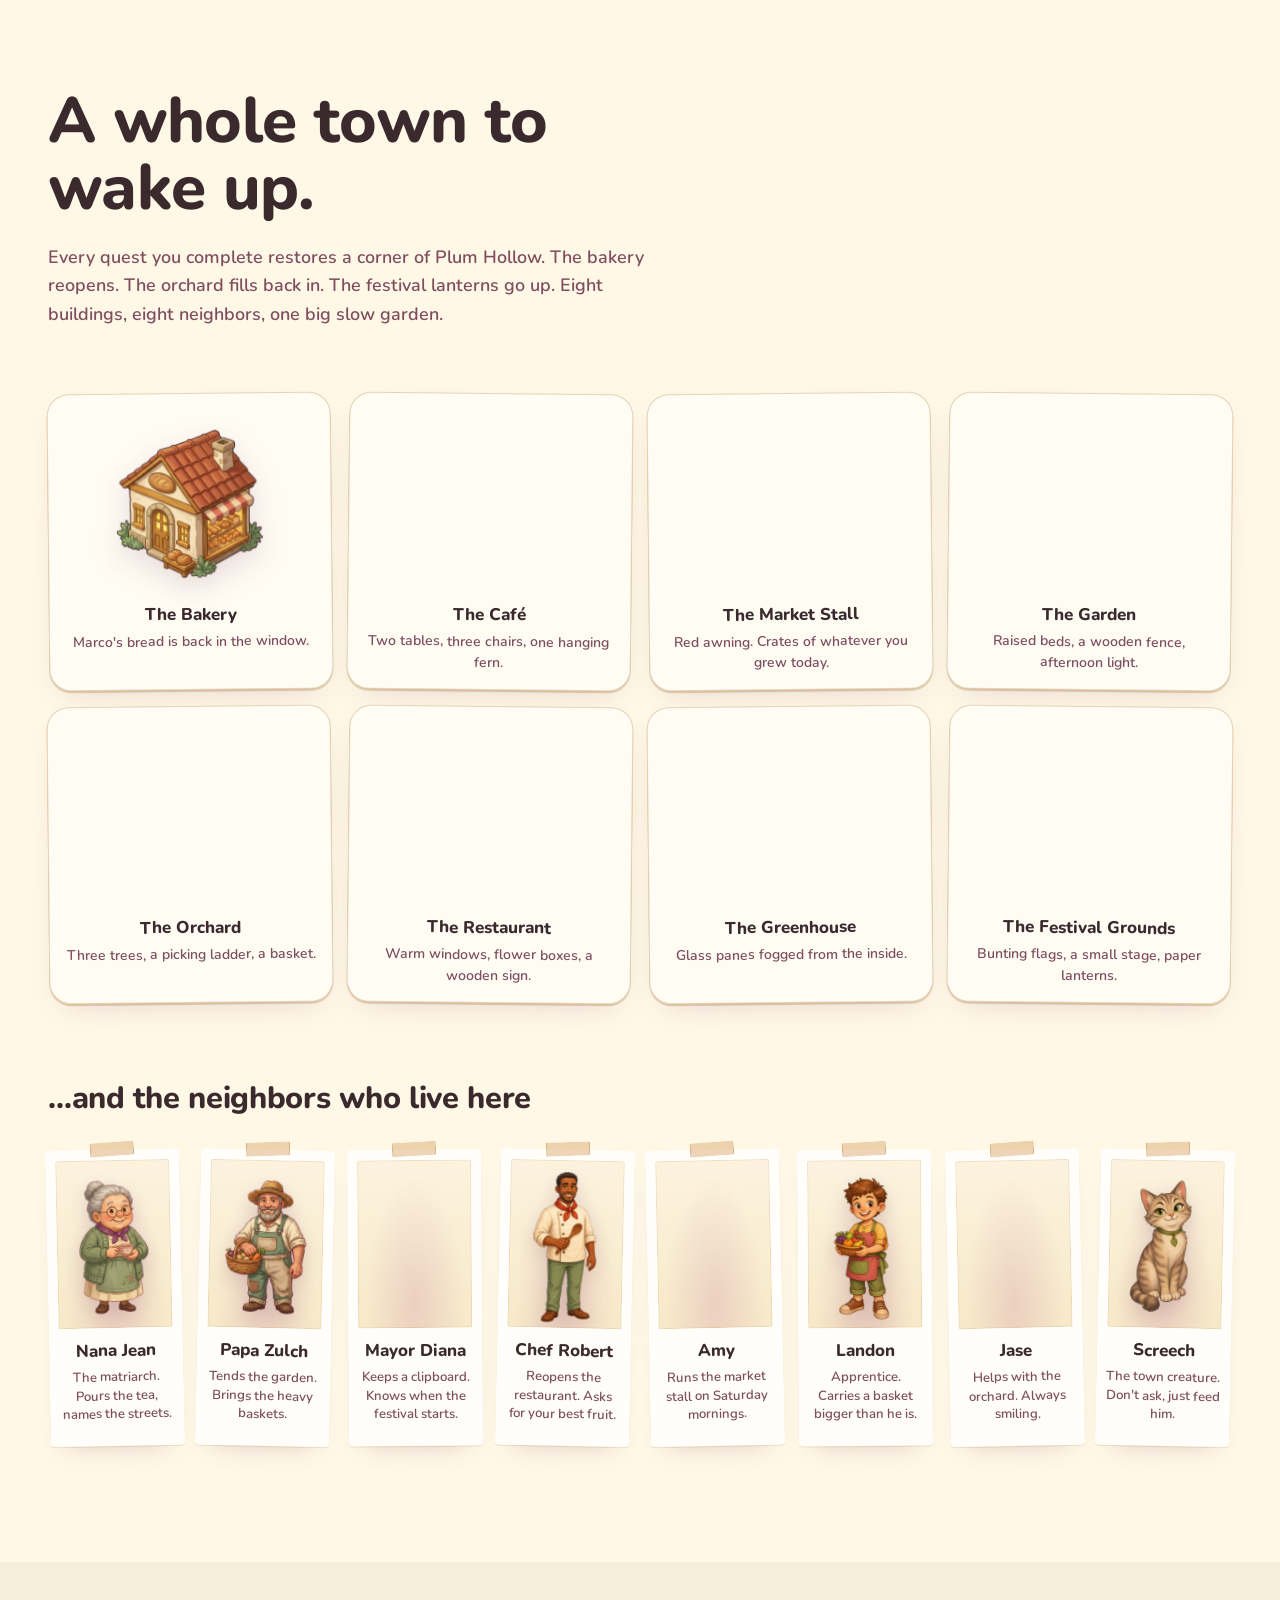
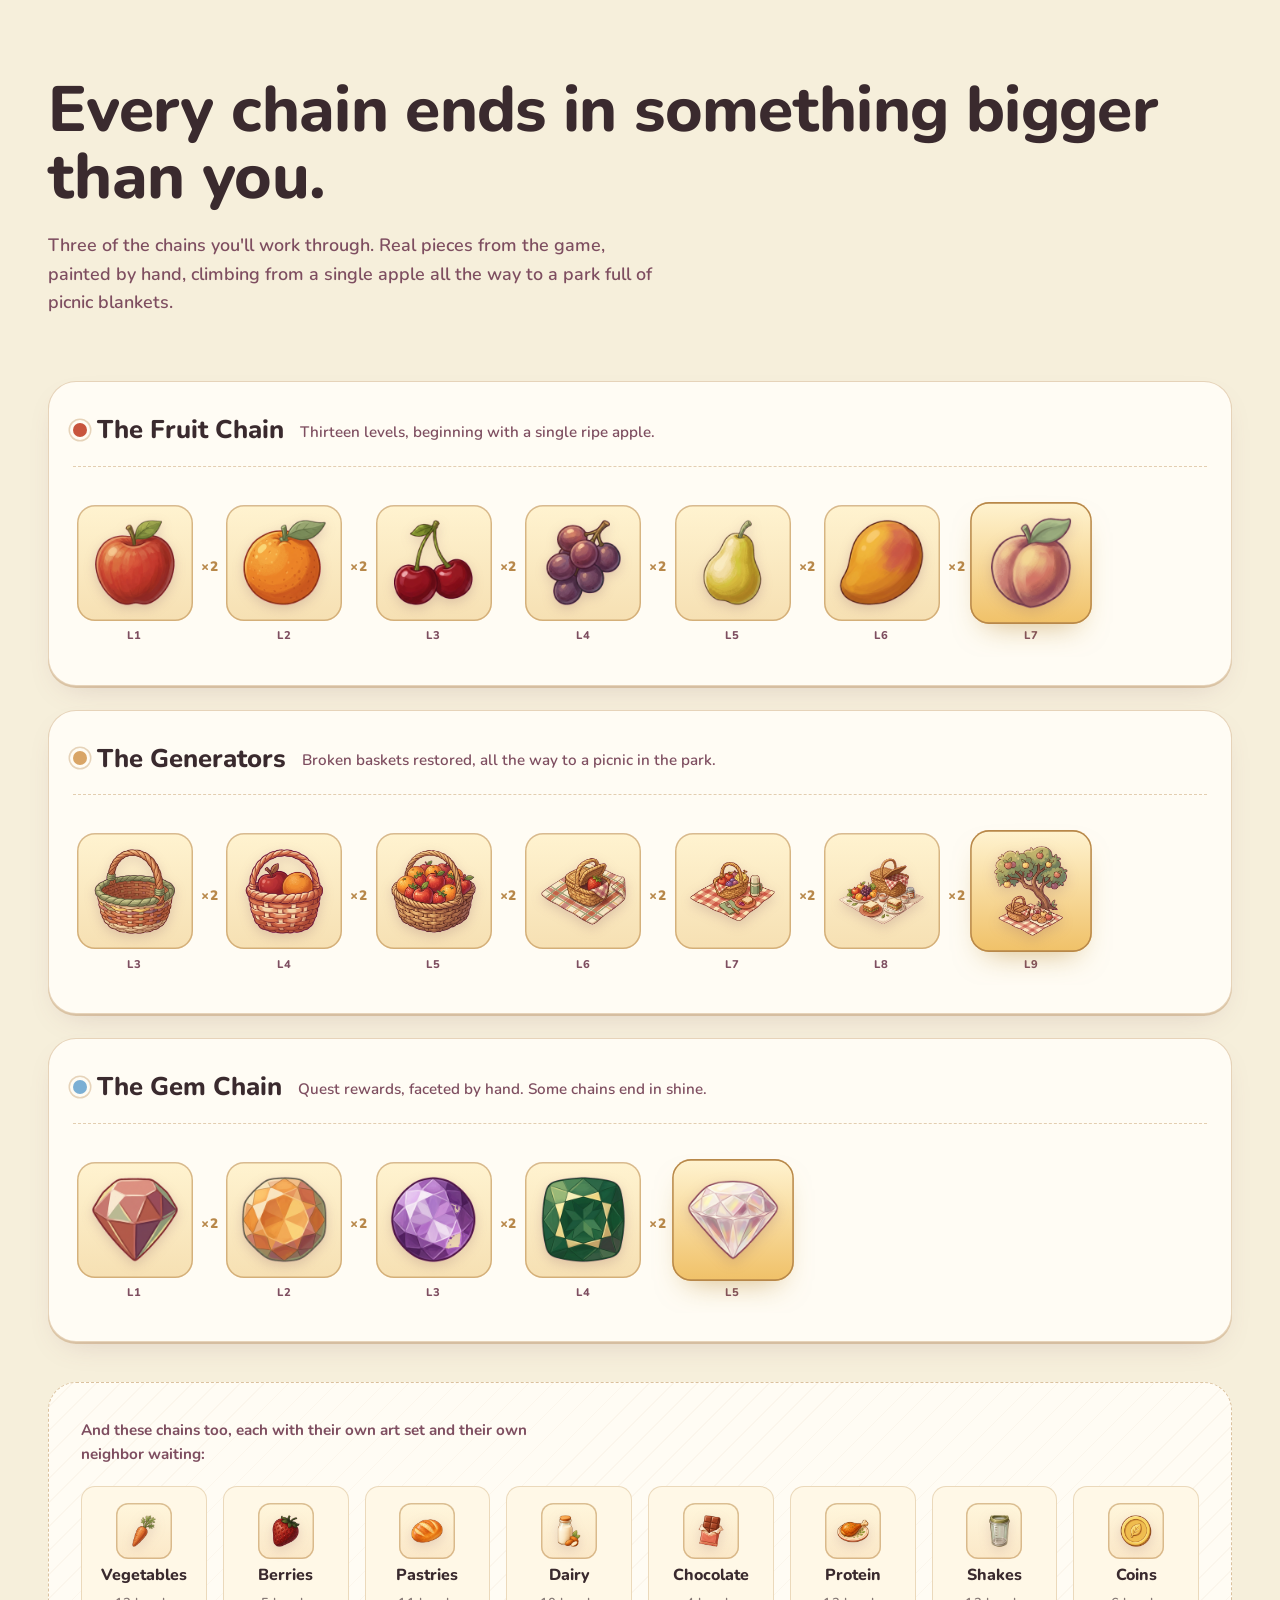
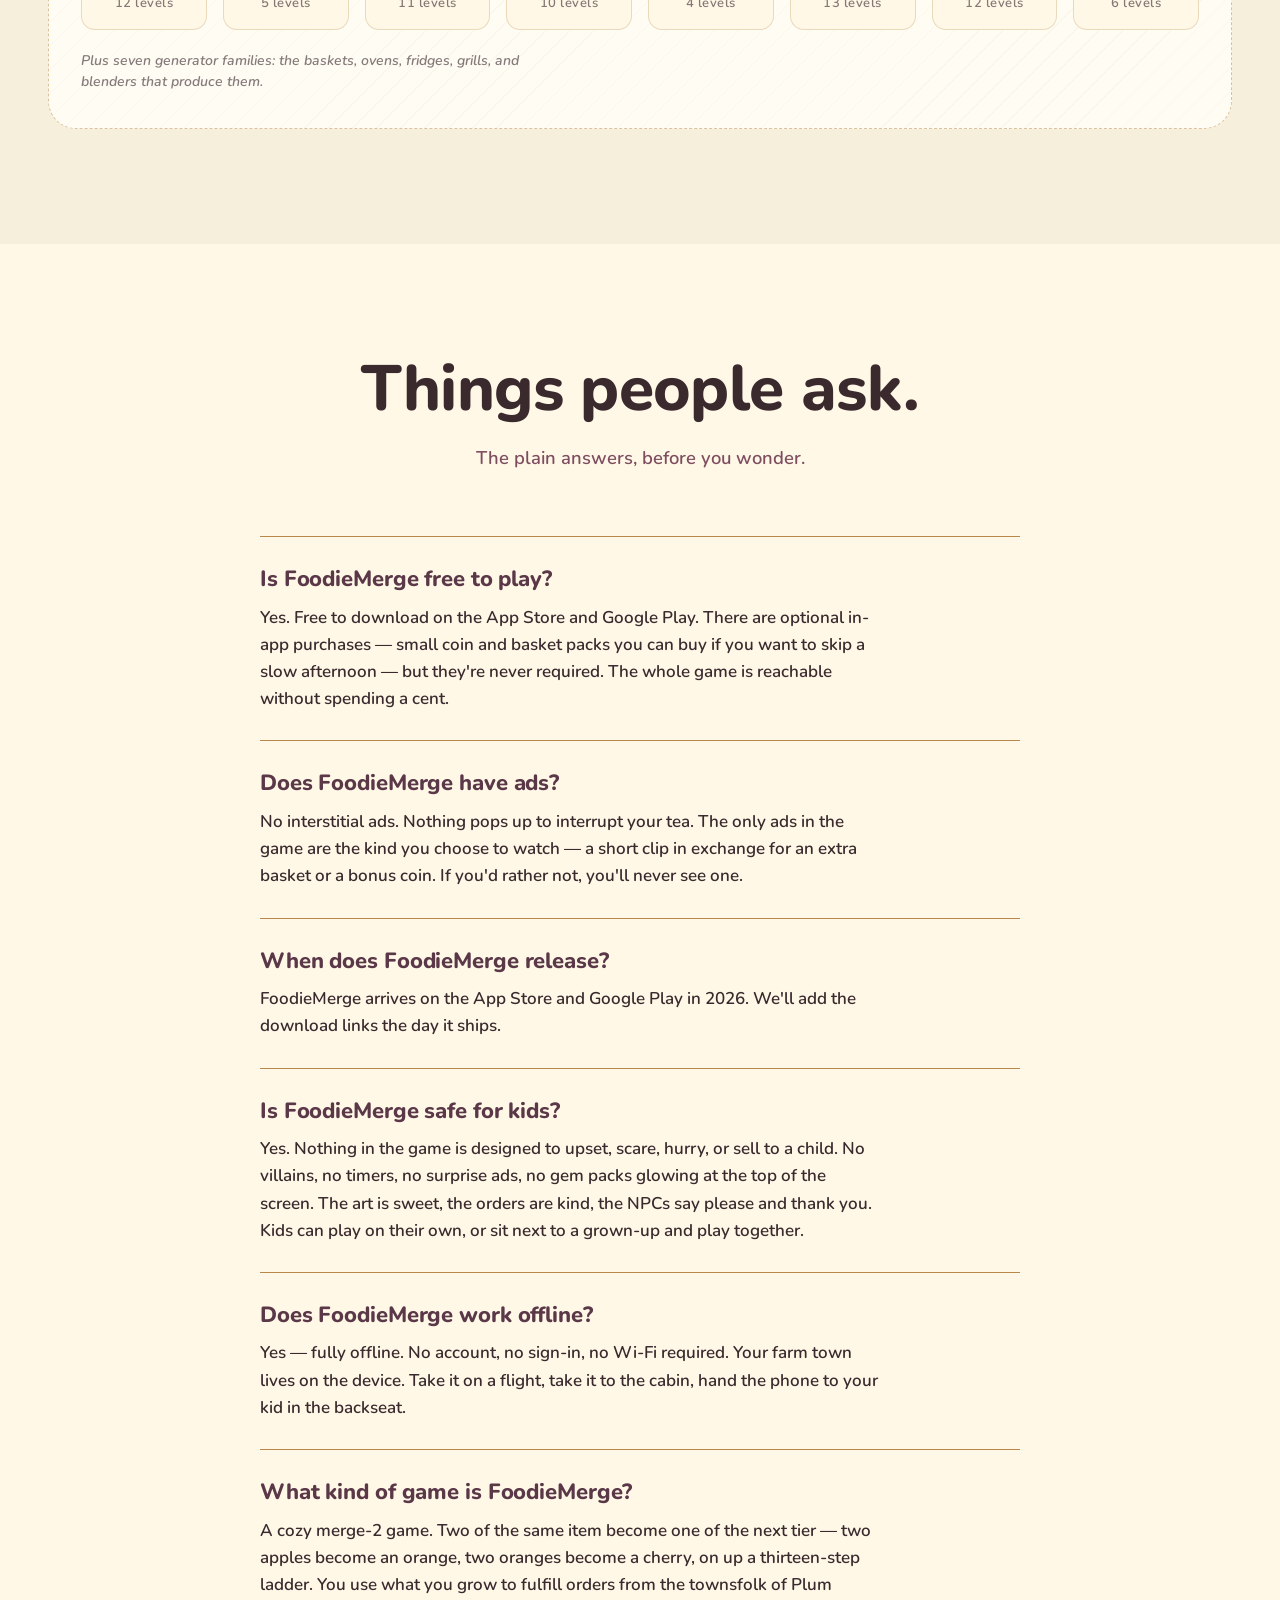
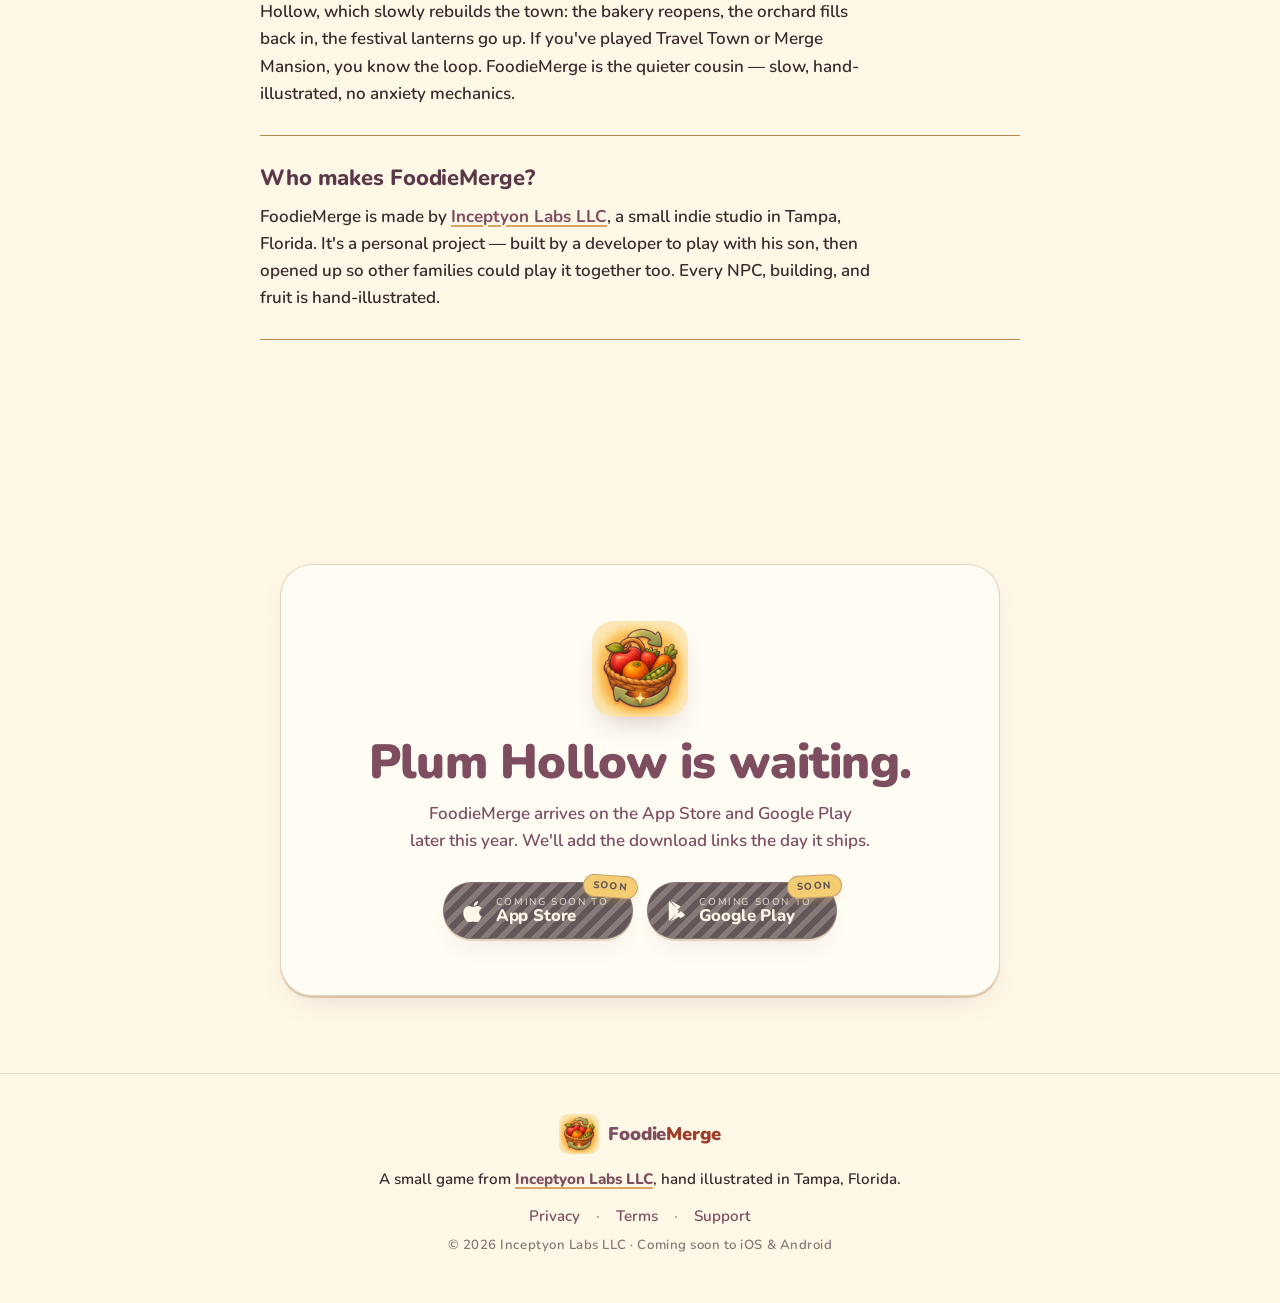
==== commit 411a511a: "refactor: rebrand wordmark from Foody to Foodie Updates wordmark display text and CSS class names ac" ====
--- a/index.html
+++ b/index.html
@@ -4,47 +4,50 @@
     <meta charset="utf-8" />
     <meta name="viewport" content="width=device-width, initial-scale=1, viewport-fit=cover" />
     <meta name="theme-color" content="#FFF8E7" />
-    <title>FoodyMerge · A cozy farm-town merge game</title>
+    <title>FoodieMerge · A cozy farm-town merge game</title>
     <meta
       name="description"
-      content="A cozy merge-2 mobile game for iOS and Android from Inceptyon Labs. Inherit Nana Jean's sleepy farm town, Plum Hollow, and rebuild it one merge at a time. No timers, no ads. Coming 2026."
+      content="A cozy merge-2 mobile game for iOS and Android from Inceptyon Labs. Inherit Nana Jean's sleepy farm town, Plum Hollow, and rebuild it one merge at a time. No surprise ads, no pressure. Coming 2026."
     />
     <meta name="author" content="Inceptyon Labs LLC" />
-    <link rel="canonical" href="https://foodymerge.com/" />
+    <link rel="canonical" href="https://foodiemerge.com/" />
 
     <!-- Open Graph -->
     <meta property="og:type" content="website" />
-    <meta property="og:url" content="https://foodymerge.com/" />
-    <meta property="og:site_name" content="FoodyMerge" />
+    <meta property="og:url" content="https://foodiemerge.com/" />
+    <meta property="og:site_name" content="FoodieMerge" />
     <meta property="og:locale" content="en_US" />
-    <meta property="og:title" content="FoodyMerge · A cozy farm-town merge game" />
+    <meta property="og:title" content="FoodieMerge · A cozy farm-town merge game" />
     <meta
       property="og:description"
       content="A cozy merge-2 mobile game for iOS and Android. Inherit Nana Jean's sleepy farm town and rebuild it one merge at a time. Coming 2026."
     />
-    <meta property="og:image" content="https://foodymerge.com/assets/og.png" />
+    <meta property="og:image" content="https://foodiemerge.com/assets/og.png" />
     <meta property="og:image:width" content="1200" />
     <meta property="og:image:height" content="630" />
     <meta
       property="og:image:alt"
-      content="The FoodyMerge wordmark on a sun-warmed cream background, with Nana Jean and painted fruit illustrations"
+      content="The FoodieMerge wordmark on a sun-warmed cream background, with Nana Jean and painted fruit illustrations"
     />
 
     <!-- Twitter -->
     <meta name="twitter:card" content="summary_large_image" />
-    <meta name="twitter:title" content="FoodyMerge · A cozy farm-town merge game" />
+    <meta name="twitter:title" content="FoodieMerge · A cozy farm-town merge game" />
     <meta
       name="twitter:description"
       content="A cozy merge-2 mobile game for iOS and Android. Inherit Nana Jean's sleepy farm town and rebuild it one merge at a time. Coming 2026."
     />
-    <meta name="twitter:image" content="https://foodymerge.com/assets/og.png" />
+    <meta name="twitter:image" content="https://foodiemerge.com/assets/og.png" />
     <meta
       name="twitter:image:alt"
-      content="The FoodyMerge wordmark on a sun-warmed cream background, with Nana Jean and painted fruit illustrations"
+      content="The FoodieMerge wordmark on a sun-warmed cream background, with Nana Jean and painted fruit illustrations"
     />
 
-    <link rel="icon" href="assets/ui/app_icon.png" type="image/png" />
-    <link rel="apple-touch-icon" href="assets/ui/app_icon.png" />
+    <link rel="icon" type="image/png" sizes="32x32" href="/assets/favicons/icon-32.png" />
+    <link rel="icon" type="image/png" sizes="16x16" href="/assets/favicons/icon-16.png" />
+    <link rel="icon" type="image/png" sizes="192x192" href="/assets/favicons/icon-192.png" />
+    <link rel="icon" type="image/png" sizes="512x512" href="/assets/favicons/icon-512.png" />
+    <link rel="apple-touch-icon" sizes="180x180" href="/assets/favicons/icon-180.png" />
 
     <link rel="preconnect" href="https://fonts.googleapis.com" />
     <link rel="preconnect" href="https://fonts.gstatic.com" crossorigin />
@@ -61,29 +64,29 @@
         "@graph": [
           {
             "@type": "VideoGame",
-            "@id": "https://foodymerge.com/#game",
-            "name": "FoodyMerge",
-            "alternateName": "Foody Merge",
-            "url": "https://foodymerge.com/",
-            "image": "https://foodymerge.com/assets/ui/app_icon.png",
-            "description": "A cozy merge-2 mobile game. Inherit Nana Jean's sleepy farm town, Plum Hollow, and rebuild it one merge at a time. No timers, no villains, no anxiety mechanics.",
+            "@id": "https://foodiemerge.com/#game",
+            "name": "FoodieMerge",
+            "alternateName": "Foodie Merge",
+            "url": "https://foodiemerge.com/",
+            "image": "https://foodiemerge.com/assets/ui/app_icon.png",
+            "description": "A cozy merge-2 mobile game. Inherit Nana Jean's sleepy farm town, Plum Hollow, and rebuild it one merge at a time. No surprise ads, no villains, no anxiety mechanics.",
             "genre": ["Cozy game", "Merge", "Casual", "Family"],
             "gamePlatform": ["iOS", "Android"],
             "applicationCategory": "GameApplication",
             "operatingSystem": ["iOS", "Android"],
             "contentRating": "Everyone",
             "inLanguage": "en",
-            "publisher": { "@id": "https://foodymerge.com/#publisher" },
-            "author": { "@id": "https://foodymerge.com/#publisher" },
+            "publisher": { "@id": "https://foodiemerge.com/#publisher" },
+            "author": { "@id": "https://foodiemerge.com/#publisher" },
             "datePublished": "2026",
             "releaseNotes": "Coming soon to App Store and Google Play."
           },
           {
             "@type": "Organization",
-            "@id": "https://foodymerge.com/#publisher",
+            "@id": "https://foodiemerge.com/#publisher",
             "name": "Inceptyon Labs LLC",
             "url": "https://inceptyon.com/",
-            "logo": "https://foodymerge.com/assets/ui/app_icon.png",
+            "logo": "https://foodiemerge.com/assets/ui/app_icon.png",
             "address": {
               "@type": "PostalAddress",
               "addressLocality": "Tampa",
@@ -93,27 +96,27 @@
           },
           {
             "@type": "WebSite",
-            "@id": "https://foodymerge.com/#site",
-            "url": "https://foodymerge.com/",
-            "name": "FoodyMerge",
-            "publisher": { "@id": "https://foodymerge.com/#publisher" },
+            "@id": "https://foodiemerge.com/#site",
+            "url": "https://foodiemerge.com/",
+            "name": "FoodieMerge",
+            "publisher": { "@id": "https://foodiemerge.com/#publisher" },
             "inLanguage": "en"
           },
           {
             "@type": "FAQPage",
-            "@id": "https://foodymerge.com/#faq",
+            "@id": "https://foodiemerge.com/#faq",
             "mainEntity": [
               {
                 "@type": "Question",
-                "name": "Is FoodyMerge free to play?",
+                "name": "Is FoodieMerge free to play?",
                 "acceptedAnswer": {
                   "@type": "Answer",
-                  "text": "Yes. FoodyMerge is free to download on the App Store and Google Play. There are optional in-app purchases (small coin and basket packs) but they are never required. The whole game is reachable without spending a cent."
+                  "text": "Yes. FoodieMerge is free to download on the App Store and Google Play. There are optional in-app purchases (small coin and basket packs) but they are never required. The whole game is reachable without spending a cent."
                 }
               },
               {
                 "@type": "Question",
-                "name": "Does FoodyMerge have ads?",
+                "name": "Does FoodieMerge have ads?",
                 "acceptedAnswer": {
                   "@type": "Answer",
                   "text": "No interstitial ads. Nothing pops up to interrupt play. The only ads in the game are opt-in rewarded ads: you can choose to watch a short clip in exchange for an extra basket or a bonus coin. If you'd rather not, you will never see one."
@@ -121,15 +124,15 @@
               },
               {
                 "@type": "Question",
-                "name": "When does FoodyMerge release?",
+                "name": "When does FoodieMerge release?",
                 "acceptedAnswer": {
                   "@type": "Answer",
-                  "text": "FoodyMerge arrives on the App Store and Google Play in 2026. Download links will be added the day it ships."
+                  "text": "FoodieMerge arrives on the App Store and Google Play in 2026. Download links will be added the day it ships."
                 }
               },
               {
                 "@type": "Question",
-                "name": "Is FoodyMerge safe for kids?",
+                "name": "Is FoodieMerge safe for kids?",
                 "acceptedAnswer": {
                   "@type": "Answer",
                   "text": "Yes. Nothing in the game is designed to upset, scare, hurry, or sell to a child. There are no villains, no timers, no surprise ads, and no gem packs displayed in the UI. The art is hand-illustrated, the orders are gentle, and the game is designed for parents and kids to play together."
@@ -137,26 +140,26 @@
               },
               {
                 "@type": "Question",
-                "name": "Does FoodyMerge work offline?",
+                "name": "Does FoodieMerge work offline?",
                 "acceptedAnswer": {
                   "@type": "Answer",
-                  "text": "Yes. FoodyMerge is a fully offline game. No account is required, no sign-in, and no Wi-Fi. Save data lives on the device."
+                  "text": "Yes. FoodieMerge is a fully offline game. No account is required, no sign-in, and no Wi-Fi. Save data lives on the device."
                 }
               },
               {
                 "@type": "Question",
-                "name": "What kind of game is FoodyMerge?",
+                "name": "What kind of game is FoodieMerge?",
                 "acceptedAnswer": {
                   "@type": "Answer",
-                  "text": "FoodyMerge is a cozy merge-2 mobile game in the same genre as Travel Town and Merge Mansion. Players combine two identical items to create one of the next tier, climbing chains of fruit, vegetables, gems, and generators. Items are used to fulfill orders from the townsfolk of Plum Hollow, which slowly rebuilds the town. The design emphasizes slow, no-pressure play with no timers and no anxiety mechanics."
+                  "text": "FoodieMerge is a cozy merge-2 mobile game in the same genre as Travel Town and Merge Mansion. Players combine two identical items to create one of the next tier, climbing chains of fruit, vegetables, gems, and generators. Items are used to fulfill orders from the townsfolk of Plum Hollow, which slowly rebuilds the town. The design emphasizes slow, no-pressure play with no timers and no anxiety mechanics."
                 }
               },
               {
                 "@type": "Question",
-                "name": "Who makes FoodyMerge?",
+                "name": "Who makes FoodieMerge?",
                 "acceptedAnswer": {
                   "@type": "Answer",
-                  "text": "FoodyMerge is made by Inceptyon Labs LLC, a small indie studio in Tampa, Florida. It is a personal project, built by a developer to play with his son. All NPCs, buildings, and items are hand-illustrated."
+                  "text": "FoodieMerge is made by Inceptyon Labs LLC, a small indie studio in Tampa, Florida. It is a personal project, built by a developer to play with his son. All NPCs, buildings, and items are hand-illustrated."
                 }
               }
             ]
@@ -170,7 +173,7 @@
     <a class="skip-link" href="#main">Skip to content</a>
 
     <header class="topbar" aria-label="Site header">
-      <a class="lockup" href="#top" aria-label="FoodyMerge home">
+      <a class="lockup" href="#top" aria-label="FoodieMerge home">
         <img decoding="async" loading="lazy"
           src="assets/ui/app_icon.png"
           alt=""
@@ -180,7 +183,7 @@
           height="40"
         />
         <span class="lockup__text">
-          <span class="lockup__foody">Foody</span><span class="lockup__merge">Merge</span>
+          <span class="lockup__foodie">Foodie</span><span class="lockup__merge">Merge</span>
         </span>
       </a>
       <nav class="topbar__nav" aria-label="Page sections">
@@ -199,7 +202,7 @@
           <div class="hero__copy">
             <p class="hero__kicker">I built this game to play with my son.</p>
             <h1 id="hero-title" class="hero__title">
-              <span class="hero__title-foody">Foody</span><wbr /><span class="hero__title-merge">Merge</span>
+              <span class="hero__title-foodie">Foodie</span><wbr /><span class="hero__title-merge">Merge</span>
             </h1>
             <p class="hero__subtitle">
               A cozy merge-2 mobile game for iOS and Android · Coming 2026
@@ -369,7 +372,7 @@
             <div class="play__shot-frame">
               <img decoding="async"
                 src="assets/screenshots/board_day_31.png"
-                alt="The FoodyMerge board on day 31. A 7-column grid half full of items: apple and pear trees, fruit baskets, a quest from Jase to build a Medium Oven, 97,377 coins and 1,126 gems in the wallet, a strawberry and a dragon fruit in the lower rows, three empty dashed tiles."
+                alt="The FoodieMerge board on day 31. A 7-column grid half full of items: apple and pear trees, fruit baskets, a quest from Jase to build a Medium Oven, 97,377 coins and 1,126 gems in the wallet, a strawberry and a dragon fruit in the lower rows, three empty dashed tiles."
                 width="540"
                 height="1170"
                 loading="lazy"
@@ -768,7 +771,7 @@
 
         <dl class="faq__list">
           <div class="faq__item">
-            <dt class="faq__q">Is FoodyMerge free to play?</dt>
+            <dt class="faq__q">Is FoodieMerge free to play?</dt>
             <dd class="faq__a">
               Yes. Free to download on the App Store and Google Play. There are
               optional in-app purchases &mdash; small coin and basket packs you
@@ -779,7 +782,7 @@
           </div>
 
           <div class="faq__item">
-            <dt class="faq__q">Does FoodyMerge have ads?</dt>
+            <dt class="faq__q">Does FoodieMerge have ads?</dt>
             <dd class="faq__a">
               No interstitial ads. Nothing pops up to interrupt your tea. The
               only ads in the game are the kind you choose to watch &mdash; a
@@ -789,15 +792,15 @@
           </div>
 
           <div class="faq__item">
-            <dt class="faq__q">When does FoodyMerge release?</dt>
+            <dt class="faq__q">When does FoodieMerge release?</dt>
             <dd class="faq__a">
-              FoodyMerge arrives on the App Store and Google Play in 2026.
+              FoodieMerge arrives on the App Store and Google Play in 2026.
               We'll add the download links the day it ships.
             </dd>
           </div>
 
           <div class="faq__item">
-            <dt class="faq__q">Is FoodyMerge safe for kids?</dt>
+            <dt class="faq__q">Is FoodieMerge safe for kids?</dt>
             <dd class="faq__a">
               Yes. Nothing in the game is designed to upset, scare, hurry, or
               sell to a child. No villains, no timers, no surprise ads, no
@@ -809,7 +812,7 @@
           </div>
 
           <div class="faq__item">
-            <dt class="faq__q">Does FoodyMerge work offline?</dt>
+            <dt class="faq__q">Does FoodieMerge work offline?</dt>
             <dd class="faq__a">
               Yes &mdash; fully offline. No account, no sign-in, no Wi-Fi
               required. Your farm town lives on the device. Take it on a
@@ -819,7 +822,7 @@
           </div>
 
           <div class="faq__item">
-            <dt class="faq__q">What kind of game is FoodyMerge?</dt>
+            <dt class="faq__q">What kind of game is FoodieMerge?</dt>
             <dd class="faq__a">
               A cozy merge-2 game. Two of the same item become one of the
               next tier &mdash; two apples become an orange, two oranges
@@ -828,15 +831,15 @@
               which slowly rebuilds the town: the bakery reopens, the
               orchard fills back in, the festival lanterns go up. If you've
               played Travel Town or Merge Mansion, you know the loop.
-              FoodyMerge is the quieter cousin &mdash; slow, hand-illustrated,
+              FoodieMerge is the quieter cousin &mdash; slow, hand-illustrated,
               no anxiety mechanics.
             </dd>
           </div>
 
           <div class="faq__item">
-            <dt class="faq__q">Who makes FoodyMerge?</dt>
+            <dt class="faq__q">Who makes FoodieMerge?</dt>
             <dd class="faq__a">
-              FoodyMerge is made by
+              FoodieMerge is made by
               <a href="https://inceptyon.com/" rel="noopener"><strong>Inceptyon Labs LLC</strong></a>,
               a small indie studio in Tampa, Florida. It's a personal
               project &mdash; built by a developer to play with his son, then
@@ -855,7 +858,7 @@
             Plum Hollow is waiting.
           </h2>
           <p class="closing__copy">
-            FoodyMerge arrives on the App Store and Google Play later this year.
+            FoodieMerge arrives on the App Store and Google Play later this year.
             We'll add the download links the day it ships.
           </p>
           <div class="storefront storefront--closing" role="group" aria-label="Coming soon to mobile">
@@ -895,13 +898,21 @@
         <div class="footer__lockup">
           <img decoding="async" loading="lazy" src="assets/ui/app_icon.png" alt="" aria-hidden="true" width="40" height="40" />
           <span class="lockup__text">
-            <span class="lockup__foody">Foody</span><span class="lockup__merge">Merge</span>
+            <span class="lockup__foodie">Foodie</span><span class="lockup__merge">Merge</span>
           </span>
         </div>
         <p class="footer__line">
-          A small game from <strong>Inceptyon Labs LLC</strong>, hand illustrated in
-          Tampa, Florida.
+          A small game from
+          <a href="https://inceptyon.com/" rel="noopener"><strong>Inceptyon Labs LLC</strong></a>,
+          hand illustrated in Tampa, Florida.
         </p>
+        <nav class="footer__legal" aria-label="Legal">
+          <a href="/privacy/">Privacy</a>
+          <span aria-hidden="true">·</span>
+          <a href="/terms/">Terms</a>
+          <span aria-hidden="true">·</span>
+          <a href="/support/">Support</a>
+        </nav>
         <p class="footer__meta">© 2026 Inceptyon Labs LLC · Coming soon to iOS &amp; Android</p>
       </div>
     </footer>
--- a/styles.css
+++ b/styles.css
@@ -156,7 +156,7 @@
   font-size: 1.15rem;
   letter-spacing: -0.01em;
 }
-.lockup__foody {
+.lockup__foodie {
   color: var(--plum);
 }
 .lockup__merge {
@@ -237,7 +237,7 @@
   margin: 0 0 1.25rem;
   word-break: keep-all;
 }
-.hero__title-foody {
+.hero__title-foodie {
   color: var(--plum);
   display: inline-block;
   transform: rotate(-1.5deg);
@@ -1785,6 +1785,172 @@
   }
 }
 
+/* ---------- LEGAL / SUB-PAGES ---------- */
+.legal-page {
+  background: var(--canvas);
+  min-height: 100vh;
+}
+.legal {
+  padding: clamp(3rem, 7vw, 6rem) clamp(1rem, 4vw, 3rem) clamp(4rem, 8vw, 6rem);
+}
+.legal__inner {
+  max-width: 720px;
+  margin: 0 auto;
+}
+.legal__head {
+  margin-bottom: clamp(2.5rem, 5vw, 4rem);
+}
+.legal__kicker {
+  font-size: 0.8125rem;
+  font-weight: 700;
+  letter-spacing: 0.18em;
+  text-transform: uppercase;
+  color: var(--ink-soft);
+  margin: 0 0 0.75rem;
+}
+.legal__title {
+  font-size: clamp(2.25rem, 5vw, 3.5rem);
+  font-weight: 800;
+  line-height: 1.1;
+  color: var(--plum-deep);
+  margin: 0 0 0.75rem;
+  letter-spacing: -0.015em;
+}
+.legal__meta {
+  font-size: 0.95rem;
+  color: var(--ink-soft);
+  margin: 0;
+  line-height: 1.5;
+}
+.legal__meta a {
+  color: var(--plum);
+  text-decoration: underline;
+  text-decoration-thickness: 1.5px;
+  text-underline-offset: 3px;
+  text-decoration-color: var(--honey);
+}
+.legal__body {
+  font-size: 1.0625rem;
+  line-height: 1.65;
+  color: var(--ink);
+}
+.legal__body h2 {
+  font-size: clamp(1.375rem, 2.5vw, 1.625rem);
+  font-weight: 800;
+  color: var(--plum-deep);
+  margin: 2.5rem 0 1rem;
+  line-height: 1.25;
+  letter-spacing: -0.005em;
+}
+.legal__body h3 {
+  font-size: 1.125rem;
+  font-weight: 800;
+  color: var(--plum-deep);
+  margin: 1.75rem 0 0.625rem;
+  line-height: 1.3;
+}
+.legal__body p {
+  margin: 0 0 1rem;
+  max-width: 64ch;
+}
+.legal__body ul,
+.legal__body ol {
+  margin: 0 0 1.25rem;
+  padding-left: 1.5rem;
+  max-width: 64ch;
+}
+.legal__body li {
+  margin-bottom: 0.5rem;
+}
+.legal__body strong {
+  color: var(--plum-deep);
+  font-weight: 800;
+}
+.legal__body em {
+  color: var(--ink-soft);
+  font-style: italic;
+}
+.legal__body a {
+  color: var(--plum);
+  text-decoration: underline;
+  text-decoration-thickness: 1.5px;
+  text-underline-offset: 3px;
+  text-decoration-color: var(--honey);
+  transition: text-decoration-color 200ms cubic-bezier(0.22, 1, 0.36, 1);
+}
+.legal__body a:hover,
+.legal__body a:focus-visible {
+  text-decoration-color: var(--plum);
+}
+.legal__body table {
+  border-collapse: collapse;
+  margin: 1.5rem 0;
+  width: 100%;
+  font-size: 0.95rem;
+}
+.legal__body th,
+.legal__body td {
+  border: 1.5px solid var(--honey-edge);
+  padding: 0.625rem 0.875rem;
+  text-align: left;
+  vertical-align: top;
+}
+.legal__body th {
+  background: var(--canvas-warm);
+  font-weight: 700;
+  color: var(--plum-deep);
+}
+@media (max-width: 640px) {
+  .legal__body table {
+    font-size: 0.875rem;
+  }
+  .legal__body th,
+  .legal__body td {
+    padding: 0.5rem 0.625rem;
+  }
+}
+
+/* ---------- FOOTER LEGAL NAV ---------- */
+.footer__legal {
+  display: flex;
+  flex-wrap: wrap;
+  justify-content: center;
+  gap: 0.5rem 0.875rem;
+  align-items: center;
+  margin: 0.75rem 0 0.25rem;
+  font-size: 0.95rem;
+  font-weight: 600;
+}
+.footer__legal a {
+  color: var(--ink-soft);
+  text-decoration: none;
+  padding: 0.125rem 0.125rem;
+  transition: color 200ms cubic-bezier(0.22, 1, 0.36, 1);
+}
+.footer__legal a:hover,
+.footer__legal a:focus-visible {
+  color: var(--plum);
+  text-decoration: underline;
+  text-decoration-thickness: 1.5px;
+  text-underline-offset: 3px;
+  text-decoration-color: var(--honey);
+}
+.footer__legal span {
+  color: var(--honey-edge);
+}
+.footer__line a {
+  color: inherit;
+  text-decoration: underline;
+  text-decoration-thickness: 1.5px;
+  text-underline-offset: 3px;
+  text-decoration-color: var(--honey);
+  transition: text-decoration-color 200ms cubic-bezier(0.22, 1, 0.36, 1);
+}
+.footer__line a:hover,
+.footer__line a:focus-visible {
+  text-decoration-color: var(--plum);
+}
+
 /* ---------- FAQ ---------- */
 .faq {
   padding: clamp(4rem, 9vw, 7rem) clamp(1rem, 4vw, 3rem);
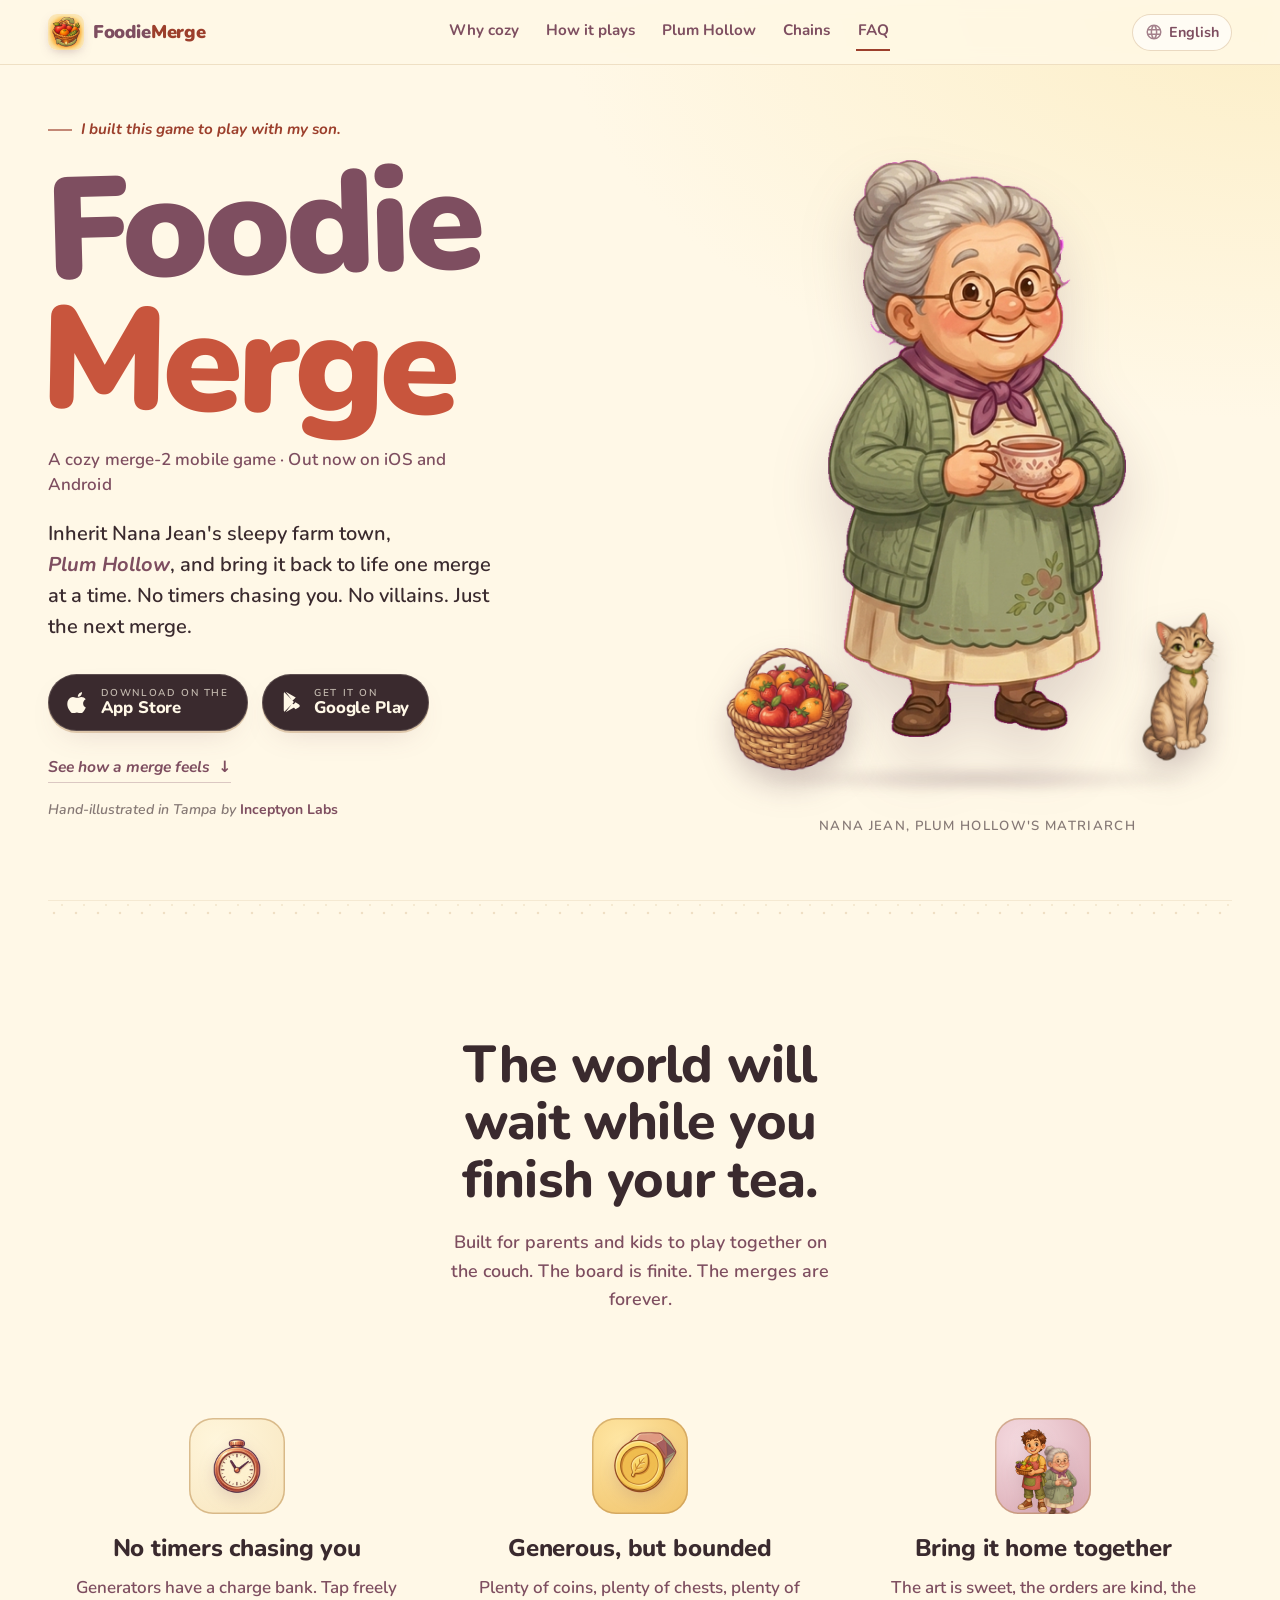
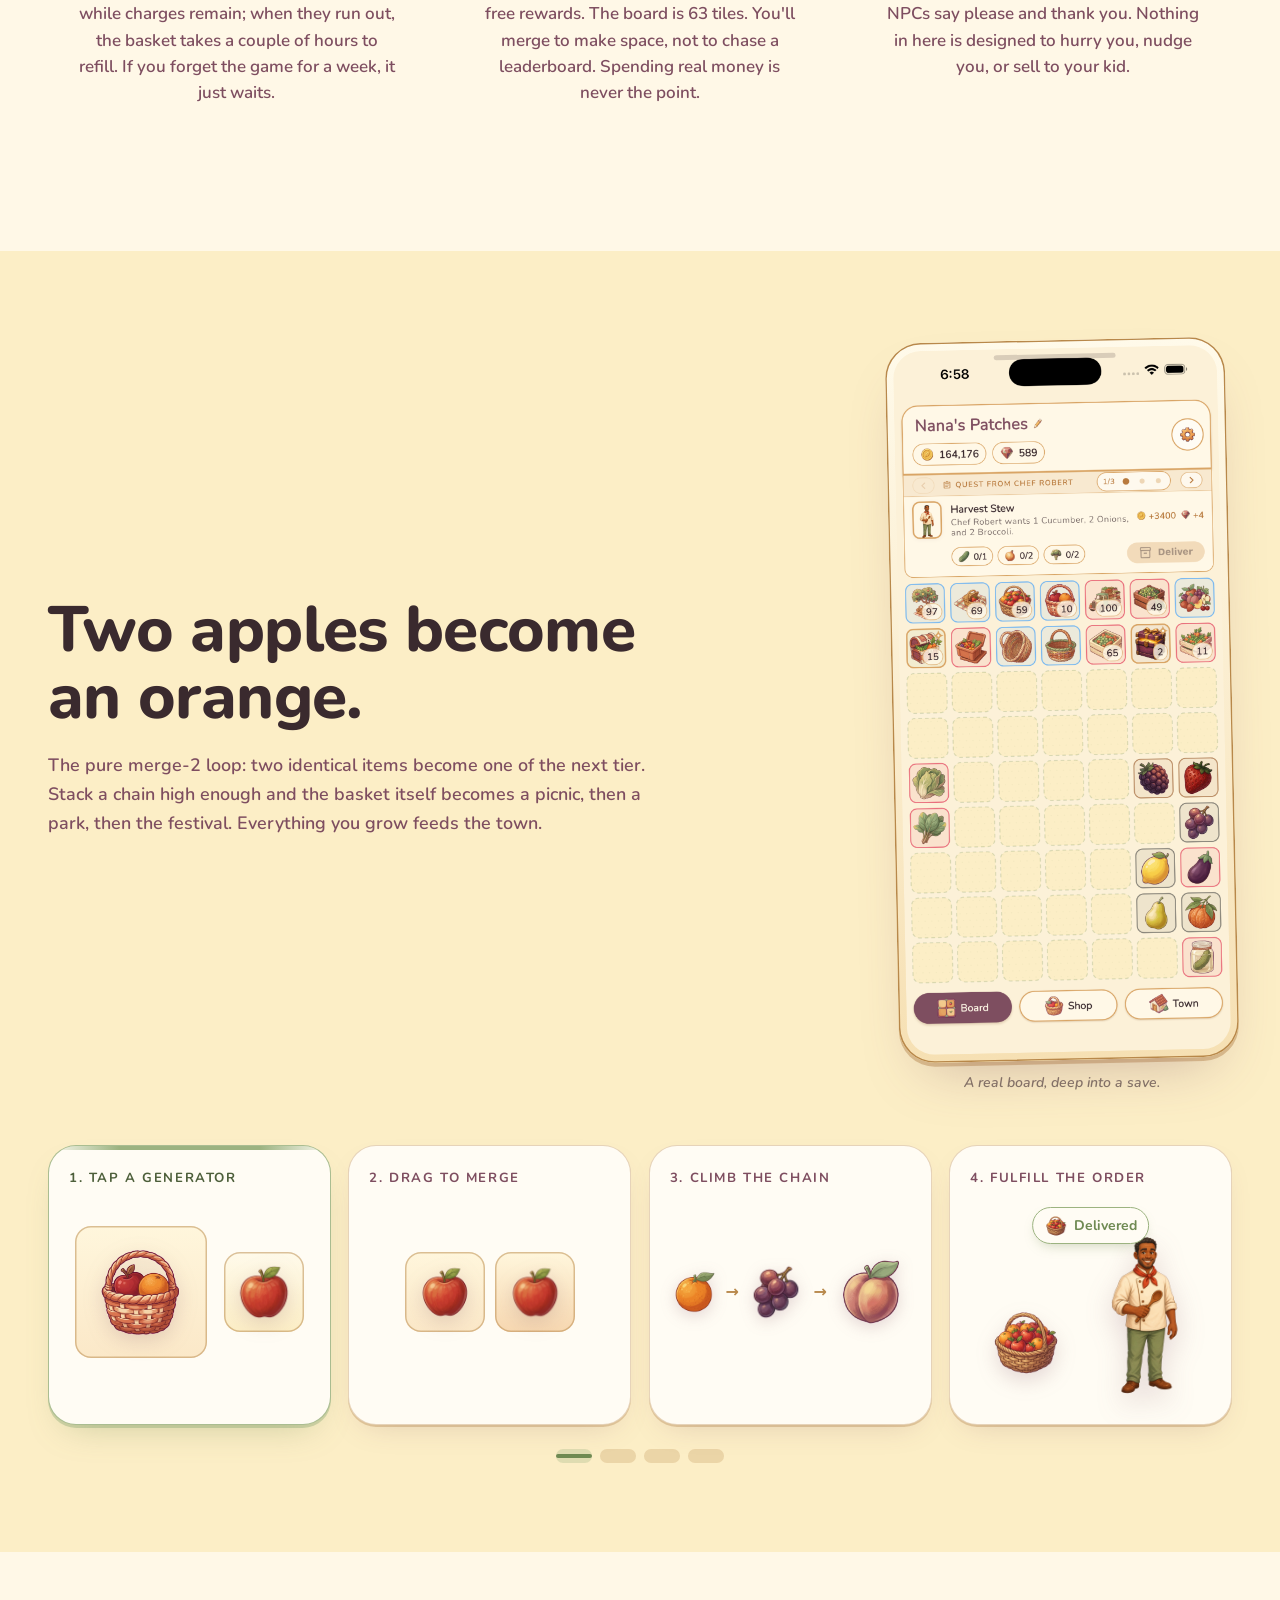
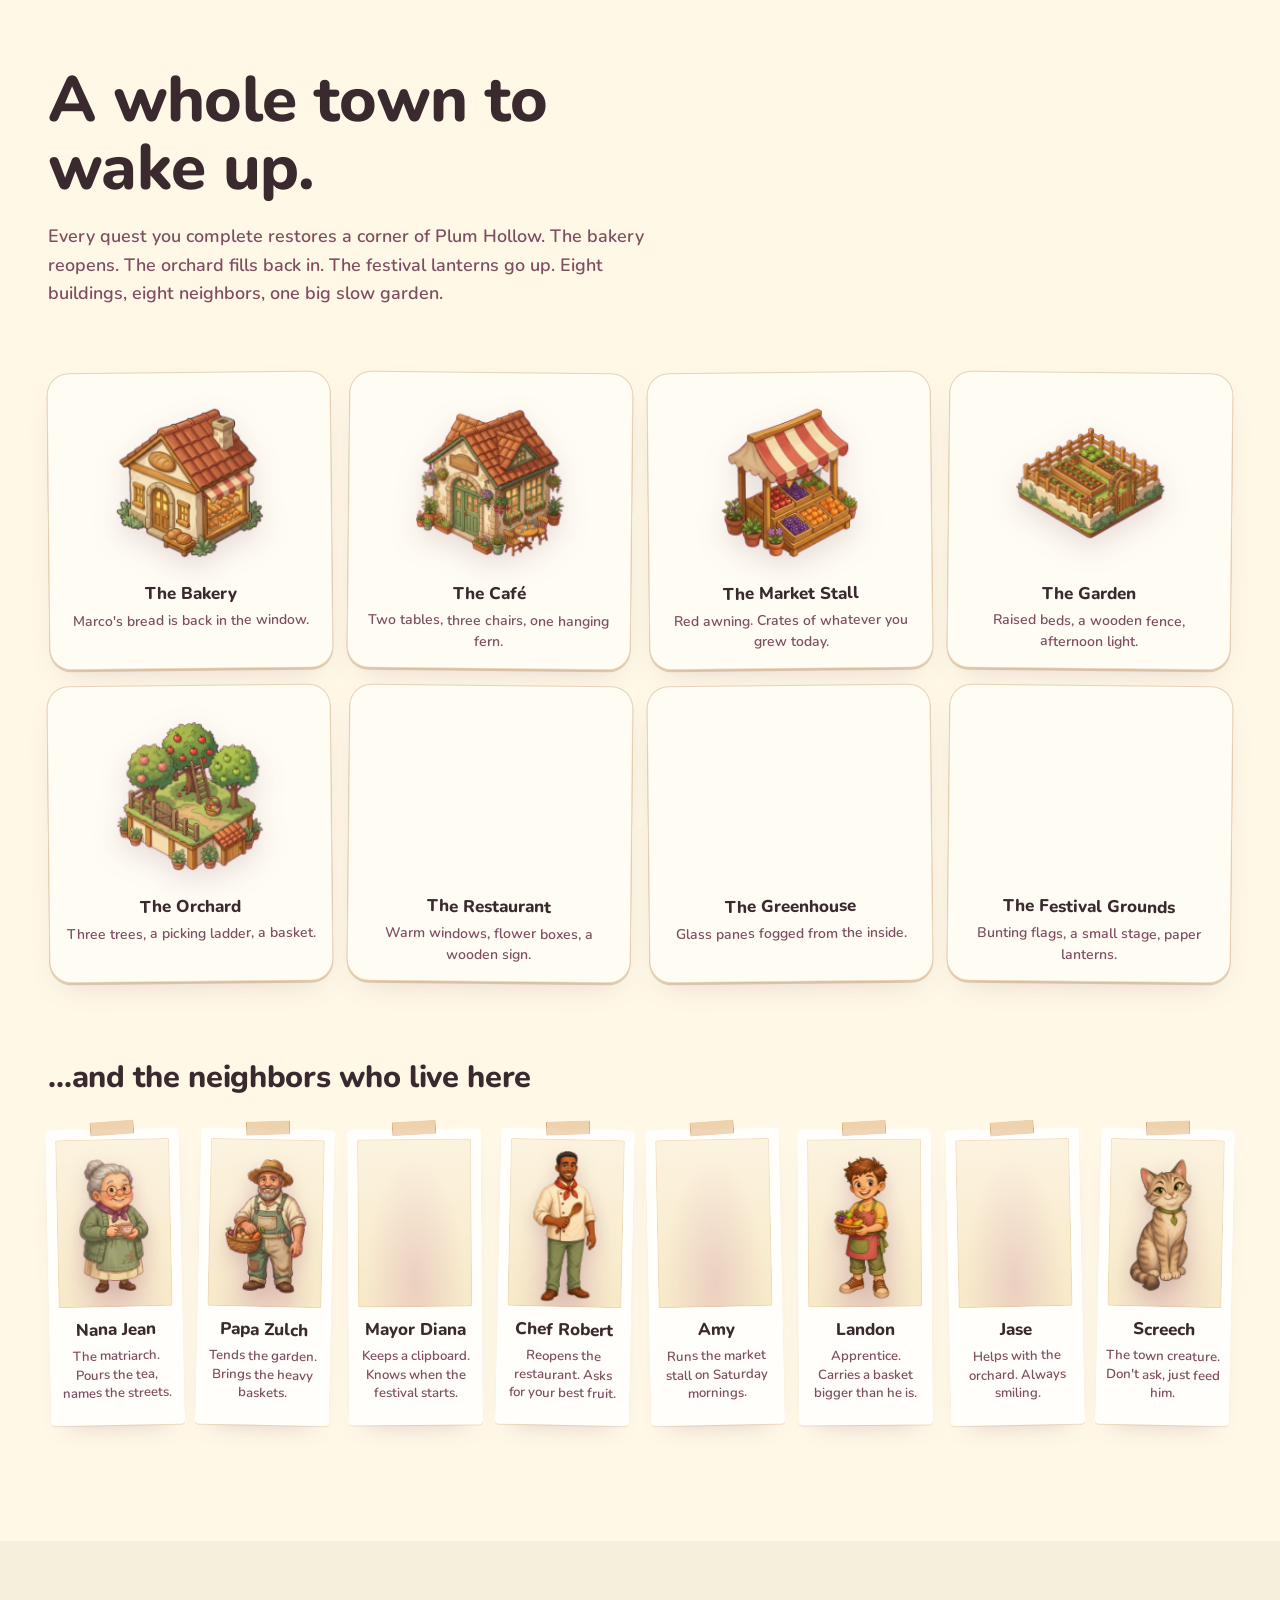
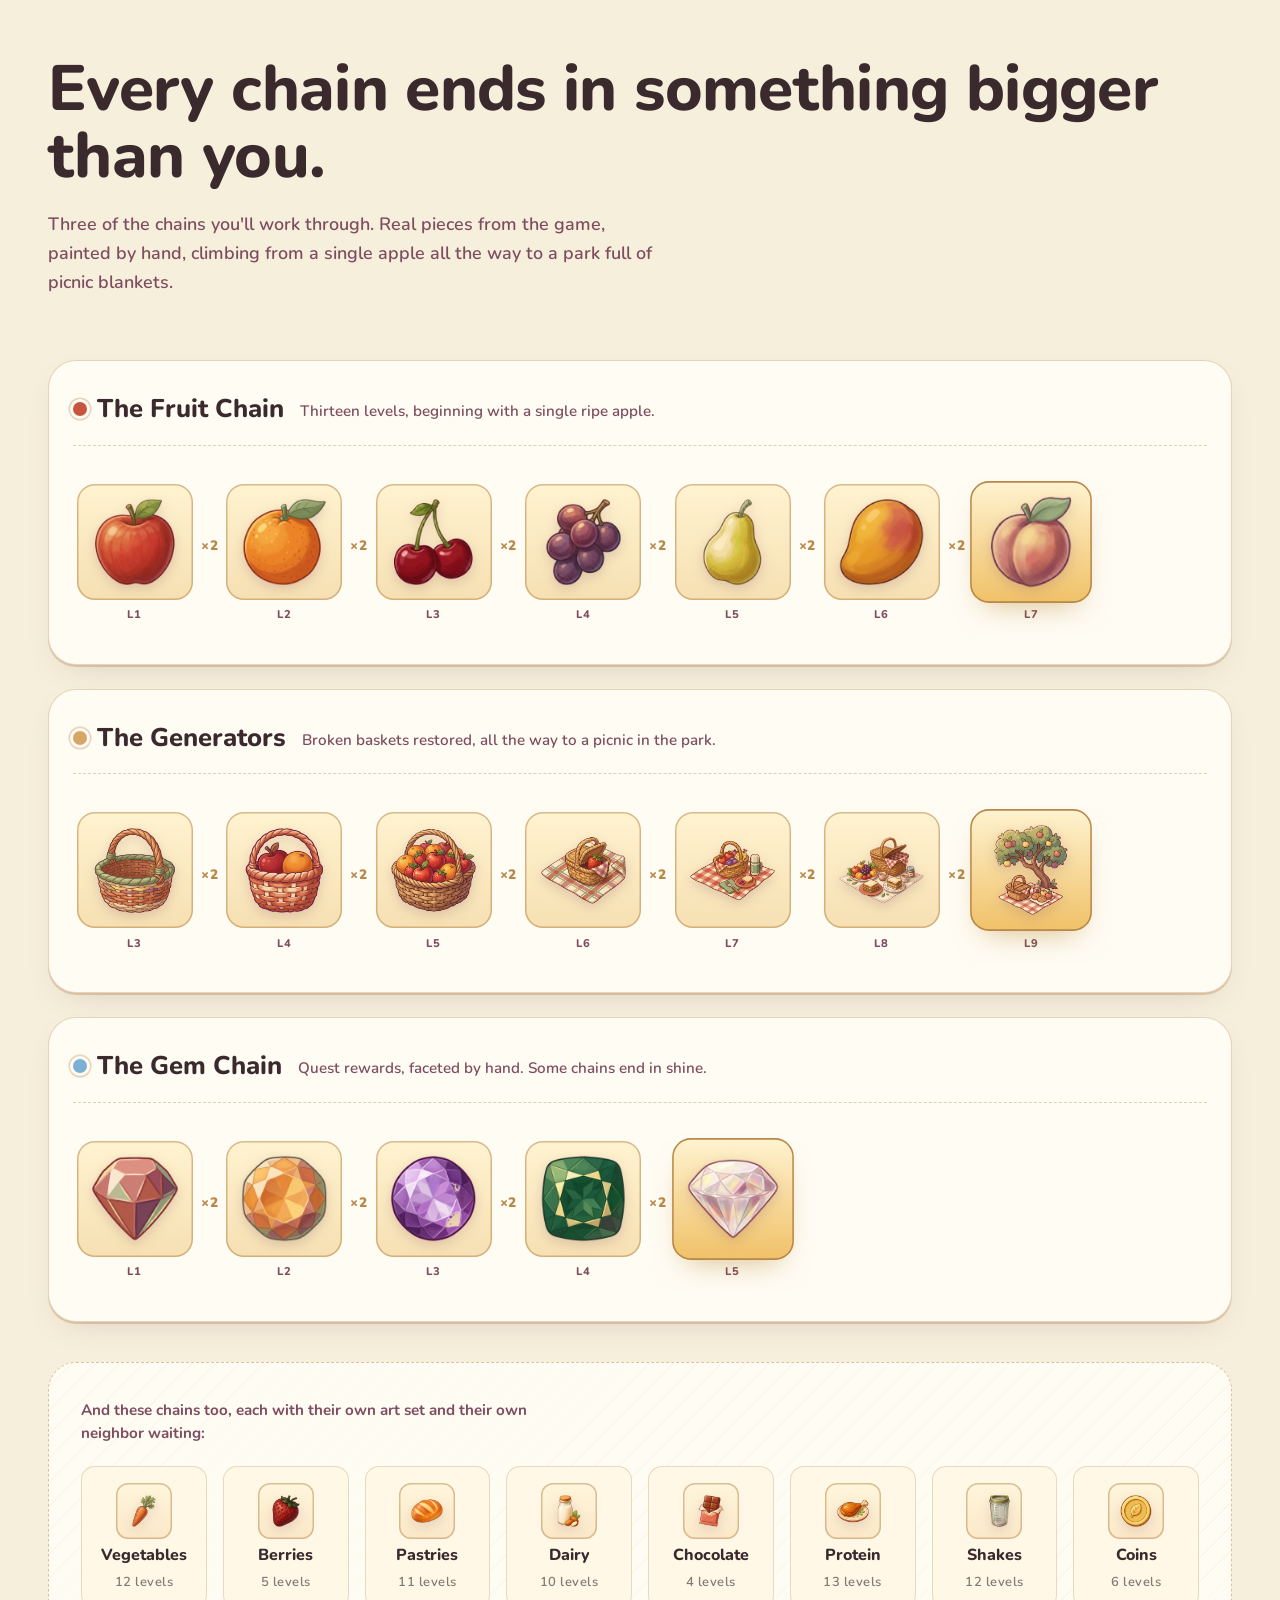
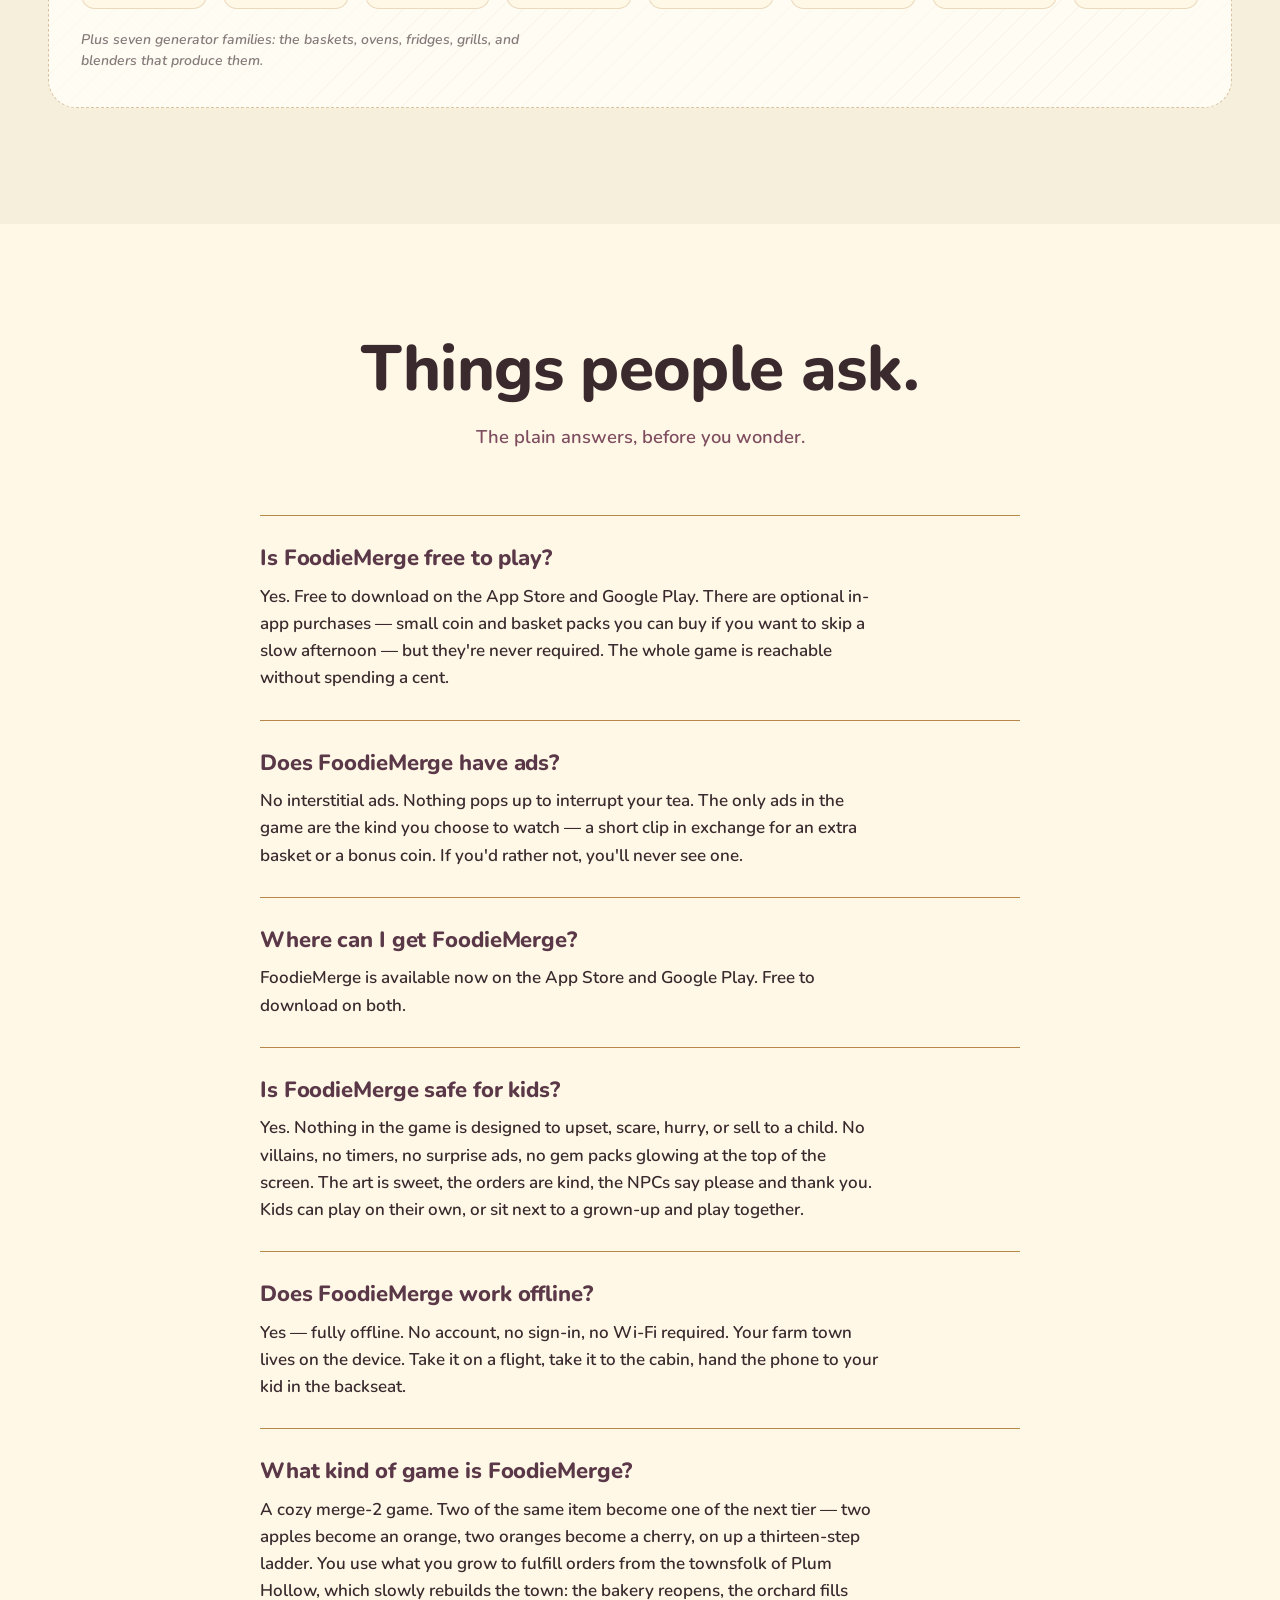
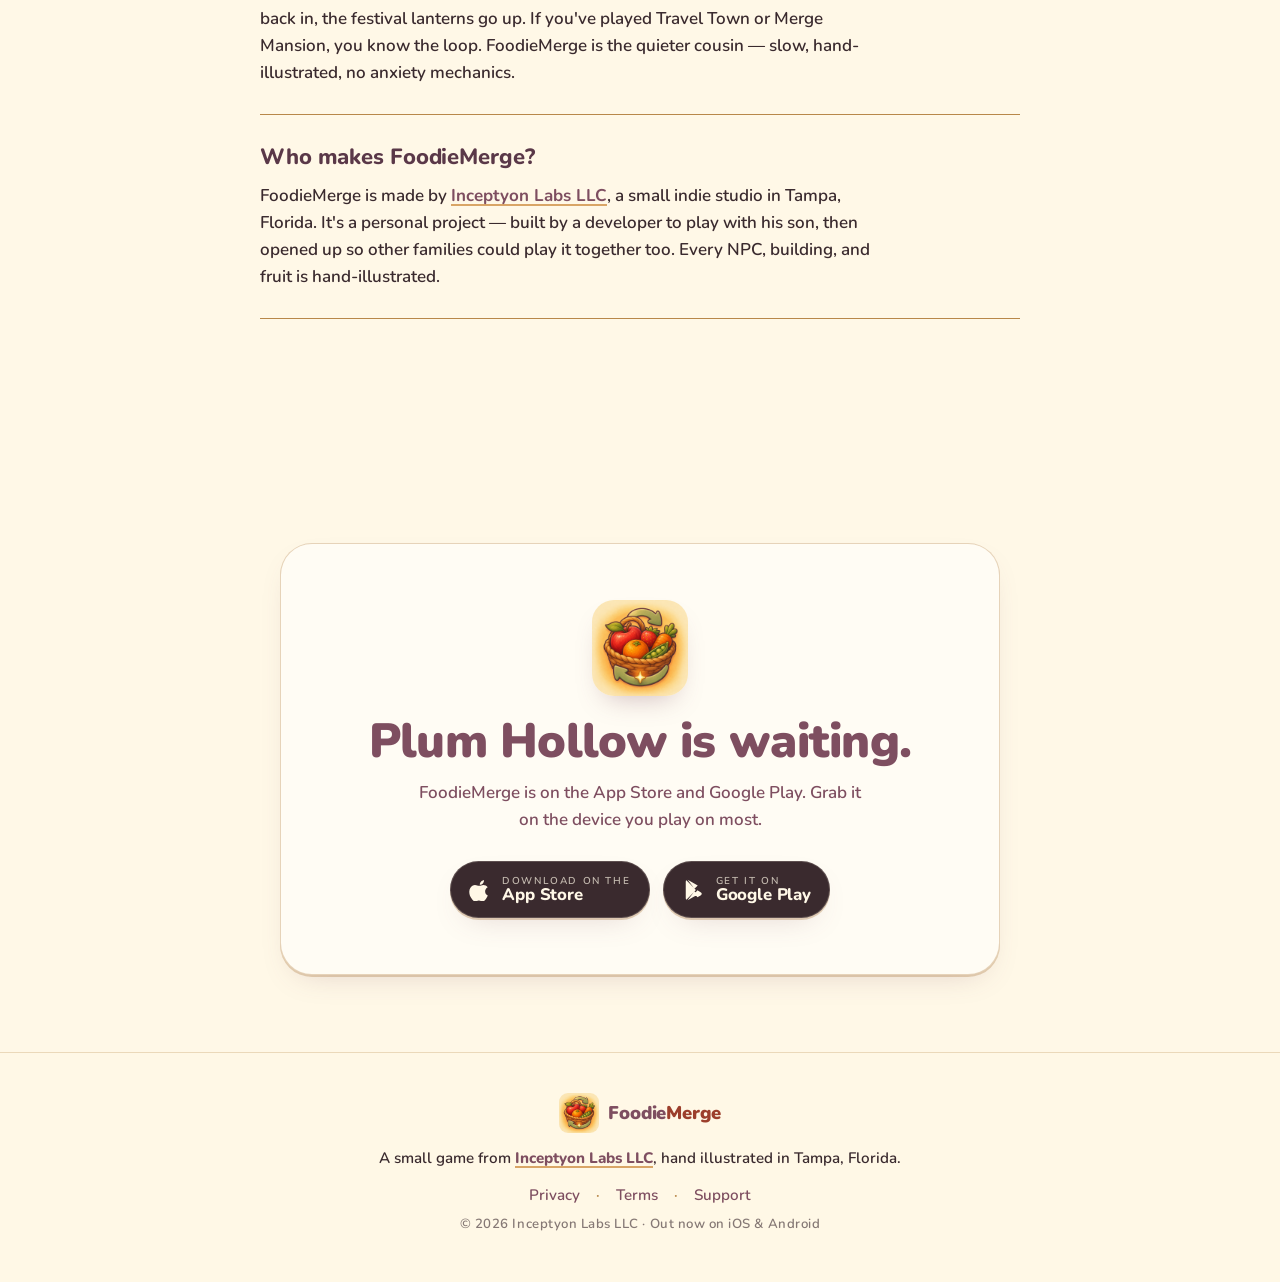
==== commit a56a78fc: "feat: add Korean localization and per-locale screenshots with game-sourced NPC names - Add Korean (k" ====
--- a/index.html
+++ b/index.html
@@ -4,44 +4,58 @@
     <meta charset="utf-8" />
     <meta name="viewport" content="width=device-width, initial-scale=1, viewport-fit=cover" />
     <meta name="theme-color" content="#FFF8E7" />
+    <script>
+      // First-visit language routing. Only ever redirects FROM the English root,
+      // so there is no flash on localized pages and no redirect loop. A manual
+      // choice in the switcher (stored as fm_lang) always wins, including "English".
+      (function () {
+        try {
+          var path = location.pathname;
+          if (path !== "/" && path !== "/index.html") return;
+          var SUP = ["de", "ja", "ko", "fr", "es"];
+          var want = null;
+          try { want = localStorage.getItem("fm_lang"); } catch (e) {}
+          if (!want) {
+            var navs = navigator.languages || [navigator.language || "en"];
+            for (var i = 0; i < navs.length; i++) {
+              var l = (navs[i] || "").slice(0, 2).toLowerCase();
+              if (l === "en") { want = "en"; break; }
+              if (SUP.indexOf(l) > -1) { want = l; break; }
+            }
+          }
+          if (want && want !== "en" && SUP.indexOf(want) > -1) location.replace("/" + want + "/");
+        } catch (e) {}
+      })();
+    </script>
     <title>FoodieMerge · A cozy farm-town merge game</title>
-    <meta
-      name="description"
-      content="A cozy merge-2 mobile game for iOS and Android from Inceptyon Labs. Inherit Nana Jean's sleepy farm town, Plum Hollow, and rebuild it one merge at a time. No surprise ads, no pressure. Coming 2026."
-    />
+    <meta name="description" content="A cozy merge-2 mobile game for iOS and Android from Inceptyon Labs. Inherit Nana Jean's sleepy farm town, Plum Hollow, and rebuild it one merge at a time. No surprise ads, no pressure. Out now on the App Store and Google Play." />
     <meta name="author" content="Inceptyon Labs LLC" />
     <link rel="canonical" href="https://foodiemerge.com/" />
-
+    <link rel="alternate" hreflang="en" href="https://foodiemerge.com/" />
+    <link rel="alternate" hreflang="de" href="https://foodiemerge.com/de/" />
+    <link rel="alternate" hreflang="ja" href="https://foodiemerge.com/ja/" />
+    <link rel="alternate" hreflang="ko" href="https://foodiemerge.com/ko/" />
+    <link rel="alternate" hreflang="fr" href="https://foodiemerge.com/fr/" />
+    <link rel="alternate" hreflang="es" href="https://foodiemerge.com/es/" />
+    <link rel="alternate" hreflang="x-default" href="https://foodiemerge.com/" />
     <!-- Open Graph -->
     <meta property="og:type" content="website" />
     <meta property="og:url" content="https://foodiemerge.com/" />
     <meta property="og:site_name" content="FoodieMerge" />
     <meta property="og:locale" content="en_US" />
     <meta property="og:title" content="FoodieMerge · A cozy farm-town merge game" />
-    <meta
-      property="og:description"
-      content="A cozy merge-2 mobile game for iOS and Android. Inherit Nana Jean's sleepy farm town and rebuild it one merge at a time. Coming 2026."
-    />
+    <meta property="og:description" content="A cozy merge-2 mobile game for iOS and Android. Inherit Nana Jean's sleepy farm town and rebuild it one merge at a time. Out now on the App Store and Google Play." />
     <meta property="og:image" content="https://foodiemerge.com/assets/og.png" />
     <meta property="og:image:width" content="1200" />
     <meta property="og:image:height" content="630" />
-    <meta
-      property="og:image:alt"
-      content="The FoodieMerge wordmark on a sun-warmed cream background, with Nana Jean and painted fruit illustrations"
-    />
+    <meta property="og:image:alt" content="The FoodieMerge wordmark on a sun-warmed cream background, with Nana Jean and painted fruit illustrations" />
 
     <!-- Twitter -->
     <meta name="twitter:card" content="summary_large_image" />
     <meta name="twitter:title" content="FoodieMerge · A cozy farm-town merge game" />
-    <meta
-      name="twitter:description"
-      content="A cozy merge-2 mobile game for iOS and Android. Inherit Nana Jean's sleepy farm town and rebuild it one merge at a time. Coming 2026."
-    />
+    <meta name="twitter:description" content="A cozy merge-2 mobile game for iOS and Android. Inherit Nana Jean's sleepy farm town and rebuild it one merge at a time. Out now on the App Store and Google Play." />
     <meta name="twitter:image" content="https://foodiemerge.com/assets/og.png" />
-    <meta
-      name="twitter:image:alt"
-      content="The FoodieMerge wordmark on a sun-warmed cream background, with Nana Jean and painted fruit illustrations"
-    />
+    <meta name="twitter:image:alt" content="The FoodieMerge wordmark on a sun-warmed cream background, with Nana Jean and painted fruit illustrations" />
 
     <link rel="icon" type="image/png" sizes="32x32" href="/assets/favicons/icon-32.png" />
     <link rel="icon" type="image/png" sizes="16x16" href="/assets/favicons/icon-16.png" />
@@ -55,7 +69,7 @@
       href="https://fonts.googleapis.com/css2?family=Nunito:wght@500;600;700;800;900&display=swap"
       rel="stylesheet"
     />
-    <link rel="stylesheet" href="styles.css" />
+    <link rel="stylesheet" href="/styles.css" />
 
     <!-- Structured data: VideoGame + Organization + WebSite -->
     <script type="application/ld+json">
@@ -78,8 +92,8 @@
             "inLanguage": "en",
             "publisher": { "@id": "https://foodiemerge.com/#publisher" },
             "author": { "@id": "https://foodiemerge.com/#publisher" },
-            "datePublished": "2026",
-            "releaseNotes": "Coming soon to App Store and Google Play."
+            "datePublished": "2026-05-27",
+            "releaseNotes": "Available on the App Store and Google Play."
           },
           {
             "@type": "Organization",
@@ -106,62 +120,62 @@
             "@type": "FAQPage",
             "@id": "https://foodiemerge.com/#faq",
             "mainEntity": [
-              {
-                "@type": "Question",
-                "name": "Is FoodieMerge free to play?",
-                "acceptedAnswer": {
-                  "@type": "Answer",
-                  "text": "Yes. FoodieMerge is free to download on the App Store and Google Play. There are optional in-app purchases (small coin and basket packs) but they are never required. The whole game is reachable without spending a cent."
-                }
-              },
-              {
-                "@type": "Question",
-                "name": "Does FoodieMerge have ads?",
-                "acceptedAnswer": {
-                  "@type": "Answer",
-                  "text": "No interstitial ads. Nothing pops up to interrupt play. The only ads in the game are opt-in rewarded ads: you can choose to watch a short clip in exchange for an extra basket or a bonus coin. If you'd rather not, you will never see one."
-                }
-              },
-              {
-                "@type": "Question",
-                "name": "When does FoodieMerge release?",
-                "acceptedAnswer": {
-                  "@type": "Answer",
-                  "text": "FoodieMerge arrives on the App Store and Google Play in 2026. Download links will be added the day it ships."
-                }
-              },
-              {
-                "@type": "Question",
-                "name": "Is FoodieMerge safe for kids?",
-                "acceptedAnswer": {
-                  "@type": "Answer",
-                  "text": "Yes. Nothing in the game is designed to upset, scare, hurry, or sell to a child. There are no villains, no timers, no surprise ads, and no gem packs displayed in the UI. The art is hand-illustrated, the orders are gentle, and the game is designed for parents and kids to play together."
-                }
-              },
-              {
-                "@type": "Question",
-                "name": "Does FoodieMerge work offline?",
-                "acceptedAnswer": {
-                  "@type": "Answer",
-                  "text": "Yes. FoodieMerge is a fully offline game. No account is required, no sign-in, and no Wi-Fi. Save data lives on the device."
-                }
-              },
-              {
-                "@type": "Question",
-                "name": "What kind of game is FoodieMerge?",
-                "acceptedAnswer": {
-                  "@type": "Answer",
-                  "text": "FoodieMerge is a cozy merge-2 mobile game in the same genre as Travel Town and Merge Mansion. Players combine two identical items to create one of the next tier, climbing chains of fruit, vegetables, gems, and generators. Items are used to fulfill orders from the townsfolk of Plum Hollow, which slowly rebuilds the town. The design emphasizes slow, no-pressure play with no timers and no anxiety mechanics."
-                }
-              },
-              {
-                "@type": "Question",
-                "name": "Who makes FoodieMerge?",
-                "acceptedAnswer": {
-                  "@type": "Answer",
-                  "text": "FoodieMerge is made by Inceptyon Labs LLC, a small indie studio in Tampa, Florida. It is a personal project, built by a developer to play with his son. All NPCs, buildings, and items are hand-illustrated."
-                }
-              }
+                      {
+                                "@type": "Question",
+                                "name": "Is FoodieMerge free to play?",
+                                "acceptedAnswer": {
+                                          "@type": "Answer",
+                                          "text": "Yes. Free to download on the App Store and Google Play. There are optional in-app purchases — small coin and basket packs you can buy if you want to skip a slow afternoon — but they're never required. The whole game is reachable without spending a cent."
+                                }
+                      },
+                      {
+                                "@type": "Question",
+                                "name": "Does FoodieMerge have ads?",
+                                "acceptedAnswer": {
+                                          "@type": "Answer",
+                                          "text": "No interstitial ads. Nothing pops up to interrupt your tea. The only ads in the game are the kind you choose to watch — a short clip in exchange for an extra basket or a bonus coin. If you'd rather not, you'll never see one."
+                                }
+                      },
+                      {
+                                "@type": "Question",
+                                "name": "Where can I get FoodieMerge?",
+                                "acceptedAnswer": {
+                                          "@type": "Answer",
+                                          "text": "FoodieMerge is available now on the App Store and Google Play. Free to download on both."
+                                }
+                      },
+                      {
+                                "@type": "Question",
+                                "name": "Is FoodieMerge safe for kids?",
+                                "acceptedAnswer": {
+                                          "@type": "Answer",
+                                          "text": "Yes. Nothing in the game is designed to upset, scare, hurry, or sell to a child. No villains, no timers, no surprise ads, no gem packs glowing at the top of the screen. The art is sweet, the orders are kind, the NPCs say please and thank you. Kids can play on their own, or sit next to a grown-up and play together."
+                                }
+                      },
+                      {
+                                "@type": "Question",
+                                "name": "Does FoodieMerge work offline?",
+                                "acceptedAnswer": {
+                                          "@type": "Answer",
+                                          "text": "Yes — fully offline. No account, no sign-in, no Wi-Fi required. Your farm town lives on the device. Take it on a flight, take it to the cabin, hand the phone to your kid in the backseat."
+                                }
+                      },
+                      {
+                                "@type": "Question",
+                                "name": "What kind of game is FoodieMerge?",
+                                "acceptedAnswer": {
+                                          "@type": "Answer",
+                                          "text": "A cozy merge-2 game. Two of the same item become one of the next tier — two apples become an orange, two oranges become a cherry, on up a thirteen-step ladder. You use what you grow to fulfill orders from the townsfolk of Plum Hollow, which slowly rebuilds the town: the bakery reopens, the orchard fills back in, the festival lanterns go up. If you've played Travel Town or Merge Mansion, you know the loop. FoodieMerge is the quieter cousin — slow, hand-illustrated, no anxiety mechanics."
+                                }
+                      },
+                      {
+                                "@type": "Question",
+                                "name": "Who makes FoodieMerge?",
+                                "acceptedAnswer": {
+                                          "@type": "Answer",
+                                          "text": "FoodieMerge is made by Inceptyon Labs LLC, a small indie studio in Tampa, Florida. It's a personal project — built by a developer to play with his son, then opened up so other families could play it together too. Every NPC, building, and fruit is hand-illustrated."
+                                }
+                      }
             ]
           }
         ]
@@ -175,7 +189,7 @@
     <header class="topbar" aria-label="Site header">
       <a class="lockup" href="#top" aria-label="FoodieMerge home">
         <img decoding="async" loading="lazy"
-          src="assets/ui/app_icon.png"
+          src="/assets/ui/app_icon.png"
           alt=""
           aria-hidden="true"
           class="lockup__icon"
@@ -193,6 +207,20 @@
         <a href="#chains">Chains</a>
         <a href="#faq">FAQ</a>
       </nav>
+      <div class="langswitch" role="group" aria-label="Language">
+        <button class="langswitch__toggle" type="button" aria-haspopup="true" aria-expanded="false" aria-controls="langmenu">
+          <svg viewBox="0 0 24 24" width="18" height="18" aria-hidden="true"><path fill="currentColor" d="M12 2a10 10 0 1 0 0 20 10 10 0 0 0 0-20Zm6.93 6h-2.95a15.7 15.7 0 0 0-1.38-3.56A8.03 8.03 0 0 1 18.93 8ZM12 4c.83 1.2 1.48 2.53 1.91 4h-3.82c.43-1.47 1.08-2.8 1.91-4ZM4.26 14a7.96 7.96 0 0 1 0-4h3.38a16.6 16.6 0 0 0 0 4H4.26Zm.81 2h2.95c.34 1.27.8 2.46 1.38 3.56A8.03 8.03 0 0 1 5.07 16Zm2.95-8H5.07a8.03 8.03 0 0 1 4.33-3.56A15.7 15.7 0 0 0 8.02 8ZM12 20c-.83-1.2-1.48-2.53-1.91-4h3.82c-.43 1.47-1.08 2.8-1.91 4Zm2.34-6H9.66a14.6 14.6 0 0 1 0-4h4.68a14.6 14.6 0 0 1 0 4Zm.32 5.56c.58-1.1 1.04-2.29 1.38-3.56h2.95a8.03 8.03 0 0 1-4.33 3.56ZM16.36 14a16.6 16.6 0 0 0 0-4h3.38a7.96 7.96 0 0 1 0 4h-3.38Z"/></svg>
+          <span class="langswitch__current">English</span>
+        </button>
+        <ul class="langswitch__menu" id="langmenu">
+          <li><a href="https://foodiemerge.com/" data-lang="en" hreflang="en" aria-current="true">English</a></li>
+          <li><a href="https://foodiemerge.com/de/" data-lang="de" hreflang="de">Deutsch</a></li>
+          <li><a href="https://foodiemerge.com/ja/" data-lang="ja" hreflang="ja">日本語</a></li>
+          <li><a href="https://foodiemerge.com/ko/" data-lang="ko" hreflang="ko">한국어</a></li>
+          <li><a href="https://foodiemerge.com/fr/" data-lang="fr" hreflang="fr">Français</a></li>
+          <li><a href="https://foodiemerge.com/es/" data-lang="es" hreflang="es">Español</a></li>
+        </ul>
+      </div>
     </header>
 
     <main id="main">
@@ -205,16 +233,14 @@
               <span class="hero__title-foodie">Foodie</span><wbr /><span class="hero__title-merge">Merge</span>
             </h1>
             <p class="hero__subtitle">
-              A cozy merge-2 mobile game for iOS and Android · Coming 2026
+              A cozy merge-2 mobile game · Out now on iOS and Android
             </p>
             <p class="hero__tagline">
-              Inherit Nana Jean's sleepy farm town, <em>Plum&nbsp;Hollow</em>, and bring
-              it back to life one merge at a time. No timers chasing you. No villains.
-              Just the next merge.
+              Inherit Nana Jean's sleepy farm town, <em>Plum&nbsp;Hollow</em>, and bring it back to life one merge at a time. No timers chasing you. No villains. Just the next merge.
             </p>
 
-            <div class="storefront" role="group" aria-label="Coming soon to mobile">
-              <button class="store store--apple" type="button" disabled aria-label="Coming soon to the App Store">
+            <div class="storefront" role="group" aria-label="Get FoodieMerge">
+              <a class="store store--apple" href="https://apps.apple.com/app/foodiemerge/id6772793633" aria-label="Download FoodieMerge on the App Store">
                 <svg viewBox="0 0 24 24" aria-hidden="true" width="22" height="22">
                   <path
                     fill="currentColor"
@@ -222,13 +248,12 @@
                   />
                 </svg>
                 <span class="store__text">
-                  <span class="store__small">Coming soon to</span>
+                  <span class="store__small">Download on the</span>
                   <span class="store__big">App Store</span>
                 </span>
-                <span class="store__soon" aria-hidden="true">Soon</span>
-              </button>
-
-              <button class="store store--google" type="button" disabled aria-label="Coming soon to Google Play">
+              </a>
+
+              <a class="store store--google" href="https://play.google.com/store/apps/details?id=com.inceptyonlabs.foodymerge" aria-label="Get FoodieMerge on Google Play">
                 <svg viewBox="0 0 24 24" aria-hidden="true" width="22" height="22">
                   <path
                     fill="currentColor"
@@ -236,11 +261,10 @@
                   />
                 </svg>
                 <span class="store__text">
-                  <span class="store__small">Coming soon to</span>
+                  <span class="store__small">Get it on</span>
                   <span class="store__big">Google Play</span>
                 </span>
-                <span class="store__soon" aria-hidden="true">Soon</span>
-              </button>
+              </a>
             </div>
 
             <a class="hero__peek" href="#play">
@@ -249,8 +273,7 @@
             </a>
 
             <p class="hero__sig" aria-label="Made in Tampa">
-              Hand-illustrated in Tampa by
-              <span class="hero__sig-strong">Inceptyon Labs</span>
+              Hand-illustrated in Tampa by <span class="hero__sig-strong">Inceptyon Labs</span>
             </p>
           </div>
 
@@ -259,7 +282,7 @@
               <span class="hero__floor" aria-hidden="true"></span>
               <img decoding="async"
                 class="hero__nana"
-                src="assets/npcs/nana_jean.png"
+                src="/assets/npcs/nana_jean.png"
                 alt="Nana Jean, the matriarch of Plum Hollow, holding a teacup in a sage cardigan"
                 width="540"
                 height="800"
@@ -268,7 +291,7 @@
               />
               <img decoding="async"
                 class="hero__prop hero__prop--basket"
-                src="assets/items/large_fruit_basket.png"
+                src="/assets/items/large_fruit_basket.png"
                 alt=""
                 aria-hidden="true"
                 width="200"
@@ -277,7 +300,7 @@
               />
               <img decoding="async"
                 class="hero__prop hero__prop--screech"
-                src="assets/npcs/screech.png"
+                src="/assets/npcs/screech.png"
                 alt=""
                 aria-hidden="true"
                 width="160"
@@ -301,52 +324,45 @@
             The world will wait while you finish your tea.
           </h2>
           <p class="cozy__lede">
-            Built for parents and kids to play together on the couch. The board
-            is finite. The merges are forever.
+            Built for parents and kids to play together on the couch. The board is finite. The merges are forever.
           </p>
         </div>
 
         <ol class="pillars">
           <li class="pillar pillar--time">
             <div class="pillar__sigil">
-              <img decoding="async" loading="lazy" src="assets/ui/icon_schedule.png" alt="" aria-hidden="true" width="64" height="64" />
+              <img decoding="async" loading="lazy" src="/assets/ui/icon_schedule.png" alt="" aria-hidden="true" width="64" height="64" />
             </div>
             <div class="pillar__body">
               <h3 class="pillar__head">No timers chasing you</h3>
               <p>
-                Generators have a charge bank. Tap freely while charges remain;
-                when they run out, the basket takes a couple of hours to refill.
-                If you forget the game for a week, it just waits.
+                Generators have a charge bank. Tap freely while charges remain; when they run out, the basket takes a couple of hours to refill. If you forget the game for a week, it just waits.
               </p>
             </div>
           </li>
 
           <li class="pillar pillar--money">
             <div class="pillar__sigil">
-              <img decoding="async" loading="lazy" src="assets/items/gold_coin.png" alt="" aria-hidden="true" width="64" height="64" />
-              <img decoding="async" loading="lazy" class="pillar__sigil-back" src="assets/items/ruby.png" alt="" aria-hidden="true" width="48" height="48" />
+              <img decoding="async" loading="lazy" src="/assets/items/gold_coin.png" alt="" aria-hidden="true" width="64" height="64" />
+              <img decoding="async" loading="lazy" class="pillar__sigil-back" src="/assets/items/ruby.png" alt="" aria-hidden="true" width="48" height="48" />
             </div>
             <div class="pillar__body">
               <h3 class="pillar__head">Generous, but bounded</h3>
               <p>
-                Plenty of coins, plenty of chests, plenty of free rewards.
-                The board is 63 tiles. You'll merge to make space, not to chase
-                a leaderboard. Spending real money is never the point.
+                Plenty of coins, plenty of chests, plenty of free rewards. The board is 63 tiles. You'll merge to make space, not to chase a leaderboard. Spending real money is never the point.
               </p>
             </div>
           </li>
 
           <li class="pillar pillar--together">
             <div class="pillar__sigil pillar__sigil--stack">
-              <img decoding="async" loading="lazy" class="pillar__sigil-portrait" src="assets/npcs/landon.png" alt="" aria-hidden="true" width="64" height="96" />
-              <img decoding="async" loading="lazy" class="pillar__sigil-portrait pillar__sigil-portrait--back" src="assets/npcs/nana_jean.png" alt="" aria-hidden="true" width="64" height="96" />
+              <img decoding="async" loading="lazy" class="pillar__sigil-portrait" src="/assets/npcs/landon.png" alt="" aria-hidden="true" width="64" height="96" />
+              <img decoding="async" loading="lazy" class="pillar__sigil-portrait pillar__sigil-portrait--back" src="/assets/npcs/nana_jean.png" alt="" aria-hidden="true" width="64" height="96" />
             </div>
             <div class="pillar__body">
               <h3 class="pillar__head">Bring it home together</h3>
               <p>
-                The art is sweet, the orders are kind, the NPCs say please and
-                thank you. Nothing in here is designed to hurry you, nudge you,
-                or sell to your kid.
+                The art is sweet, the orders are kind, the NPCs say please and thank you. Nothing in here is designed to hurry you, nudge you, or sell to your kid.
               </p>
             </div>
           </li>
@@ -361,25 +377,22 @@
               Two apples become an&nbsp;orange.
             </h2>
             <p class="play__lede">
-              The pure merge-2 loop: two identical items become one of the next
-              tier. Stack a chain high enough and the basket itself becomes a
-              picnic, then a park, then the festival. Everything you grow feeds
-              the town.
+              The pure merge-2 loop: two identical items become one of the next tier. Stack a chain high enough and the basket itself becomes a picnic, then a park, then the festival. Everything you grow feeds the town.
             </p>
           </div>
 
           <figure class="play__shot" aria-labelledby="play-shot-cap">
             <div class="play__shot-frame">
               <img decoding="async"
-                src="assets/screenshots/board_day_31.png"
-                alt="The FoodieMerge board on day 31. A 7-column grid half full of items: apple and pear trees, fruit baskets, a quest from Jase to build a Medium Oven, 97,377 coins and 1,126 gems in the wallet, a strawberry and a dragon fruit in the lower rows, three empty dashed tiles."
+                src="/assets/screenshots/board_en.png"
+                alt="A late-game FoodieMerge board: a seven-column grid filled with fruit, vegetables, and generators, a quest from the townsfolk on the right, and coins and gems in the wallet up top."
                 width="540"
-                height="1170"
+                height="1174"
                 loading="lazy"
               />
             </div>
             <figcaption id="play-shot-cap" class="play__shot-cap">
-              A real run. Day&nbsp;31, quest from&nbsp;Jase.
+              A real board, deep into a save.
             </figcaption>
           </figure>
         </div>
@@ -390,12 +403,12 @@
               <div class="loop__label">1. Tap a generator</div>
               <div class="loop__stage loop__stage--tap">
                 <div class="loop__tile loop__tile--gen">
-                  <img decoding="async" loading="lazy" src="assets/items/fruit_basket.png" alt="A wicker fruit basket" width="128" height="128" />
+                  <img decoding="async" loading="lazy" src="/assets/items/fruit_basket.png" alt="A wicker fruit basket" width="128" height="128" />
                   <span class="loop__pulse" aria-hidden="true"></span>
                   <span class="loop__tap-mark" aria-hidden="true"></span>
                 </div>
                 <div class="loop__tile loop__tile--drop">
-                  <img decoding="async" loading="lazy" src="assets/items/apple.png" alt="A red apple" width="96" height="96" />
+                  <img decoding="async" loading="lazy" src="/assets/items/apple.png" alt="A red apple" width="96" height="96" />
                 </div>
               </div>
             </li>
@@ -404,11 +417,11 @@
               <div class="loop__label">2. Drag to merge</div>
               <div class="loop__stage loop__stage--merge">
                 <div class="loop__tile loop__tile--source">
-                  <img height="96" width="96" decoding="async" loading="lazy" src="assets/items/apple.png" alt="" aria-hidden="true" class="loop__merge-source" />
+                  <img height="96" width="96" decoding="async" loading="lazy" src="/assets/items/apple.png" alt="" aria-hidden="true" class="loop__merge-source" />
                 </div>
                 <div class="loop__tile loop__tile--target">
-                  <img height="96" width="96" decoding="async" loading="lazy" src="assets/items/apple.png" alt="" aria-hidden="true" class="loop__merge-target-apple" />
-                  <img height="96" width="96" decoding="async" loading="lazy" src="assets/items/orange.png" alt="An orange" class="loop__merge-target-orange" />
+                  <img height="96" width="96" decoding="async" loading="lazy" src="/assets/items/apple.png" alt="" aria-hidden="true" class="loop__merge-target-apple" />
+                  <img height="96" width="96" decoding="async" loading="lazy" src="/assets/items/orange.png" alt="An orange" class="loop__merge-target-orange" />
                   <span class="loop__sparkle" aria-hidden="true"></span>
                 </div>
               </div>
@@ -417,11 +430,11 @@
             <li class="loop__step" data-step="2">
               <div class="loop__label">3. Climb the chain</div>
               <div class="loop__stage loop__stage--chain">
-                <img height="96" width="96" decoding="async" loading="lazy" src="assets/items/orange.png" alt="" aria-hidden="true" class="loop__chain-item loop__chain-item--sm" />
+                <img height="96" width="96" decoding="async" loading="lazy" src="/assets/items/orange.png" alt="" aria-hidden="true" class="loop__chain-item loop__chain-item--sm" />
                 <span aria-hidden="true">→</span>
-                <img height="96" width="96" decoding="async" loading="lazy" src="assets/items/grape.png" alt="" aria-hidden="true" class="loop__chain-item loop__chain-item--md" />
+                <img height="96" width="96" decoding="async" loading="lazy" src="/assets/items/grape.png" alt="" aria-hidden="true" class="loop__chain-item loop__chain-item--md" />
                 <span aria-hidden="true">→</span>
-                <img height="96" width="96" decoding="async" loading="lazy" src="assets/items/peach.png" alt="" aria-hidden="true" class="loop__chain-item loop__chain-item--lg" />
+                <img height="96" width="96" decoding="async" loading="lazy" src="/assets/items/peach.png" alt="" aria-hidden="true" class="loop__chain-item loop__chain-item--lg" />
               </div>
             </li>
 
@@ -429,13 +442,13 @@
               <div class="loop__label">4. Fulfill the order</div>
               <div class="loop__stage loop__stage--deliver">
                 <div class="loop__bubble">
-                  <img decoding="async" loading="lazy" src="assets/items/large_fruit_basket.png" alt="" aria-hidden="true" width="32" height="32" />
+                  <img decoding="async" loading="lazy" src="/assets/items/large_fruit_basket.png" alt="" aria-hidden="true" width="32" height="32" />
                   <span>Delivered</span>
                 </div>
-                <img decoding="async" loading="lazy" class="loop__deliver-item" src="assets/items/large_fruit_basket.png" alt="" aria-hidden="true" width="92" height="92" />
-                <img decoding="async" loading="lazy" class="loop__deliver-target" src="assets/npcs/chef_robert.png" alt="Chef Robert holding a wooden spoon" width="120" height="180" />
+                <img decoding="async" loading="lazy" class="loop__deliver-item" src="/assets/items/large_fruit_basket.png" alt="" aria-hidden="true" width="92" height="92" />
+                <img decoding="async" loading="lazy" class="loop__deliver-target" src="/assets/npcs/chef_robert.png" alt="Chef Robert holding a wooden spoon" width="120" height="180" />
                 <div class="loop__reward" aria-hidden="true">
-                  <img decoding="async" loading="lazy" src="assets/items/gold_coin.png" alt="" width="28" height="28" />
+                  <img decoding="async" loading="lazy" src="/assets/items/gold_coin.png" alt="" width="28" height="28" />
                   <span>+ 240</span>
                 </div>
               </div>
@@ -464,64 +477,62 @@
         <div class="town__intro">
           <h2 id="town-title" class="section-title">A whole town to wake&nbsp;up.</h2>
           <p class="town__lede">
-            Every quest you complete restores a corner of Plum Hollow. The bakery
-            reopens. The orchard fills back in. The festival lanterns go up. Eight
-            buildings, eight neighbors, one big slow garden.
+            Every quest you complete restores a corner of Plum Hollow. The bakery reopens. The orchard fills back in. The festival lanterns go up. Eight buildings, eight neighbors, one big slow garden.
           </p>
         </div>
 
         <ul class="town__map" aria-label="Buildings of Plum Hollow">
           <li class="town__plot" data-plot="bakery">
-            <img decoding="async" loading="lazy" src="assets/buildings/bakery.png" alt="" aria-hidden="true" width="180" height="180" />
+            <img decoding="async" loading="lazy" src="/assets/buildings/bakery.png" alt="" aria-hidden="true" width="180" height="180" />
             <div class="town__plot-label">
               <h3>The Bakery</h3>
               <p>Marco's bread is back in the window.</p>
             </div>
           </li>
           <li class="town__plot" data-plot="cafe">
-            <img decoding="async" loading="lazy" src="assets/buildings/cafe.png" alt="" aria-hidden="true" width="180" height="180" />
+            <img decoding="async" loading="lazy" src="/assets/buildings/cafe.png" alt="" aria-hidden="true" width="180" height="180" />
             <div class="town__plot-label">
               <h3>The Café</h3>
               <p>Two tables, three chairs, one hanging fern.</p>
             </div>
           </li>
           <li class="town__plot" data-plot="market">
-            <img decoding="async" loading="lazy" src="assets/buildings/market_stall.png" alt="" aria-hidden="true" width="180" height="180" />
+            <img decoding="async" loading="lazy" src="/assets/buildings/market_stall.png" alt="" aria-hidden="true" width="180" height="180" />
             <div class="town__plot-label">
               <h3>The Market Stall</h3>
               <p>Red awning. Crates of whatever you grew today.</p>
             </div>
           </li>
           <li class="town__plot" data-plot="garden">
-            <img decoding="async" loading="lazy" src="assets/buildings/garden.png" alt="" aria-hidden="true" width="180" height="180" />
+            <img decoding="async" loading="lazy" src="/assets/buildings/garden.png" alt="" aria-hidden="true" width="180" height="180" />
             <div class="town__plot-label">
               <h3>The Garden</h3>
               <p>Raised beds, a wooden fence, afternoon light.</p>
             </div>
           </li>
           <li class="town__plot" data-plot="orchard">
-            <img decoding="async" loading="lazy" src="assets/buildings/orchard.png" alt="" aria-hidden="true" width="180" height="180" />
+            <img decoding="async" loading="lazy" src="/assets/buildings/orchard.png" alt="" aria-hidden="true" width="180" height="180" />
             <div class="town__plot-label">
               <h3>The Orchard</h3>
               <p>Three trees, a picking ladder, a basket.</p>
             </div>
           </li>
           <li class="town__plot" data-plot="restaurant">
-            <img decoding="async" loading="lazy" src="assets/buildings/restaurant.png" alt="" aria-hidden="true" width="180" height="180" />
+            <img decoding="async" loading="lazy" src="/assets/buildings/restaurant.png" alt="" aria-hidden="true" width="180" height="180" />
             <div class="town__plot-label">
               <h3>The Restaurant</h3>
               <p>Warm windows, flower boxes, a wooden sign.</p>
             </div>
           </li>
           <li class="town__plot" data-plot="greenhouse">
-            <img decoding="async" loading="lazy" src="assets/buildings/greenhouse.png" alt="" aria-hidden="true" width="180" height="180" />
+            <img decoding="async" loading="lazy" src="/assets/buildings/greenhouse.png" alt="" aria-hidden="true" width="180" height="180" />
             <div class="town__plot-label">
               <h3>The Greenhouse</h3>
               <p>Glass panes fogged from the inside.</p>
             </div>
           </li>
           <li class="town__plot" data-plot="festival">
-            <img decoding="async" loading="lazy" src="assets/buildings/festival_grounds.png" alt="" aria-hidden="true" width="180" height="180" />
+            <img decoding="async" loading="lazy" src="/assets/buildings/festival_grounds.png" alt="" aria-hidden="true" width="180" height="180" />
             <div class="town__plot-label">
               <h3>The Festival Grounds</h3>
               <p>Bunting flags, a small stage, paper lanterns.</p>
@@ -532,42 +543,42 @@
         <h3 class="town__cast-title">…and the neighbors who live here</h3>
         <ul class="cast" aria-label="The townsfolk">
           <li class="cast__card">
-            <div class="cast__portrait"><img decoding="async" loading="lazy" src="assets/npcs/nana_jean.png" alt="Nana Jean in a sage cardigan, holding a teacup" width="140" height="200" /></div>
+            <div class="cast__portrait"><img decoding="async" loading="lazy" src="/assets/npcs/nana_jean.png" alt="Nana Jean in a sage cardigan, holding a teacup" width="140" height="200" /></div>
             <h4>Nana Jean</h4>
             <p>The matriarch. Pours the tea, names the streets.</p>
           </li>
           <li class="cast__card">
-            <div class="cast__portrait"><img decoding="async" loading="lazy" src="assets/npcs/papa_zulch.png" alt="Papa Zulch in overalls and a straw hat, holding a vegetable basket" width="140" height="200" /></div>
+            <div class="cast__portrait"><img decoding="async" loading="lazy" src="/assets/npcs/papa_zulch.png" alt="Papa Zulch in overalls and a straw hat, holding a vegetable basket" width="140" height="200" /></div>
             <h4>Papa Zulch</h4>
             <p>Tends the garden. Brings the heavy baskets.</p>
           </li>
           <li class="cast__card">
-            <div class="cast__portrait"><img decoding="async" loading="lazy" src="assets/npcs/mayor_diana.png" alt="Mayor Diana in a plum vest and tan trousers, holding a clipboard" width="140" height="200" /></div>
+            <div class="cast__portrait"><img decoding="async" loading="lazy" src="/assets/npcs/mayor_diana.png" alt="Mayor Diana in a plum vest and tan trousers, holding a clipboard" width="140" height="200" /></div>
             <h4>Mayor Diana</h4>
             <p>Keeps a clipboard. Knows when the festival starts.</p>
           </li>
           <li class="cast__card">
-            <div class="cast__portrait"><img decoding="async" loading="lazy" src="assets/npcs/chef_robert.png" alt="Chef Robert in chef's whites and a red kerchief, holding a wooden spoon" width="140" height="200" /></div>
+            <div class="cast__portrait"><img decoding="async" loading="lazy" src="/assets/npcs/chef_robert.png" alt="Chef Robert in chef's whites and a red kerchief, holding a wooden spoon" width="140" height="200" /></div>
             <h4>Chef Robert</h4>
             <p>Reopens the restaurant. Asks for your best fruit.</p>
           </li>
           <li class="cast__card">
-            <div class="cast__portrait"><img decoding="async" loading="lazy" src="assets/npcs/amy.png" alt="Amy, a cheerful young townsperson" width="140" height="200" /></div>
+            <div class="cast__portrait"><img decoding="async" loading="lazy" src="/assets/npcs/amy.png" alt="Amy, a cheerful young townsperson" width="140" height="200" /></div>
             <h4>Amy</h4>
             <p>Runs the market stall on Saturday mornings.</p>
           </li>
           <li class="cast__card">
-            <div class="cast__portrait"><img decoding="async" loading="lazy" src="assets/npcs/landon.png" alt="Landon, a young boy in an apron holding a fruit basket" width="140" height="200" /></div>
+            <div class="cast__portrait"><img decoding="async" loading="lazy" src="/assets/npcs/landon.png" alt="Landon, a young boy in an apron holding a fruit basket" width="140" height="200" /></div>
             <h4>Landon</h4>
             <p>Apprentice. Carries a basket bigger than he is.</p>
           </li>
           <li class="cast__card">
-            <div class="cast__portrait"><img decoding="async" loading="lazy" src="assets/npcs/jase.png" alt="Jase, a friendly young farmhand" width="140" height="200" /></div>
+            <div class="cast__portrait"><img decoding="async" loading="lazy" src="/assets/npcs/jase.png" alt="Jase, a friendly young farmhand" width="140" height="200" /></div>
             <h4>Jase</h4>
             <p>Helps with the orchard. Always smiling.</p>
           </li>
           <li class="cast__card">
-            <div class="cast__portrait"><img decoding="async" loading="lazy" src="assets/npcs/screech.png" alt="Screech, the town animal" width="140" height="200" /></div>
+            <div class="cast__portrait"><img decoding="async" loading="lazy" src="/assets/npcs/screech.png" alt="Screech, the town animal" width="140" height="200" /></div>
             <h4>Screech</h4>
             <p>The town creature. Don't ask, just feed him.</p>
           </li>
@@ -581,9 +592,7 @@
             Every chain ends in something bigger than&nbsp;you.
           </h2>
           <p class="chains__lede">
-            Three of the chains you'll work through. Real pieces from the game,
-            painted by hand, climbing from a single apple all the way to a park
-            full of picnic blankets.
+            Three of the chains you'll work through. Real pieces from the game, painted by hand, climbing from a single apple all the way to a park full of picnic blankets.
           </p>
         </div>
 
@@ -594,37 +603,37 @@
           </header>
           <ol class="chain__rung">
             <li>
-              <div class="chain__tile chain__tile--xs"><img decoding="async" loading="lazy" src="assets/items/apple.png" alt="Apple" width="56" height="56" /></div>
+              <div class="chain__tile chain__tile--xs"><img decoding="async" loading="lazy" src="/assets/items/apple.png" alt="Apple" width="56" height="56" /></div>
               <span class="chain__level">L1</span>
             </li>
             <li class="chain__arrow" aria-hidden="true">×2</li>
             <li>
-              <div class="chain__tile chain__tile--sm"><img decoding="async" loading="lazy" src="assets/items/orange.png" alt="Orange" width="64" height="64" /></div>
+              <div class="chain__tile chain__tile--sm"><img decoding="async" loading="lazy" src="/assets/items/orange.png" alt="Orange" width="64" height="64" /></div>
               <span class="chain__level">L2</span>
             </li>
             <li class="chain__arrow" aria-hidden="true">×2</li>
             <li>
-              <div class="chain__tile chain__tile--md"><img decoding="async" loading="lazy" src="assets/items/cherry.png" alt="Cherries" width="80" height="80" /></div>
+              <div class="chain__tile chain__tile--md"><img decoding="async" loading="lazy" src="/assets/items/cherry.png" alt="Cherries" width="80" height="80" /></div>
               <span class="chain__level">L3</span>
             </li>
             <li class="chain__arrow" aria-hidden="true">×2</li>
             <li>
-              <div class="chain__tile chain__tile--md"><img decoding="async" loading="lazy" src="assets/items/grape.png" alt="Grapes" width="80" height="80" /></div>
+              <div class="chain__tile chain__tile--md"><img decoding="async" loading="lazy" src="/assets/items/grape.png" alt="Grapes" width="80" height="80" /></div>
               <span class="chain__level">L4</span>
             </li>
             <li class="chain__arrow" aria-hidden="true">×2</li>
             <li>
-              <div class="chain__tile chain__tile--lg"><img decoding="async" loading="lazy" src="assets/items/pear.png" alt="Pear" width="96" height="96" /></div>
+              <div class="chain__tile chain__tile--lg"><img decoding="async" loading="lazy" src="/assets/items/pear.png" alt="Pear" width="96" height="96" /></div>
               <span class="chain__level">L5</span>
             </li>
             <li class="chain__arrow" aria-hidden="true">×2</li>
             <li>
-              <div class="chain__tile chain__tile--lg"><img decoding="async" loading="lazy" src="assets/items/mango.png" alt="Mango" width="96" height="96" /></div>
+              <div class="chain__tile chain__tile--lg"><img decoding="async" loading="lazy" src="/assets/items/mango.png" alt="Mango" width="96" height="96" /></div>
               <span class="chain__level">L6</span>
             </li>
             <li class="chain__arrow" aria-hidden="true">×2</li>
             <li>
-              <div class="chain__tile chain__tile--lg chain__tile--peak"><img decoding="async" loading="lazy" src="assets/items/peach.png" alt="Peach" width="104" height="104" /></div>
+              <div class="chain__tile chain__tile--lg chain__tile--peak"><img decoding="async" loading="lazy" src="/assets/items/peach.png" alt="Peach" width="104" height="104" /></div>
               <span class="chain__level">L7</span>
             </li>
           </ol>
@@ -637,37 +646,37 @@
           </header>
           <ol class="chain__rung">
             <li>
-              <div class="chain__tile chain__tile--sm"><img decoding="async" loading="lazy" src="assets/items/large_fruitless_basket.png" alt="Empty wicker basket" width="72" height="72" /></div>
+              <div class="chain__tile chain__tile--sm"><img decoding="async" loading="lazy" src="/assets/items/large_fruitless_basket.png" alt="Empty wicker basket" width="72" height="72" /></div>
               <span class="chain__level">L3</span>
             </li>
             <li class="chain__arrow" aria-hidden="true">×2</li>
             <li>
-              <div class="chain__tile chain__tile--md"><img decoding="async" loading="lazy" src="assets/items/fruit_basket.png" alt="Fruit basket with apple and orange" width="88" height="88" /></div>
+              <div class="chain__tile chain__tile--md"><img decoding="async" loading="lazy" src="/assets/items/fruit_basket.png" alt="Fruit basket with apple and orange" width="88" height="88" /></div>
               <span class="chain__level">L4</span>
             </li>
             <li class="chain__arrow" aria-hidden="true">×2</li>
             <li>
-              <div class="chain__tile chain__tile--md"><img decoding="async" loading="lazy" src="assets/items/large_fruit_basket.png" alt="Large overflowing fruit basket" width="96" height="96" /></div>
+              <div class="chain__tile chain__tile--md"><img decoding="async" loading="lazy" src="/assets/items/large_fruit_basket.png" alt="Large overflowing fruit basket" width="96" height="96" /></div>
               <span class="chain__level">L5</span>
             </li>
             <li class="chain__arrow" aria-hidden="true">×2</li>
             <li>
-              <div class="chain__tile chain__tile--lg"><img decoding="async" loading="lazy" src="assets/items/small_picnic.png" alt="Small picnic" width="104" height="104" /></div>
+              <div class="chain__tile chain__tile--lg"><img decoding="async" loading="lazy" src="/assets/items/small_picnic.png" alt="Small picnic" width="104" height="104" /></div>
               <span class="chain__level">L6</span>
             </li>
             <li class="chain__arrow" aria-hidden="true">×2</li>
             <li>
-              <div class="chain__tile chain__tile--lg"><img decoding="async" loading="lazy" src="assets/items/medium_picnic.png" alt="Medium picnic" width="112" height="112" /></div>
+              <div class="chain__tile chain__tile--lg"><img decoding="async" loading="lazy" src="/assets/items/medium_picnic.png" alt="Medium picnic" width="112" height="112" /></div>
               <span class="chain__level">L7</span>
             </li>
             <li class="chain__arrow" aria-hidden="true">×2</li>
             <li>
-              <div class="chain__tile chain__tile--lg"><img decoding="async" loading="lazy" src="assets/items/large_picnic.png" alt="Large picnic" width="120" height="120" /></div>
+              <div class="chain__tile chain__tile--lg"><img decoding="async" loading="lazy" src="/assets/items/large_picnic.png" alt="Large picnic" width="120" height="120" /></div>
               <span class="chain__level">L8</span>
             </li>
             <li class="chain__arrow" aria-hidden="true">×2</li>
             <li>
-              <div class="chain__tile chain__tile--lg chain__tile--peak"><img decoding="async" loading="lazy" src="assets/items/picnic_park.png" alt="Picnic park" width="128" height="128" /></div>
+              <div class="chain__tile chain__tile--lg chain__tile--peak"><img decoding="async" loading="lazy" src="/assets/items/picnic_park.png" alt="Picnic park" width="128" height="128" /></div>
               <span class="chain__level">L9</span>
             </li>
           </ol>
@@ -680,27 +689,27 @@
           </header>
           <ol class="chain__rung">
             <li>
-              <div class="chain__tile chain__tile--sm"><img decoding="async" loading="lazy" src="assets/items/ruby.png" alt="Ruby" width="72" height="72" /></div>
+              <div class="chain__tile chain__tile--sm"><img decoding="async" loading="lazy" src="/assets/items/ruby.png" alt="Ruby" width="72" height="72" /></div>
               <span class="chain__level">L1</span>
             </li>
             <li class="chain__arrow" aria-hidden="true">×2</li>
             <li>
-              <div class="chain__tile chain__tile--md"><img decoding="async" loading="lazy" src="assets/items/topaz.png" alt="Topaz" width="80" height="80" /></div>
+              <div class="chain__tile chain__tile--md"><img decoding="async" loading="lazy" src="/assets/items/topaz.png" alt="Topaz" width="80" height="80" /></div>
               <span class="chain__level">L2</span>
             </li>
             <li class="chain__arrow" aria-hidden="true">×2</li>
             <li>
-              <div class="chain__tile chain__tile--md"><img decoding="async" loading="lazy" src="assets/items/amethyst.png" alt="Amethyst" width="88" height="88" /></div>
+              <div class="chain__tile chain__tile--md"><img decoding="async" loading="lazy" src="/assets/items/amethyst.png" alt="Amethyst" width="88" height="88" /></div>
               <span class="chain__level">L3</span>
             </li>
             <li class="chain__arrow" aria-hidden="true">×2</li>
             <li>
-              <div class="chain__tile chain__tile--lg"><img decoding="async" loading="lazy" src="assets/items/emerald.png" alt="Emerald" width="96" height="96" /></div>
+              <div class="chain__tile chain__tile--lg"><img decoding="async" loading="lazy" src="/assets/items/emerald.png" alt="Emerald" width="96" height="96" /></div>
               <span class="chain__level">L4</span>
             </li>
             <li class="chain__arrow" aria-hidden="true">×2</li>
             <li>
-              <div class="chain__tile chain__tile--lg chain__tile--peak"><img decoding="async" loading="lazy" src="assets/items/diamond.png" alt="Diamond" width="104" height="104" /></div>
+              <div class="chain__tile chain__tile--lg chain__tile--peak"><img decoding="async" loading="lazy" src="/assets/items/diamond.png" alt="Diamond" width="104" height="104" /></div>
               <span class="chain__level">L5</span>
             </li>
           </ol>
@@ -708,54 +717,52 @@
 
         <aside class="chains__more" aria-labelledby="chains-more-title">
           <p id="chains-more-title" class="chains__more-label">
-            And these chains too, each with their own art set and their own
-            neighbor waiting:
+            And these chains too, each with their own art set and their own neighbor waiting:
           </p>
           <ul class="chains__more-list">
             <li>
-              <div class="chains__more-chip"><img height="96" width="96" decoding="async" loading="lazy" src="assets/items/carrot.png" alt="Carrot" /></div>
+              <div class="chains__more-chip"><img height="96" width="96" decoding="async" loading="lazy" src="/assets/items/carrot.png" alt="Carrot" /></div>
               <strong>Vegetables</strong>
               <span>12 levels</span>
             </li>
             <li>
-              <div class="chains__more-chip"><img height="96" width="96" decoding="async" loading="lazy" src="assets/items/strawberry.png" alt="Strawberry" /></div>
+              <div class="chains__more-chip"><img height="96" width="96" decoding="async" loading="lazy" src="/assets/items/strawberry.png" alt="Strawberry" /></div>
               <strong>Berries</strong>
               <span>5 levels</span>
             </li>
             <li>
-              <div class="chains__more-chip"><img height="96" width="96" decoding="async" loading="lazy" src="assets/items/bread.png" alt="Bread" /></div>
+              <div class="chains__more-chip"><img height="96" width="96" decoding="async" loading="lazy" src="/assets/items/bread.png" alt="Bread" /></div>
               <strong>Pastries</strong>
               <span>11 levels</span>
             </li>
             <li>
-              <div class="chains__more-chip"><img height="96" width="96" decoding="async" loading="lazy" src="assets/items/almond_milk.png" alt="Milk" /></div>
+              <div class="chains__more-chip"><img height="96" width="96" decoding="async" loading="lazy" src="/assets/items/almond_milk.png" alt="Milk" /></div>
               <strong>Dairy</strong>
               <span>10 levels</span>
             </li>
             <li>
-              <div class="chains__more-chip"><img height="96" width="96" decoding="async" loading="lazy" src="assets/items/chocolate_bar.png" alt="Chocolate bar" /></div>
+              <div class="chains__more-chip"><img height="96" width="96" decoding="async" loading="lazy" src="/assets/items/chocolate_bar.png" alt="Chocolate bar" /></div>
               <strong>Chocolate</strong>
               <span>4 levels</span>
             </li>
             <li>
-              <div class="chains__more-chip"><img height="96" width="96" decoding="async" loading="lazy" src="assets/items/chicken_leg.png" alt="Chicken leg" /></div>
+              <div class="chains__more-chip"><img height="96" width="96" decoding="async" loading="lazy" src="/assets/items/chicken_leg.png" alt="Chicken leg" /></div>
               <strong>Protein</strong>
               <span>13 levels</span>
             </li>
             <li>
-              <div class="chains__more-chip"><img height="96" width="96" decoding="async" loading="lazy" src="assets/items/blender_cup.png" alt="Blender cup" /></div>
+              <div class="chains__more-chip"><img height="96" width="96" decoding="async" loading="lazy" src="/assets/items/blender_cup.png" alt="Blender cup" /></div>
               <strong>Shakes</strong>
               <span>12 levels</span>
             </li>
             <li>
-              <div class="chains__more-chip"><img height="96" width="96" decoding="async" loading="lazy" src="assets/items/gold_coin.png" alt="Coin" /></div>
+              <div class="chains__more-chip"><img height="96" width="96" decoding="async" loading="lazy" src="/assets/items/gold_coin.png" alt="Coin" /></div>
               <strong>Coins</strong>
               <span>6 levels</span>
             </li>
           </ul>
           <p class="chains__more-foot">
-            Plus seven generator families: the baskets, ovens, fridges, grills,
-            and blenders that produce them.
+            Plus seven generator families: the baskets, ovens, fridges, grills, and blenders that produce them.
           </p>
         </aside>
       </section>
@@ -773,78 +780,49 @@
           <div class="faq__item">
             <dt class="faq__q">Is FoodieMerge free to play?</dt>
             <dd class="faq__a">
-              Yes. Free to download on the App Store and Google Play. There are
-              optional in-app purchases &mdash; small coin and basket packs you
-              can buy if you want to skip a slow afternoon &mdash; but they're
-              never required. The whole game is reachable without spending a
-              cent.
+              Yes. Free to download on the App Store and Google Play. There are optional in-app purchases &mdash; small coin and basket packs you can buy if you want to skip a slow afternoon &mdash; but they're never required. The whole game is reachable without spending a cent.
             </dd>
           </div>
 
           <div class="faq__item">
             <dt class="faq__q">Does FoodieMerge have ads?</dt>
             <dd class="faq__a">
-              No interstitial ads. Nothing pops up to interrupt your tea. The
-              only ads in the game are the kind you choose to watch &mdash; a
-              short clip in exchange for an extra basket or a bonus coin. If
-              you'd rather not, you'll never see one.
+              No interstitial ads. Nothing pops up to interrupt your tea. The only ads in the game are the kind you choose to watch &mdash; a short clip in exchange for an extra basket or a bonus coin. If you'd rather not, you'll never see one.
             </dd>
           </div>
 
           <div class="faq__item">
-            <dt class="faq__q">When does FoodieMerge release?</dt>
+            <dt class="faq__q">Where can I get FoodieMerge?</dt>
             <dd class="faq__a">
-              FoodieMerge arrives on the App Store and Google Play in 2026.
-              We'll add the download links the day it ships.
+              FoodieMerge is available now on the App Store and Google Play. Free to download on both.
             </dd>
           </div>
 
           <div class="faq__item">
             <dt class="faq__q">Is FoodieMerge safe for kids?</dt>
             <dd class="faq__a">
-              Yes. Nothing in the game is designed to upset, scare, hurry, or
-              sell to a child. No villains, no timers, no surprise ads, no
-              gem packs glowing at the top of the screen. The art is sweet,
-              the orders are kind, the NPCs say please and thank you. Kids
-              can play on their own, or sit next to a grown-up and play
-              together.
+              Yes. Nothing in the game is designed to upset, scare, hurry, or sell to a child. No villains, no timers, no surprise ads, no gem packs glowing at the top of the screen. The art is sweet, the orders are kind, the NPCs say please and thank you. Kids can play on their own, or sit next to a grown-up and play together.
             </dd>
           </div>
 
           <div class="faq__item">
             <dt class="faq__q">Does FoodieMerge work offline?</dt>
             <dd class="faq__a">
-              Yes &mdash; fully offline. No account, no sign-in, no Wi-Fi
-              required. Your farm town lives on the device. Take it on a
-              flight, take it to the cabin, hand the phone to your kid in
-              the backseat.
+              Yes &mdash; fully offline. No account, no sign-in, no Wi-Fi required. Your farm town lives on the device. Take it on a flight, take it to the cabin, hand the phone to your kid in the backseat.
             </dd>
           </div>
 
           <div class="faq__item">
             <dt class="faq__q">What kind of game is FoodieMerge?</dt>
             <dd class="faq__a">
-              A cozy merge-2 game. Two of the same item become one of the
-              next tier &mdash; two apples become an orange, two oranges
-              become a cherry, on up a thirteen-step ladder. You use what
-              you grow to fulfill orders from the townsfolk of Plum Hollow,
-              which slowly rebuilds the town: the bakery reopens, the
-              orchard fills back in, the festival lanterns go up. If you've
-              played Travel Town or Merge Mansion, you know the loop.
-              FoodieMerge is the quieter cousin &mdash; slow, hand-illustrated,
-              no anxiety mechanics.
+              A cozy merge-2 game. Two of the same item become one of the next tier &mdash; two apples become an orange, two oranges become a cherry, on up a thirteen-step ladder. You use what you grow to fulfill orders from the townsfolk of Plum Hollow, which slowly rebuilds the town: the bakery reopens, the orchard fills back in, the festival lanterns go up. If you've played Travel Town or Merge Mansion, you know the loop. FoodieMerge is the quieter cousin &mdash; slow, hand-illustrated, no anxiety mechanics.
             </dd>
           </div>
 
           <div class="faq__item">
             <dt class="faq__q">Who makes FoodieMerge?</dt>
             <dd class="faq__a">
-              FoodieMerge is made by
-              <a href="https://inceptyon.com/" rel="noopener"><strong>Inceptyon Labs LLC</strong></a>,
-              a small indie studio in Tampa, Florida. It's a personal
-              project &mdash; built by a developer to play with his son, then
-              opened up so other families could play it together too. Every
-              NPC, building, and fruit is hand-illustrated.
+              FoodieMerge is made by <a href="https://inceptyon.com/" rel="noopener"><strong>Inceptyon Labs LLC</strong></a>, a small indie studio in Tampa, Florida. It's a personal project &mdash; built by a developer to play with his son, then opened up so other families could play it together too. Every NPC, building, and fruit is hand-illustrated.
             </dd>
           </div>
         </dl>
@@ -853,16 +831,15 @@
       <!-- CLOSING -->
       <section class="closing" aria-labelledby="closing-title">
         <div class="closing__plate">
-          <img decoding="async" loading="lazy" src="assets/ui/app_icon.png" alt="" aria-hidden="true" width="120" height="120" class="closing__icon" />
+          <img decoding="async" loading="lazy" src="/assets/ui/app_icon.png" alt="" aria-hidden="true" width="120" height="120" class="closing__icon" />
           <h2 id="closing-title" class="closing__title">
             Plum Hollow is waiting.
           </h2>
           <p class="closing__copy">
-            FoodieMerge arrives on the App Store and Google Play later this year.
-            We'll add the download links the day it ships.
+            FoodieMerge is on the App Store and Google Play. Grab it on the device you play on most.
           </p>
-          <div class="storefront storefront--closing" role="group" aria-label="Coming soon to mobile">
-            <button class="store store--apple" type="button" disabled aria-label="Coming soon to the App Store">
+          <div class="storefront storefront--closing" role="group" aria-label="Get FoodieMerge on iOS or Android">
+            <a class="store store--apple" href="https://apps.apple.com/app/foodiemerge/id6772793633" aria-label="Download FoodieMerge on the App Store">
               <svg viewBox="0 0 24 24" aria-hidden="true" width="22" height="22">
                 <path
                   fill="currentColor"
@@ -870,12 +847,11 @@
                 />
               </svg>
               <span class="store__text">
-                <span class="store__small">Coming soon to</span>
+                <span class="store__small">Download on the</span>
                 <span class="store__big">App Store</span>
               </span>
-              <span class="store__soon" aria-hidden="true">Soon</span>
-            </button>
-            <button class="store store--google" type="button" disabled aria-label="Coming soon to Google Play">
+            </a>
+            <a class="store store--google" href="https://play.google.com/store/apps/details?id=com.inceptyonlabs.foodymerge" aria-label="Get FoodieMerge on Google Play">
               <svg viewBox="0 0 24 24" aria-hidden="true" width="22" height="22">
                 <path
                   fill="currentColor"
@@ -883,11 +859,10 @@
                 />
               </svg>
               <span class="store__text">
-                <span class="store__small">Coming soon to</span>
+                <span class="store__small">Get it on</span>
                 <span class="store__big">Google Play</span>
               </span>
-              <span class="store__soon" aria-hidden="true">Soon</span>
-            </button>
+            </a>
           </div>
         </div>
       </section>
@@ -896,15 +871,13 @@
     <footer class="footer" aria-label="Site footer">
       <div class="footer__inner">
         <div class="footer__lockup">
-          <img decoding="async" loading="lazy" src="assets/ui/app_icon.png" alt="" aria-hidden="true" width="40" height="40" />
+          <img decoding="async" loading="lazy" src="/assets/ui/app_icon.png" alt="" aria-hidden="true" width="40" height="40" />
           <span class="lockup__text">
             <span class="lockup__foodie">Foodie</span><span class="lockup__merge">Merge</span>
           </span>
         </div>
         <p class="footer__line">
-          A small game from
-          <a href="https://inceptyon.com/" rel="noopener"><strong>Inceptyon Labs LLC</strong></a>,
-          hand illustrated in Tampa, Florida.
+          A small game from <a href="https://inceptyon.com/" rel="noopener"><strong>Inceptyon Labs LLC</strong></a>, hand illustrated in Tampa, Florida.
         </p>
         <nav class="footer__legal" aria-label="Legal">
           <a href="/privacy/">Privacy</a>
@@ -913,10 +886,10 @@
           <span aria-hidden="true">·</span>
           <a href="/support/">Support</a>
         </nav>
-        <p class="footer__meta">© 2026 Inceptyon Labs LLC · Coming soon to iOS &amp; Android</p>
+        <p class="footer__meta">© 2026 Inceptyon Labs LLC · Out now on iOS &amp; Android</p>
       </div>
     </footer>
 
-    <script src="main.js" defer></script>
+    <script src="/main.js" defer></script>
   </body>
 </html>
--- a/styles.css
+++ b/styles.css
@@ -187,6 +187,75 @@
   .topbar__nav {
     display: flex;
   }
+}
+
+/* ---------- LANGUAGE SWITCHER ---------- */
+.langswitch {
+  position: relative;
+  flex: none;
+}
+.langswitch__toggle {
+  display: inline-flex;
+  align-items: center;
+  gap: 0.4rem;
+  font: inherit;
+  font-weight: 700;
+  font-size: 0.9rem;
+  color: var(--ink-soft);
+  background: var(--card);
+  border: 1px solid rgba(184, 136, 74, 0.3);
+  border-radius: 999px;
+  padding: 0.4rem 0.75rem;
+  cursor: pointer;
+  transition: color 0.18s var(--ease), border-color 0.18s var(--ease);
+}
+.langswitch__toggle:hover {
+  color: var(--plum);
+  border-color: var(--honey);
+}
+.langswitch__toggle svg {
+  opacity: 0.7;
+}
+.langswitch__menu {
+  position: absolute;
+  top: calc(100% + 0.5rem);
+  right: 0;
+  min-width: 9rem;
+  margin: 0;
+  padding: 0.35rem;
+  list-style: none;
+  background: var(--card);
+  border: 1px solid rgba(184, 136, 74, 0.3);
+  border-radius: 14px;
+  box-shadow: 0 14px 30px -12px rgba(126, 78, 96, 0.45);
+  opacity: 0;
+  visibility: hidden;
+  transform: translateY(-4px);
+  transition: opacity 0.16s var(--ease), transform 0.16s var(--ease), visibility 0.16s var(--ease);
+  z-index: 60;
+}
+.langswitch.is-open .langswitch__menu {
+  opacity: 1;
+  visibility: visible;
+  transform: translateY(0);
+}
+.langswitch__menu a {
+  display: block;
+  padding: 0.5rem 0.7rem;
+  border-radius: 9px;
+  text-decoration: none;
+  font-weight: 700;
+  font-size: 0.92rem;
+  color: var(--ink-soft);
+  transition: background 0.14s var(--ease), color 0.14s var(--ease);
+}
+.langswitch__menu a:hover {
+  background: rgba(217, 165, 102, 0.16);
+  color: var(--plum);
+}
+.langswitch__menu a[aria-current='true'] {
+  color: var(--terracotta-deep);
+  background: rgba(200, 85, 61, 0.1);
 }
 
 /* ---------- HERO ---------- */
@@ -406,53 +475,15 @@
   background: var(--ink);
   color: var(--canvas);
   font-weight: 700;
+  text-decoration: none;
   box-shadow: var(--shadow-soft);
   transition: transform 0.24s var(--ease), box-shadow 0.24s var(--ease),
     background 0.24s var(--ease);
   border: 1.5px solid rgba(255, 248, 231, 0.18);
 }
-.store:hover:not(:disabled) {
+.store:hover {
   transform: translateY(-2px);
   box-shadow: var(--shadow-lift);
-}
-.store:disabled {
-  cursor: not-allowed;
-  opacity: 0.78;
-  position: relative;
-  padding-right: 1.5rem;
-}
-.store:disabled::after {
-  content: "";
-  position: absolute;
-  inset: 0;
-  border-radius: inherit;
-  background: repeating-linear-gradient(
-    -45deg,
-    transparent 0 6px,
-    rgba(255, 248, 231, 0.22) 6px 12px
-  );
-  pointer-events: none;
-}
-.store__soon {
-  position: absolute;
-  top: -8px;
-  right: -6px;
-  z-index: 3;
-  font-size: 0.625rem;
-  font-weight: 800;
-  letter-spacing: 0.14em;
-  text-transform: uppercase;
-  color: var(--ink);
-  background: var(--gold);
-  border: 1.5px solid var(--honey-edge);
-  border-radius: var(--r-pill);
-  padding: 0.18rem 0.55rem;
-  box-shadow: 0 4px 10px -4px rgba(178, 132, 36, 0.55);
-  transform: rotate(4deg);
-  pointer-events: none;
-}
-.store--google .store__soon {
-  transform: rotate(-3deg);
 }
 .store__text {
   display: flex;
